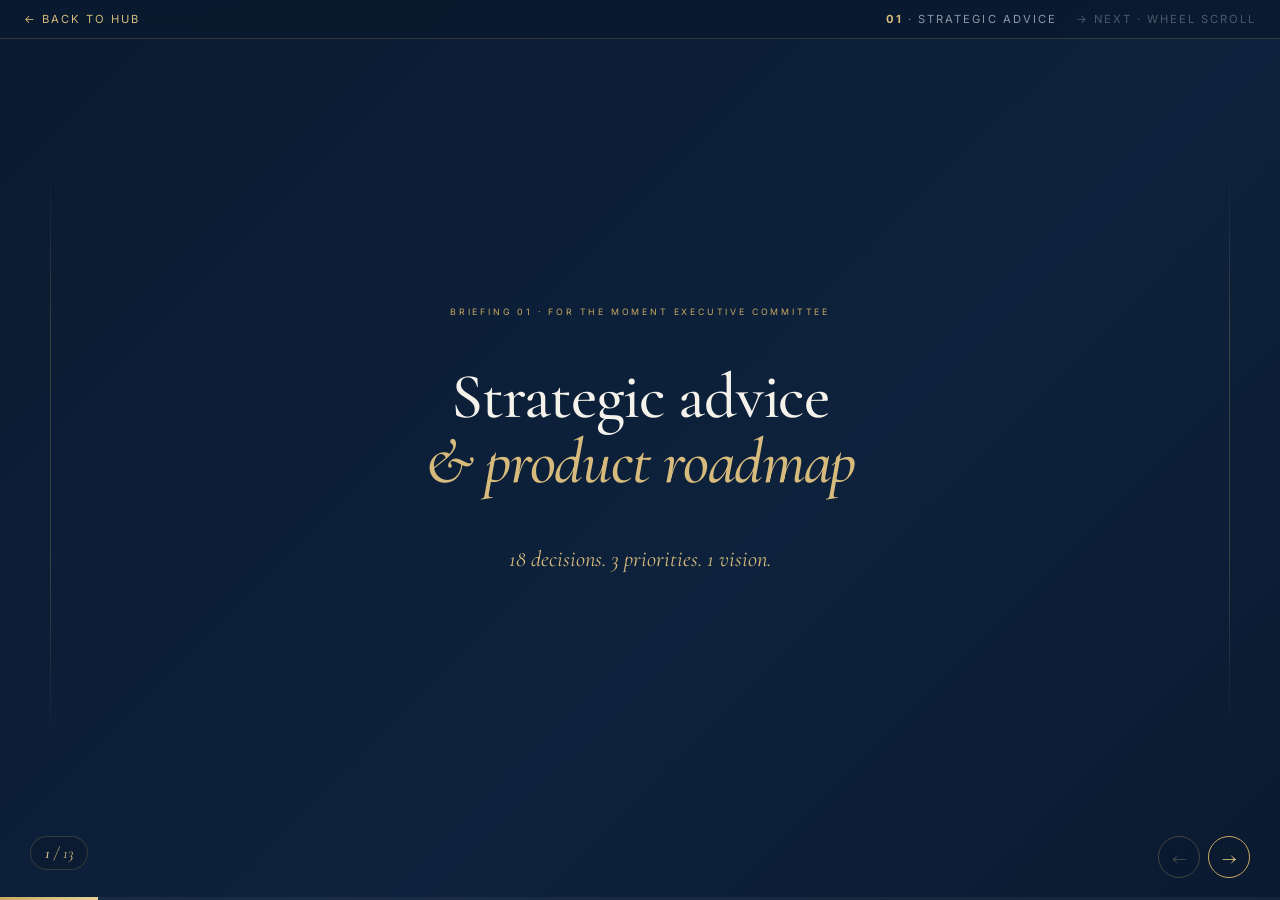
==== conseils.html @ 71d90dfe "Initial commit — MOMENT 2028 briefing (4 volumes, hub + 4 decks)" ====
<!doctype html>
<html lang="en">
<head>
<meta charset="utf-8">
<meta name="viewport" content="width=device-width, initial-scale=1, maximum-scale=1.0">
<title>01 · Strategic Advice · MOMENT</title>
<link rel="preconnect" href="https://fonts.googleapis.com">
<link rel="preconnect" href="https://fonts.gstatic.com" crossorigin>
<link href="https://fonts.googleapis.com/css2?family=Cormorant+Garamond:ital,wght@0,400;0,500;0,600;1,400;1,500&family=Inter:wght@300;400;500;600;700&family=JetBrains+Mono:wght@400;500&display=swap" rel="stylesheet">
<link rel="stylesheet" href="assets/styles.css">
</head>
<body class="deck-body">

<nav class="top-nav">
  <a href="index.html" class="home-link">Back to hub</a>
  <span><strong style="color:var(--gold-400)">01</strong> · Strategic advice <span style="opacity:0.5; margin-left: 14px;">→ next · wheel scroll</span></span>
</nav>

<svg width="0" height="0" style="position:absolute" aria-hidden="true">
  <defs>
    <symbol id="i-phone" viewBox="0 0 24 24" stroke="currentColor" fill="none" stroke-width="1.6" stroke-linecap="round" stroke-linejoin="round"><rect x="5" y="2" width="14" height="20" rx="2"/></symbol>
    <symbol id="i-globe" viewBox="0 0 24 24" stroke="currentColor" fill="none" stroke-width="1.6" stroke-linecap="round" stroke-linejoin="round"><circle cx="12" cy="12" r="10"/><line x1="2" y1="12" x2="22" y2="12"/><path d="M12 2a15.3 15.3 0 0 1 4 10 15.3 15.3 0 0 1-4 10 15.3 15.3 0 0 1-4-10 15.3 15.3 0 0 1 4-10z"/></symbol>
    <symbol id="i-cc" viewBox="0 0 24 24" stroke="currentColor" fill="none" stroke-width="1.6" stroke-linecap="round" stroke-linejoin="round"><rect x="2" y="6" width="20" height="14" rx="2"/><line x1="2" y1="10" x2="22" y2="10"/></symbol>
    <symbol id="i-crown" viewBox="0 0 24 24" stroke="currentColor" fill="none" stroke-width="1.6" stroke-linecap="round" stroke-linejoin="round"><path d="M2 4l3 12h14l3-12-6 7-4-7-4 7-6-7z"/></symbol>
    <symbol id="i-shield" viewBox="0 0 24 24" stroke="currentColor" fill="none" stroke-width="1.6" stroke-linecap="round" stroke-linejoin="round"><path d="M12 22s8-4 8-10V5l-8-3-8 3v7c0 6 8 10 8 10z"/></symbol>
    <symbol id="i-diamond" viewBox="0 0 24 24" stroke="currentColor" fill="none" stroke-width="1.6" stroke-linecap="round" stroke-linejoin="round"><path d="M6 3h12l4 6-10 13L2 9z"/></symbol>
    <symbol id="i-chart" viewBox="0 0 24 24" stroke="currentColor" fill="none" stroke-width="1.6" stroke-linecap="round" stroke-linejoin="round"><line x1="3" y1="3" x2="3" y2="21"/><line x1="3" y1="21" x2="21" y2="21"/><rect x="7" y="13" width="3" height="6"/><rect x="12" y="8" width="3" height="11"/></symbol>
    <symbol id="i-users" viewBox="0 0 24 24" stroke="currentColor" fill="none" stroke-width="1.6" stroke-linecap="round" stroke-linejoin="round"><path d="M17 21v-2a4 4 0 0 0-4-4H5a4 4 0 0 0-4 4v2"/><circle cx="9" cy="7" r="4"/></symbol>
    <symbol id="i-cube" viewBox="0 0 24 24" stroke="currentColor" fill="none" stroke-width="1.6" stroke-linecap="round" stroke-linejoin="round"><path d="M21 16V8a2 2 0 0 0-1-1.73l-7-4a2 2 0 0 0-2 0l-7 4A2 2 0 0 0 3 8v8a2 2 0 0 0 1 1.73l7 4a2 2 0 0 0 2 0l7-4A2 2 0 0 0 21 16z"/></symbol>
    <symbol id="i-layers" viewBox="0 0 24 24" stroke="currentColor" fill="none" stroke-width="1.6" stroke-linecap="round" stroke-linejoin="round"><polygon points="12 2 2 7 12 12 22 7 12 2"/><polyline points="2 17 12 22 22 17"/></symbol>
    <symbol id="i-sync" viewBox="0 0 24 24" stroke="currentColor" fill="none" stroke-width="1.6" stroke-linecap="round" stroke-linejoin="round"><polyline points="23 4 23 10 17 10"/><polyline points="1 20 1 14 7 14"/><path d="M3.51 9a9 9 0 0 1 14.85-3.36L23 10M1 14l4.64 4.36A9 9 0 0 0 20.49 15"/></symbol>
    <symbol id="i-target" viewBox="0 0 24 24" stroke="currentColor" fill="none" stroke-width="1.6" stroke-linecap="round" stroke-linejoin="round"><circle cx="12" cy="12" r="10"/><circle cx="12" cy="12" r="6"/><circle cx="12" cy="12" r="2"/></symbol>
    <symbol id="i-rocket" viewBox="0 0 24 24" stroke="currentColor" fill="none" stroke-width="1.6" stroke-linecap="round" stroke-linejoin="round"><path d="M12 15l-3-3a22 22 0 0 1 2-3.95A12.88 12.88 0 0 1 22 2c0 2.72-.78 7.5-6 11a22.35 22.35 0 0 1-4 2z"/></symbol>
    <symbol id="i-leaf" viewBox="0 0 24 24" stroke="currentColor" fill="none" stroke-width="1.6" stroke-linecap="round" stroke-linejoin="round"><path d="M6 3c5 0 9 4 9 9 0 5 0 7-2 9-3 0-7-1-7-5"/></symbol>
    <symbol id="i-sparkles" viewBox="0 0 24 24" stroke="currentColor" fill="none" stroke-width="1.6" stroke-linecap="round" stroke-linejoin="round"><path d="M12 3l1.9 5.8L20 12l-6.1 1.9L12 21l-1.9-7.1L4 12l6.1-1.9L12 3z"/></symbol>
    <symbol id="i-clock" viewBox="0 0 24 24" stroke="currentColor" fill="none" stroke-width="1.6" stroke-linecap="round" stroke-linejoin="round"><circle cx="12" cy="12" r="10"/><polyline points="12 6 12 12 16 14"/></symbol>
    <symbol id="i-quote" viewBox="0 0 24 24" stroke="currentColor" fill="none" stroke-width="1.6" stroke-linecap="round" stroke-linejoin="round"><path d="M3 21c3 0 7-1 7-8V5c0-1.25-.756-2.017-2-2H4c-1.25 0-2 .75-2 1.972V11c0 1.25.75 2 2 2 1 0 1 0 1 1v1c0 1-1 2-2 2"/></symbol>
  </defs>
</svg>

<div class="deck-shell">

    <!-- 1. TITLE -->
    <section class="canvas">
      <div class="bg-photo" style="background-image: url('https://images.unsplash.com/photo-1436491865332-7a61a109cc05?w=2400&q=80')"></div>
      <div class="center-stage airy">
        <span class="slide-kicker">Briefing 01 · for the MOMENT executive committee</span>
        <h1 class="slide-title">Strategic advice<br><em>&amp; product roadmap</em></h1>
        <p class="slide-sub">18 decisions. 3 priorities. 1 vision.</p>
      </div>
    </section>

    <!-- 2. OVERVIEW — sommaire intuitif -->
    <section class="canvas">
      <div class="bg-photo deep" style="background-image: url('https://images.unsplash.com/photo-1542296332-2e4473faf563?w=2400&q=80')"></div>
      <div class="overview-pro">
        <div class="op-header">
          <h2>Briefing 01 · <em>table des matières</em></h2>
          <span class="op-hint">click any card to jump</span>
        </div>

        <div class="op-grid">

          <div class="op-section">Introduction</div>
          <a class="op-card featured" href="#/0">
            <div class="op-pict"><svg class="icon"><use href="#i-rocket"/></svg></div>
            <span class="op-num">01</span>
            <h3 class="op-title">Strategic roadmap<em>The briefing cover</em></h3>
            <span class="op-tag">Title</span>
          </a>

          <div class="op-section">Three absolute priorities · act now</div>
          <a class="op-card" href="#/2">
            <div class="op-pict"><svg class="icon"><use href="#i-target"/></svg></div>
            <span class="op-num">02</span>
            <h3 class="op-title">The three plays<em>Donut trio · overview</em></h3>
            <span class="op-tag">Synthesis</span>
          </a>
          <a class="op-card" href="#/3">
            <div class="op-pict"><svg class="icon"><use href="#i-phone"/></svg></div>
            <span class="op-num">03</span>
            <h3 class="op-title">Mobile companion<em>PWA · 42% trips</em></h3>
            <span class="op-tag">Priority 01</span>
          </a>
          <a class="op-card featured" href="#/4">
            <div class="op-pict"><svg class="icon"><use href="#i-globe"/></svg></div>
            <span class="op-num">04</span>
            <h3 class="op-title">Multilingual + recognition<em>65% value · record</em></h3>
            <span class="op-tag">Priority 02</span>
          </a>
          <a class="op-card" href="#/5">
            <div class="op-pict"><svg class="icon"><use href="#i-cc"/></svg></div>
            <span class="op-num">05</span>
            <h3 class="op-title">Asia + LATAM PSPs<em>27% Asian value</em></h3>
            <span class="op-tag">Priority 03</span>
          </a>

          <div class="op-section">Portfolio &amp; product expansion</div>
          <a class="op-card" href="#/6">
            <div class="op-pict"><svg class="icon"><use href="#i-cube"/></svg></div>
            <span class="op-num">06</span>
            <h3 class="op-title">Existing portfolio<em>3 products · 3 maturities</em></h3>
            <span class="op-tag">Audit</span>
          </a>
          <a class="op-card" href="#/7">
            <div class="op-pict"><svg class="icon"><use href="#i-layers"/></svg></div>
            <span class="op-num">07</span>
            <h3 class="op-title">New products<em>6 priority · 3 exploratory</em></h3>
            <span class="op-tag">Trump cards</span>
          </a>

          <div class="op-section">Roadmap &amp; pivots</div>
          <a class="op-card" href="#/8">
            <div class="op-pict"><svg class="icon"><use href="#i-clock"/></svg></div>
            <span class="op-num">08</span>
            <h3 class="op-title">Roadmap 2026 → 2028<em>4 horizons of execution</em></h3>
            <span class="op-tag">Timeline</span>
          </a>
          <a class="op-card" href="#/9">
            <div class="op-pict"><svg class="icon"><use href="#i-crown"/></svg></div>
            <span class="op-num">09</span>
            <h3 class="op-title">Business pivots<em>Recognition aaS · freemium</em></h3>
            <span class="op-tag">B2B SaaS</span>
          </a>

          <div class="op-section">Vision &amp; differentiation</div>
          <a class="op-card featured" href="#/10">
            <div class="op-pict"><svg class="icon"><use href="#i-sparkles"/></svg></div>
            <span class="op-num">10</span>
            <h3 class="op-title">Vision 2028<em>Operator of perceived experience</em></h3>
            <span class="op-tag">Vision</span>
          </a>
          <a class="op-card" href="#/11">
            <div class="op-pict"><svg class="icon"><use href="#i-target"/></svg></div>
            <span class="op-num">11</span>
            <h3 class="op-title">AF strategic account<em>5 dominant DS</em></h3>
            <span class="op-tag">Account</span>
          </a>
          <a class="op-card featured" href="#/12">
            <div class="op-pict"><svg class="icon"><use href="#i-rocket"/></svg></div>
            <span class="op-num">12</span>
            <h3 class="op-title">MOMENT pitch<em>7 / 14 criteria covered</em></h3>
            <span class="op-tag">Closing</span>
          </a>

        </div>
      </div>
    </section>

    <!-- 3. THREE PRIORITIES — DONUT TRIO -->
    <section class="canvas">
      <div class="bg-photo deep" style="background-image: url('https://images.unsplash.com/photo-1542296332-2e4473faf563?w=2400&q=80')"></div>
      <div class="center-stage airy" style="padding: 80px 80px;">
        <span class="slide-kicker">Three absolute priorities · act now</span>
        <h2 class="slide-title sm" style="margin-bottom: 30px;">Three plays. <em>One year window.</em></h2>

        <div class="donut-row airy" style="width: 100%; max-width: 1180px; margin-top: 50px;">
          <div style="display:flex; flex-direction:column; align-items:center; gap:20px;">
            <div class="donut" style="--pct: 42;">
              <div class="d-inner"><div class="d-num">42<small>%</small></div><span class="d-lbl">trips covered</span></div>
            </div>
            <div style="text-align:center;">
              <div style="font-family: var(--font-display); font-size: 1.5em; font-weight:500; color: var(--paper);">Mobile companion</div>
              <div style="font-family: var(--font-body); font-size: 0.5em; letter-spacing:0.18em; text-transform:uppercase; color: var(--gold-400); margin-top:8px;">PWA · cross-product · 6 DS</div>
            </div>
          </div>

          <div style="display:flex; flex-direction:column; align-items:center; gap:20px;">
            <div class="donut lg warm" style="--pct: 65;">
              <div class="d-inner"><div class="d-num">65<small>%</small></div><span class="d-lbl">value · record</span></div>
            </div>
            <div style="text-align:center;">
              <div style="font-family: var(--font-display); font-size: 1.7em; font-weight:500; color: var(--gold-300);">Multilingual + recognition</div>
              <div style="font-family: var(--font-body); font-size: 0.5em; letter-spacing:0.18em; text-transform:uppercase; color: var(--gold-400); margin-top:8px;">Portfolio record · MOOD</div>
            </div>
          </div>

          <div style="display:flex; flex-direction:column; align-items:center; gap:20px;">
            <div class="donut alert" style="--pct: 27;">
              <div class="d-inner"><div class="d-num">27<small>%</small></div><span class="d-lbl">Asian value</span></div>
            </div>
            <div style="text-align:center;">
              <div style="font-family: var(--font-display); font-size: 1.5em; font-weight:500; color: var(--paper);">Asia + LATAM PSPs</div>
              <div style="font-family: var(--font-body); font-size: 0.5em; letter-spacing:0.18em; text-transform:uppercase; color: var(--gold-400); margin-top:8px;">Alipay · WeChat · Paytm</div>
            </div>
          </div>
        </div>
      </div>
    </section>

    <!-- 4. PRIORITY 01 — Mobile companion -->
    <section class="canvas">
      <div class="bg-photo deep" style="background-image: url('https://images.unsplash.com/photo-1512428559087-560fa5ceab42?w=2400&q=80')"></div>
      <div class="center-stage airy">
        <span class="slide-kicker">Priority 01</span>
        <h1 class="slide-title">Mobile companion <em>PWA</em></h1>
        <p class="slide-sub">Resolves the 93%-smartphone / 8%-checkin paradox.</p>
        <div class="stat-triplet light" style="max-width: 950px; margin-top: 40px;">
          <div><div class="v">6<small> DS</small></div><span class="l">Convergence</span></div>
          <div class="hero"><div class="v">42<small>%</small></div><span class="l">Trips covered</span></div>
          <div><div class="v">58<small>%</small></div><span class="l">Portfolio value</span></div>
        </div>
        <p class="mega-cap" style="margin-top:30px">Pre-flight QR check-in · onboard WiFi · lounge wayfinding · MOOD Light · marketplace.</p>
      </div>
    </section>

    <!-- 5. PRIORITY 02 — Multilingual -->
    <section class="canvas">
      <div class="bg-photo deep" style="background-image: url('https://images.unsplash.com/photo-1565008447742-97f6f38c985c?w=2400&q=80')"></div>
      <div class="center-stage airy">
        <span class="slide-kicker">Priority 02</span>
        <h1 class="slide-title">Multilingual <em>+ recognition</em></h1>
        <p class="slide-sub">Mandarin · Portuguese · Hindi · Japanese · Korean · Nordic.</p>
        <div class="stat-triplet light" style="max-width: 950px; margin-top: 40px;">
          <div><div class="v">6<small> DS</small></div><span class="l">Convergence</span></div>
          <div><div class="v">45<small>%</small></div><span class="l">Trips covered</span></div>
          <div class="hero"><div class="v">65<small>%</small></div><span class="l">Value · record</span></div>
        </div>
        <p class="mega-cap" style="margin-top:30px">Highest multi-segment ROI in the portfolio.</p>
      </div>
    </section>

    <!-- 6. PRIORITY 03 — Asia + LATAM PSPs -->
    <section class="canvas">
      <div class="bg-photo deep" style="background-image: url('https://images.unsplash.com/photo-1601581875309-fafbf2d3ed3a?w=2400&q=80')"></div>
      <div class="center-stage airy">
        <span class="slide-kicker">Priority 03 · urgent</span>
        <h1 class="slide-title">Asia + LATAM <em>payment providers</em></h1>
        <p class="slide-sub">50%+ Asian premium PAX blocked at checkout.</p>
        <div class="stat-triplet light" style="max-width: 950px; margin-top: 40px;">
          <div><div class="v">3<small> DS</small></div><span class="l">Convergence</span></div>
          <div><div class="v">5</div><span class="l">PSPs to add</span></div>
          <div class="hero"><div class="v">27<small>%</small></div><span class="l">Asian value at stake</span></div>
        </div>
        <p class="mega-cap" style="margin-top:30px">Alipay · WeChat Pay · Paytm · Razorpay · Mercado Pago — 6 months window.</p>
      </div>
    </section>

    <!-- 7. EXISTING PORTFOLIO -->
    <section class="canvas">
      <div class="bg-photo deep" style="background-image: url('https://images.unsplash.com/photo-1556388158-158ea5ccacbd?w=2400&q=80')"></div>
      <div class="detail-stage compact">
        <div class="section-title-pro">
          <div class="st-l">
            <span class="st-kicker">Existing portfolio · maturity audit</span>
            <h2>Three products. <em>Three maturities.</em></h2>
          </div>
          <div class="st-r">CONNECT is the priority muscle-up: ★★ today, target ★★★★ by 2027.</div>
        </div>

        <div class="product-strip">
          <div class="ps-card">
            <div class="ps-pict"><svg class="icon"><use href="#i-rocket"/></svg></div>
            <div>
              <div class="ps-name">MOOD</div>
              <div class="ps-tagline">Onboard entertainment</div>
            </div>
            <div class="maturity-gauge"><span class="mg-dot on"></span><span class="mg-dot on"></span><span class="mg-dot on"></span><span class="mg-dot on"></span><span class="mg-dot on"></span></div>
            <div class="ps-foot">
              <span class="ps-status">Mature · enrich</span>
              <span class="kpi-giant compact"><span class="kg-num">65<span class="unit">% value</span></span></span>
            </div>
          </div>

          <div class="ps-card">
            <div class="ps-pict"><svg class="icon"><use href="#i-cube"/></svg></div>
            <div>
              <div class="ps-name">AIRFREE</div>
              <div class="ps-tagline">Marketplace · eMenu</div>
            </div>
            <div class="maturity-gauge"><span class="mg-dot on"></span><span class="mg-dot on"></span><span class="mg-dot on"></span><span class="mg-dot on"></span><span class="mg-dot"></span></div>
            <div class="ps-foot">
              <span class="ps-status">Growth · strengthen</span>
              <span class="kpi-giant compact"><span class="kg-num">37<span class="unit">% value</span></span></span>
            </div>
          </div>

          <div class="ps-card muscle">
            <div class="ps-pict"><svg class="icon"><use href="#i-sync"/></svg></div>
            <div>
              <div class="ps-name">CONNECT</div>
              <div class="ps-tagline">Wi-Fi captive portal</div>
            </div>
            <div class="maturity-gauge alert"><span class="mg-dot on"></span><span class="mg-dot on"></span><span class="mg-dot"></span><span class="mg-dot"></span><span class="mg-dot"></span></div>
            <div class="ps-foot">
              <span class="ps-status">Priority muscle-up</span>
              <span class="alert-badge">4 tiers needed</span>
            </div>
          </div>
        </div>
      </div>
    </section>

    <!-- 8. NEW PRODUCTS — TRUMP CARDS -->
    <section class="canvas">
      <div class="bg-photo deep" style="background-image: url('https://images.unsplash.com/photo-1517245386807-bb43f82c33c4?w=2400&q=80')"></div>
      <div class="detail-stage compact">
        <div class="section-title-pro">
          <div class="st-l">
            <span class="st-kicker">B2B SaaS expansion · 9 plays</span>
            <h2>Nine new products. <em>Six act now.</em></h2>
          </div>
          <div class="st-r">Priority dots indicate strategic intensity. Exploratory cards await post-COVID validation.</div>
        </div>

        <div class="trump-grid cols-3" style="margin-bottom: 18px;">
          <div class="trump-card priority-1">
            <div class="tc-dots"><span class="dot"></span><span class="dot"></span><span class="dot"></span></div>
            <div class="tc-head">
              <span class="tc-rank">Priority · 01</span>
              <div class="tc-pict"><svg class="icon"><use href="#i-phone"/></svg></div>
            </div>
            <div class="tc-name">Mobile companion<em>Cross-product PWA · 6 DS</em></div>
            <div class="tc-kpi"><span class="v">58<small>%</small></span><span class="l">portfolio value</span></div>
          </div>
          <div class="trump-card priority-1">
            <div class="tc-dots"><span class="dot"></span><span class="dot"></span><span class="dot"></span></div>
            <div class="tc-head">
              <span class="tc-rank">Priority · 02</span>
              <div class="tc-pict"><svg class="icon"><use href="#i-crown"/></svg></div>
            </div>
            <div class="tc-name">Recognition aaS<em>Premium B2B SaaS · 5 DS</em></div>
            <div class="tc-kpi"><span class="v">49<small>%</small></span><span class="l">value · record</span></div>
          </div>
          <div class="trump-card priority">
            <div class="tc-dots"><span class="dot"></span><span class="dot"></span><span class="dot off"></span></div>
            <div class="tc-head">
              <span class="tc-rank">Priority · 03</span>
              <div class="tc-pict"><svg class="icon"><use href="#i-shield"/></svg></div>
            </div>
            <div class="tc-name">Anxiety-free suite<em>Niche SaaS · Marc &amp; Hélène</em></div>
            <div class="tc-kpi"><span class="v">24<small>%</small></span><span class="l">trips covered</span></div>
          </div>
          <div class="trump-card priority">
            <div class="tc-dots"><span class="dot"></span><span class="dot"></span><span class="dot off"></span></div>
            <div class="tc-head">
              <span class="tc-rank">Priority · 04</span>
              <div class="tc-pict"><svg class="icon"><use href="#i-diamond"/></svg></div>
            </div>
            <div class="tc-name">Asian luxury suite<em>Asia B2B SaaS · DS#3 + #9</em></div>
            <div class="tc-kpi"><span class="v">27<small>%</small></span><span class="l">Asian value</span></div>
          </div>
          <div class="trump-card priority">
            <div class="tc-dots"><span class="dot"></span><span class="dot"></span><span class="dot off"></span></div>
            <div class="tc-head">
              <span class="tc-rank">Priority · 05</span>
              <div class="tc-pict"><svg class="icon"><use href="#i-chart"/></svg></div>
            </div>
            <div class="tc-name">Low-cost freemium<em>New market · Ryanair · EasyJet</em></div>
            <div class="tc-kpi"><span class="v">17<small>%</small></span><span class="l">trips · untouched</span></div>
          </div>
          <div class="trump-card priority">
            <div class="tc-dots"><span class="dot"></span><span class="dot off"></span><span class="dot off"></span></div>
            <div class="tc-head">
              <span class="tc-rank">Priority · 06</span>
              <div class="tc-pict"><svg class="icon"><use href="#i-users"/></svg></div>
            </div>
            <div class="tc-name">Group travel<em>Transverse · DS#1 #5 #6 #10</em></div>
            <div class="tc-kpi"><span class="v">71<small>%</small></span><span class="l">couples · 53% kids</span></div>
          </div>
        </div>

        <div class="trump-grid cols-3">
          <div class="trump-card exploratory">
            <div class="tc-dots"><span class="dot off"></span><span class="dot off"></span><span class="dot off"></span></div>
            <div class="tc-head">
              <span class="tc-rank exploratory">Exploratory · 07</span>
              <div class="tc-pict"><svg class="icon"><use href="#i-leaf"/></svg></div>
            </div>
            <div class="tc-name">Sustainability<em>Carbon · green marketplace</em></div>
            <div class="tc-kpi"><span class="v">n/a</span><span class="l">post-COVID validation</span></div>
          </div>
          <div class="trump-card exploratory">
            <div class="tc-dots"><span class="dot off"></span><span class="dot off"></span><span class="dot off"></span></div>
            <div class="tc-head">
              <span class="tc-rank exploratory">Exploratory · 08</span>
              <div class="tc-pict"><svg class="icon"><use href="#i-sparkles"/></svg></div>
            </div>
            <div class="tc-name">Inflight wellness<em>Meditation · sleep · jetlag</em></div>
            <div class="tc-kpi"><span class="v">5</span><span class="l">DS convergent</span></div>
          </div>
          <div class="trump-card exploratory">
            <div class="tc-dots"><span class="dot off"></span><span class="dot off"></span><span class="dot off"></span></div>
            <div class="tc-head">
              <span class="tc-rank exploratory">Exploratory · 09</span>
              <div class="tc-pict"><svg class="icon"><use href="#i-clock"/></svg></div>
            </div>
            <div class="tc-name">Post-trip companion<em>Delivery · POI · re-engage</em></div>
            <div class="tc-kpi"><span class="v">n/a</span><span class="l">capitalises existing</span></div>
          </div>
        </div>
      </div>
    </section>

    <!-- 9. ROADMAP — TRUE HORIZONTAL TIMELINE -->
    <section class="canvas">
      <div class="bg-photo deep" style="background-image: url('https://images.unsplash.com/photo-1532274402911-5a369e4c4bb5?w=2400&q=80')"></div>
      <div class="detail-stage compact">
        <div class="section-title-pro">
          <div class="st-l">
            <span class="st-kicker">Execution · 2026 → 2028</span>
            <h2>The roadmap. <em>Four horizons.</em></h2>
          </div>
          <div class="st-r">Quick wins fund the pivots. SaaS pivots scale the model. Exploratory cards remain optional.</div>
        </div>

        <div class="timeline-strip">
          <div class="tl-row">
            <div class="tl-phase s1">
              <span class="tl-when">H1 · 6 — 12 months</span>
              <div class="tl-horizon">Quick<br>wins</div>
              <div class="tl-dot"></div>
              <div class="tl-items">
                <span class="tl-chip">Catalog multilingual</span>
                <span class="tl-chip">Asia + LATAM PSPs</span>
                <span class="tl-chip">WiFi portal 3-tier</span>
                <span class="tl-chip">Recognition layer</span>
                <span class="tl-chip">eMenu cardinal feats</span>
              </div>
              <span class="tl-count">5 plays</span>
            </div>

            <div class="tl-phase s2">
              <span class="tl-when">H2 · 12 — 24 months</span>
              <div class="tl-horizon">Transverse<br>modules</div>
              <div class="tl-dot"></div>
              <div class="tl-items">
                <span class="tl-chip">Mobile companion PWA</span>
                <span class="tl-chip">Mode switcher</span>
                <span class="tl-chip">Wellness · sleep-aware</span>
                <span class="tl-chip">Lounge digital</span>
                <span class="tl-chip">Freemium adserver</span>
              </div>
              <span class="tl-count">9 plays</span>
            </div>

            <div class="tl-phase s3">
              <span class="tl-when">H3 · 24 — 36 months</span>
              <div class="tl-horizon">B2B SaaS<br>pivots</div>
              <div class="tl-dot"></div>
              <div class="tl-items">
                <span class="tl-chip">Recognition aaS</span>
                <span class="tl-chip">Anxiety-free suite</span>
                <span class="tl-chip">Asian luxury suite</span>
                <span class="tl-chip">Low-cost suite</span>
                <span class="tl-chip">Personalised moments</span>
              </div>
              <span class="tl-count">6 plays</span>
            </div>

            <div class="tl-phase s4">
              <span class="tl-when">H4 · to validate</span>
              <div class="tl-horizon">Exploratory</div>
              <div class="tl-dot"></div>
              <div class="tl-items">
                <span class="tl-chip">Sustainability</span>
                <span class="tl-chip">Inflight wellness</span>
                <span class="tl-chip">Post-trip</span>
              </div>
              <span class="tl-count">3 plays</span>
            </div>
          </div>
        </div>
      </div>
    </section>

    <!-- 10. BUSINESS PIVOTS -->
    <section class="canvas">
      <div class="bg-photo deep" style="background-image: url('https://images.unsplash.com/photo-1556761175-5973dc0f32e7?w=2400&q=80')"></div>
      <div class="center-stage airy">
        <span class="slide-kicker">Two business-model pivots</span>
        <h2 class="slide-title sm" style="margin-bottom: 40px;">From feature to <em>B2B SaaS</em>.</h2>
        <div class="decision-grid cols-2" style="max-width: 1050px;">
          <div class="decision-card featured">
            <div class="ico-circle-lg"><svg class="icon"><use href="#i-crown"/></svg></div>
            <span class="rank">Pivot · premium</span>
            <h3>Recognition aaS</h3>
            <div class="num-big">49<small>%</small></div>
            <span class="kw">value · record</span>
          </div>
          <div class="decision-card">
            <div class="ico-circle-lg"><svg class="icon"><use href="#i-chart"/></svg></div>
            <span class="rank">Pivot · new market</span>
            <h3>Adserver freemium</h3>
            <div class="num-big">17<small>%</small></div>
            <span class="kw">never-touched low-cost</span>
          </div>
        </div>
      </div>
    </section>

    <!-- 11. VISION 2028 -->
    <section class="canvas">
      <div class="bg-photo deep" style="background-image: url('https://images.unsplash.com/photo-1583416750470-965b2707b355?w=2400&q=80')"></div>
      <div class="detail-stage compact">
        <div class="detail-header">
          <h2>Vision MOMENT 2028 · operator of <em>perceived experience</em></h2>
          <span class="label">6 pillars</span>
        </div>
        <div class="detail-body" style="display: flex; align-items: center; justify-content: center;">
          <div class="vision-radial">
            <div class="core"><span class="y">2028</span><span class="l">Vision</span></div>
            <div class="satellite s1"><div class="ico"><svg class="icon"><use href="#i-cube"/></svg></div><span class="kw">Modular</span></div>
            <div class="satellite s2"><div class="ico"><svg class="icon"><use href="#i-globe"/></svg></div><span class="kw">Global</span></div>
            <div class="satellite s3"><div class="ico"><svg class="icon"><use href="#i-layers"/></svg></div><span class="kw">Multi-tier</span></div>
            <div class="satellite s4"><div class="ico"><svg class="icon"><use href="#i-sync"/></svg></div><span class="kw">Cross-product</span></div>
            <div class="satellite s5"><div class="ico"><svg class="icon"><use href="#i-rocket"/></svg></div><span class="kw">B2B scalable</span></div>
            <div class="satellite s6"><div class="ico"><svg class="icon"><use href="#i-target"/></svg></div><span class="kw">Targeted</span></div>
          </div>
        </div>
      </div>
    </section>

    <!-- 12. AF ACCOUNT — dominance map -->
    <section class="canvas">
      <div class="bg-photo side" style="background-image: url('https://images.unsplash.com/photo-1583416750470-965b2707b355?w=2400&q=80')"></div>
      <div class="detail-stage compact">
        <div class="section-title-pro">
          <div class="st-l">
            <span class="st-kicker">Strategic account · Air France</span>
            <h2>Five Demand&nbsp;Spaces. <em>One dedicated pitch.</em></h2>
          </div>
          <div class="st-r">AF dominates 5 DS. The dedicated bundle = Anxiety-Free + Productivity + Recognition + Default Reliable.</div>
        </div>

        <div class="trump-grid cols-3-plus-3" style="gap: 14px;">
          <div class="trump-card priority-1">
            <div class="tc-head">
              <span class="tc-rank">DS · #11</span>
              <div class="tc-pict"><svg class="icon"><use href="#i-shield"/></svg></div>
            </div>
            <div class="tc-name">Make sure it works<em>Cautious business</em></div>
            <div class="tc-kpi"><span class="v">47<small>%</small></span><span class="l">AF share · record</span></div>
          </div>
          <div class="trump-card priority">
            <div class="tc-head">
              <span class="tc-rank">DS · #2</span>
              <div class="tc-pict"><svg class="icon"><use href="#i-clock"/></svg></div>
            </div>
            <div class="tc-name">A good start<em>Functional baseline</em></div>
            <div class="tc-kpi"><span class="v">22<small>%</small></span><span class="l">AF share</span></div>
          </div>
          <div class="trump-card priority">
            <div class="tc-head">
              <span class="tc-rank">DS · #13</span>
              <div class="tc-pict"><svg class="icon"><use href="#i-chart"/></svg></div>
            </div>
            <div class="tc-name">Efficiency<em>Price hunters</em></div>
            <div class="tc-kpi"><span class="v">18<small>%</small></span><span class="l">AF share</span></div>
          </div>
          <div class="trump-card priority">
            <div class="tc-head">
              <span class="tc-rank">DS · #5</span>
              <div class="tc-pict"><svg class="icon"><use href="#i-sparkles"/></svg></div>
            </div>
            <div class="tc-name">Treat myself<em>Senior leisure EU</em></div>
            <div class="tc-kpi"><span class="v">17<small>%</small></span><span class="l">AF share</span></div>
          </div>
          <div class="trump-card priority">
            <div class="tc-head">
              <span class="tc-rank">DS · #10</span>
              <div class="tc-pict"><svg class="icon"><use href="#i-shield"/></svg></div>
            </div>
            <div class="tc-name">Reassure me<em>Anxious mature EU</em></div>
            <div class="tc-kpi"><span class="v">14<small>%</small></span><span class="l">AF share</span></div>
          </div>
          <div class="trump-card priority-1" style="background: linear-gradient(160deg, rgba(201,169,97,0.16), rgba(255,255,255,0.02));">
            <div class="tc-head">
              <span class="tc-rank">Bundle pitch</span>
              <div class="tc-pict"><svg class="icon"><use href="#i-target"/></svg></div>
            </div>
            <div class="tc-name">Dedicated AF pitch<em>4 suites woven together</em></div>
            <div class="tc-kpi"><span class="v">5<small> DS</small></span><span class="l">addressed by 1 deal</span></div>
          </div>
        </div>
      </div>
    </section>

    <!-- 13. MOMENT PITCH — CHOICE PYRAMID -->
    <section class="canvas">
      <div class="bg-photo deep" style="background-image: url('https://images.unsplash.com/photo-1469854523086-cc02fe5d8800?w=2400&q=80')"></div>
      <div class="detail-stage compact">
        <div class="section-title-pro">
          <div class="st-l">
            <span class="st-kicker">The MOMENT pitch</span>
            <h2>Airlines are at parity. <em>MOMENT is the differentiator.</em></h2>
          </div>
          <div class="st-r">Differentiation happens through perceived experience — TIER 2 + TIER 3 criteria. MOMENT covers 7 of those 14.</div>
        </div>

        <div class="choice-pyramid" style="margin-top: 30px;">
          <div class="cp-row t1">
            <div class="cp-label">TIER 1 · operational baseline</div>
            <div class="cp-meta"><span class="v">11</span><span class="l">criteria · parity</span></div>
          </div>
          <div class="cp-row t2 covered">
            <div class="cp-label">TIER 2 · secondary differentiators</div>
            <div class="cp-meta"><span class="v">6</span><span class="l">criteria · 3 covered</span></div>
          </div>
          <div class="cp-row t3 covered">
            <div class="cp-label">TIER 3 · experience differentiators</div>
            <div class="cp-meta"><span class="v">8</span><span class="l">criteria · 4 covered</span></div>
          </div>
        </div>

        <div style="display:flex; align-items:center; justify-content:center; gap: 60px; margin-top: 50px;">
          <div style="text-align:center;">
            <div class="coverage-grid" style="margin: 0 auto 16px;">
              <div class="cov-dot on"></div><div class="cov-dot on"></div><div class="cov-dot on"></div><div class="cov-dot on"></div>
              <div class="cov-dot on"></div><div class="cov-dot on"></div><div class="cov-dot on"></div>
              <div class="cov-dot"></div><div class="cov-dot"></div><div class="cov-dot"></div><div class="cov-dot"></div>
              <div class="cov-dot"></div><div class="cov-dot"></div><div class="cov-dot"></div>
            </div>
            <div style="font-family: var(--font-display); font-size: 1.5em; color: var(--gold-300); font-style: italic;">7 / 14 covered</div>
          </div>
          <div style="max-width: 480px;">
            <p class="verbatim-display" style="font-size: 2em; padding-left: 30px;">Nowadays prices are quite similar among airlines. The key differences are service and on-flight experience.<span class="vd-attr">— DS #9 verbatim</span></p>
          </div>
        </div>
      </div>
    </section>

</div>

<script src="assets/deck.js"></script>
</body>
</html>
---- assets/styles.css ----
/* ============================================================
   MOMENT — AIR TRAVELLERS NEEDS
   Consulting-grade visual system (navy + gold)
   ============================================================ */

:root {
  /* Palette */
  --navy-900: #0A1A30;
  --navy-800: #0F2440;
  --navy-700: #142F54;
  --navy-600: #1B3D6E;
  --navy-500: #264E89;
  --navy-400: #4B6FA8;

  --gold-600: #B89248;
  --gold-500: #C9A961;
  --gold-400: #D6BB7C;
  --gold-300: #E5D199;

  --paper: #F5F2EB;
  --paper-soft: #ECE7DB;
  --ink-900: #0E1726;
  --ink-700: #2A3447;
  --ink-500: #5A6577;
  --ink-300: #8D97A8;
  --line: rgba(201, 169, 97, 0.22);
  --line-strong: rgba(201, 169, 97, 0.55);

  --green: #4CAF7C;
  --amber: #E5A04C;
  --red: #D45B6A;
  --blue: #5BA8D4;

  --font-display: 'Cormorant Garamond', 'Playfair Display', Georgia, serif;
  --font-body: 'Inter', -apple-system, BlinkMacSystemFont, 'Helvetica Neue', Arial, sans-serif;
  --font-mono: 'JetBrains Mono', ui-monospace, SFMono-Regular, Menlo, monospace;
}

/* ---------- Reveal overrides ---------- */
.reveal {
  font-family: var(--font-body);
  font-size: 28px;
  font-weight: 400;
  color: var(--paper);
  background: var(--navy-900);
}

.reveal .slides {
  text-align: left;
}

.reveal .slides section,
.reveal .slides section > section {
  padding: 36px 60px;
  height: 100%;
}

/* Wrapper stacks (containing only child sections) — no padding so no visible navy frame */
.reveal .slides > section:not(.canvas) {
  padding: 0 !important;
}
.reveal .slides > section.canvas,
.reveal .slides > section > section.canvas {
  padding: 0 !important;
}

.reveal h1, .reveal h2, .reveal h3, .reveal h4, .reveal h5 {
  font-family: var(--font-display);
  font-weight: 500;
  letter-spacing: -0.01em;
  color: var(--paper);
  text-transform: none;
  margin: 0 0 0.5em;
  line-height: 1.15;
}

.reveal h1 { font-size: 3.2em; }
.reveal h2 { font-size: 2.2em; }
.reveal h3 { font-size: 1.5em; color: var(--gold-400); }
.reveal h4 { font-size: 1.15em; color: var(--gold-300); font-family: var(--font-body); font-weight: 600; letter-spacing: 0.05em; text-transform: uppercase; }

.reveal p { line-height: 1.55; color: var(--paper); }
.reveal strong { color: var(--gold-300); font-weight: 600; }
.reveal em { color: var(--gold-400); font-style: italic; }
.reveal small { color: var(--ink-300); font-size: 0.75em; }

.reveal a { color: var(--gold-400); text-decoration: none; }
.reveal a:hover { color: var(--gold-300); }

.reveal blockquote {
  background: rgba(201, 169, 97, 0.06);
  border-left: 3px solid var(--gold-500);
  padding: 14px 20px;
  font-style: italic;
  font-family: var(--font-display);
  font-size: 1.1em;
  color: var(--paper);
  margin: 0.5em 0;
  border-radius: 0;
  box-shadow: none;
  width: auto;
}

.reveal ul, .reveal ol { margin-left: 1.2em; }
.reveal li { margin: 0.25em 0; line-height: 1.5; }

.reveal .controls { color: var(--gold-500); }
.reveal .progress { color: var(--gold-500); height: 4px; }

/* ---------- Backgrounds / general layout ---------- */
body {
  background: var(--navy-900);
  font-family: var(--font-body);
  color: var(--paper);
  margin: 0;
}

.section-bg-paper { background: var(--paper) !important; color: var(--ink-900) !important; }
.section-bg-paper h1, .section-bg-paper h2, .section-bg-paper h3 { color: var(--navy-900) !important; }
.section-bg-paper h3 { color: var(--gold-600) !important; }
.section-bg-paper p, .section-bg-paper li { color: var(--ink-700) !important; }
.section-bg-paper strong { color: var(--navy-800) !important; }
.section-bg-paper blockquote { color: var(--ink-700) !important; background: rgba(11, 31, 58, 0.04); }

/* ---------- Slide title block ---------- */
.title-slide { text-align: center; }
.title-slide .eyebrow {
  font-family: var(--font-body);
  font-size: 0.55em;
  letter-spacing: 0.32em;
  text-transform: uppercase;
  color: var(--gold-500);
  display: block;
  margin-bottom: 1em;
}
.title-slide h1 {
  font-size: 3.6em;
  line-height: 1.05;
  margin-bottom: 0.4em;
}
.title-slide .sub {
  font-family: var(--font-display);
  font-style: italic;
  font-size: 1.2em;
  color: var(--gold-400);
  margin-bottom: 2em;
}
.title-slide .meta {
  display: inline-flex;
  gap: 28px;
  align-items: center;
  border-top: 1px solid var(--line);
  border-bottom: 1px solid var(--line);
  padding: 14px 0;
  font-size: 0.55em;
  letter-spacing: 0.18em;
  text-transform: uppercase;
  color: var(--ink-300);
}
.title-slide .meta span { color: var(--gold-400); }

/* ---------- Common content slide ---------- */
.slide-eyebrow {
  display: block;
  font-size: 0.45em;
  letter-spacing: 0.3em;
  text-transform: uppercase;
  color: var(--gold-500);
  margin-bottom: 0.6em;
}

.slide-rule {
  width: 60px;
  height: 2px;
  background: var(--gold-500);
  margin: 0 0 30px;
}

/* ---------- Grids ---------- */
.grid {
  display: grid;
  gap: 24px;
}
.grid-2 { grid-template-columns: repeat(2, 1fr); }
.grid-3 { grid-template-columns: repeat(3, 1fr); }
.grid-4 { grid-template-columns: repeat(4, 1fr); }
.grid-5 { grid-template-columns: repeat(5, 1fr); }

/* ---------- Card system ---------- */
.card {
  background: linear-gradient(145deg, var(--navy-700), var(--navy-800));
  border: 1px solid var(--line);
  border-radius: 4px;
  padding: 24px;
  position: relative;
  overflow: hidden;
  transition: transform .3s ease, border-color .3s ease;
}
.card::before {
  content: '';
  position: absolute;
  top: 0; left: 0; right: 0;
  height: 2px;
  background: linear-gradient(90deg, var(--gold-500), transparent);
}
.card.lift:hover {
  transform: translateY(-4px);
  border-color: var(--line-strong);
}
.card.paper {
  background: var(--paper);
  color: var(--ink-700);
  border: 1px solid rgba(11, 31, 58, 0.08);
}
.card.paper h3, .card.paper h4 { color: var(--navy-800); }
.card-label {
  font-size: 0.45em;
  letter-spacing: 0.25em;
  text-transform: uppercase;
  color: var(--gold-500);
  margin-bottom: 12px;
  display: block;
}

/* ---------- Stat / metric blocks ---------- */
.stat {
  display: inline-flex;
  flex-direction: column;
  padding: 14px 20px;
  border-left: 2px solid var(--gold-500);
  margin-right: 18px;
}
.stat .num {
  font-family: var(--font-display);
  font-size: 2.2em;
  color: var(--gold-300);
  line-height: 1;
}
.stat .lbl {
  font-size: 0.5em;
  text-transform: uppercase;
  letter-spacing: 0.2em;
  color: var(--ink-300);
  margin-top: 4px;
}

/* ---------- Badges ---------- */
.badge {
  display: inline-block;
  padding: 4px 10px;
  border: 1px solid var(--line);
  border-radius: 999px;
  font-size: 0.55em;
  letter-spacing: 0.15em;
  text-transform: uppercase;
  color: var(--gold-400);
  margin: 2px 4px 2px 0;
}
.badge.priority { background: var(--gold-500); color: var(--navy-900); border-color: var(--gold-500); font-weight: 700; }
.badge.warn { color: var(--amber); border-color: var(--amber); }
.badge.danger { color: var(--red); border-color: var(--red); }
.badge.green { color: var(--green); border-color: var(--green); }
.badge.solid-navy { background: var(--navy-700); color: var(--paper); border-color: var(--line-strong); }

/* ---------- Persona card ---------- */
.persona {
  display: grid;
  grid-template-columns: 280px 1fr;
  gap: 28px;
  align-items: start;
}
.persona-avatar-wrap {
  position: relative;
  border: 1px solid var(--line);
  border-radius: 4px;
  overflow: hidden;
  background: var(--navy-700);
  aspect-ratio: 1 / 1.15;
}
.persona-avatar-wrap::after {
  content: '';
  position: absolute;
  inset: 0;
  background: linear-gradient(180deg, transparent 55%, rgba(10, 26, 48, 0.85));
  pointer-events: none;
}
.persona-avatar-wrap img {
  width: 100%;
  height: 100%;
  object-fit: cover;
  display: block;
  filter: grayscale(15%) contrast(1.05);
}
.persona-avatar-wrap .svg-fallback {
  width: 100%;
  height: 100%;
  display: none;
}
.persona-avatar-wrap .badge-tier {
  position: absolute;
  top: 12px;
  left: 12px;
  background: var(--gold-500);
  color: var(--navy-900);
  font-size: 0.42em;
  letter-spacing: 0.2em;
  text-transform: uppercase;
  padding: 4px 10px;
  font-weight: 700;
  z-index: 3;
}
.persona-avatar-wrap .name-block {
  position: absolute;
  bottom: 14px;
  left: 16px;
  right: 16px;
  z-index: 3;
}
.persona-avatar-wrap .name-block .name {
  font-family: var(--font-display);
  font-size: 1em;
  color: var(--paper);
  line-height: 1.1;
  margin: 0;
}
.persona-avatar-wrap .name-block .tag {
  font-size: 0.42em;
  letter-spacing: 0.2em;
  text-transform: uppercase;
  color: var(--gold-300);
  margin-top: 4px;
  display: block;
}

.persona-body { display: flex; flex-direction: column; gap: 12px; }
.persona-body .verbatim {
  font-family: var(--font-display);
  font-style: italic;
  font-size: 0.95em;
  color: var(--gold-300);
  border-left: 2px solid var(--gold-500);
  padding-left: 14px;
  line-height: 1.4;
}
.persona-body .ds-cover {
  font-size: 0.5em;
  letter-spacing: 0.18em;
  text-transform: uppercase;
  color: var(--ink-300);
}
.persona-body .ds-cover strong { color: var(--gold-400); }

.persona-block {
  display: grid;
  grid-template-columns: 1fr 1fr;
  gap: 18px;
  margin-top: 4px;
}
.persona-block .col h4 {
  font-size: 0.6em;
  letter-spacing: 0.2em;
  text-transform: uppercase;
  color: var(--gold-400);
  margin: 0 0 6px;
  border-bottom: 1px solid var(--line);
  padding-bottom: 4px;
}
.persona-block .col ul { list-style: none; padding: 0; margin: 0; }
.persona-block .col li {
  font-size: 0.5em;
  line-height: 1.45;
  padding: 4px 0 4px 18px;
  position: relative;
  color: var(--paper);
}
.persona-block .col.gains li::before {
  content: '+';
  position: absolute;
  left: 0;
  color: var(--green);
  font-weight: 700;
}
.persona-block .col.pains li::before {
  content: '–';
  position: absolute;
  left: 0;
  color: var(--red);
  font-weight: 700;
}
.persona-block .col.behaviors li::before {
  content: '›';
  position: absolute;
  left: 0;
  color: var(--gold-400);
}
.persona-block .col.stories li::before {
  content: '★';
  position: absolute;
  left: 0;
  color: var(--gold-500);
  font-size: 0.8em;
}

/* ---------- Tables ---------- */
.reveal table {
  margin: 12px 0;
  border-collapse: collapse;
  font-size: 0.62em;
  width: 100%;
}
.reveal table th {
  border: none;
  border-bottom: 1px solid var(--line-strong);
  padding: 10px 12px;
  text-align: left;
  font-family: var(--font-body);
  font-weight: 600;
  letter-spacing: 0.1em;
  text-transform: uppercase;
  color: var(--gold-400);
  font-size: 0.85em;
}
.reveal table td {
  border: none;
  border-bottom: 1px solid var(--line);
  padding: 10px 12px;
  vertical-align: top;
  color: var(--paper);
}
.reveal table tr:last-child td { border-bottom: none; }
.reveal table tbody tr:hover { background: rgba(201, 169, 97, 0.04); }

/* ---------- Timeline ---------- */
.timeline {
  position: relative;
  padding: 30px 0 0;
}
.timeline::before {
  content: '';
  position: absolute;
  top: 90px;
  left: 0; right: 0;
  height: 2px;
  background: var(--line-strong);
}
.timeline-row { display: grid; grid-template-columns: repeat(4, 1fr); gap: 30px; }
.timeline-step {
  text-align: center;
  position: relative;
  padding-top: 60px;
}
.timeline-step::before {
  content: '';
  position: absolute;
  top: 80px;
  left: 50%;
  transform: translateX(-50%);
  width: 22px;
  height: 22px;
  border-radius: 50%;
  background: var(--navy-900);
  border: 2px solid var(--gold-500);
}
.timeline-step.short::before { background: var(--red); border-color: var(--red); }
.timeline-step.med::before { background: var(--amber); border-color: var(--amber); }
.timeline-step.long::before { background: var(--green); border-color: var(--green); }
.timeline-step.explo::before { background: var(--blue); border-color: var(--blue); }
.timeline-step .step-label {
  font-size: 0.5em;
  letter-spacing: 0.22em;
  text-transform: uppercase;
  color: var(--gold-400);
  position: absolute;
  top: 30px;
  left: 0; right: 0;
  margin-top: 0;
}
.timeline-step ul {
  list-style: none;
  padding: 0;
  margin: 20px 0 0;
  font-size: 0.62em;
}
.timeline-step ul li {
  padding: 4px 0;
  border-bottom: 1px solid var(--line);
  color: var(--paper);
}
.timeline-step ul li:last-child { border-bottom: none; }

/* ---------- Tier blocks (for WiFi 4 tiers) ---------- */
.tiers {
  display: grid;
  grid-template-columns: repeat(4, 1fr);
  gap: 16px;
}
.tier {
  background: linear-gradient(180deg, var(--navy-700), var(--navy-800));
  border: 1px solid var(--line);
  padding: 18px;
  position: relative;
  border-radius: 4px;
}
.tier::before {
  content: '';
  position: absolute;
  top: 0; left: 0; right: 0;
  height: 4px;
}
.tier.t1::before { background: var(--gold-500); }
.tier.t2::before { background: var(--red); }
.tier.t3::before { background: var(--amber); }
.tier.t4::before { background: var(--green); }
.tier h4 {
  margin-top: 8px;
  font-size: 0.75em;
  letter-spacing: 0.15em;
  text-transform: uppercase;
  color: var(--gold-400);
}
.tier .persona-tag {
  font-family: var(--font-display);
  font-style: italic;
  color: var(--paper);
  font-size: 0.65em;
  margin-bottom: 8px;
}
.tier ul {
  font-size: 0.55em;
  margin: 4px 0 0;
  padding-left: 16px;
}
.tier ul li { color: var(--paper); margin: 3px 0; }

/* ---------- Hexagon / vision ---------- */
.vision-grid {
  display: grid;
  grid-template-columns: repeat(3, 1fr);
  gap: 24px;
  margin-top: 20px;
}
.vision-cell {
  background: rgba(201, 169, 97, 0.06);
  border: 1px solid var(--line);
  padding: 18px;
  border-radius: 4px;
  text-align: center;
}
.vision-cell .ico { font-size: 1.6em; margin-bottom: 8px; display: block; }
.vision-cell h4 {
  font-size: 0.65em;
  letter-spacing: 0.18em;
  text-transform: uppercase;
  color: var(--gold-400);
  margin: 0 0 6px;
}
.vision-cell p { font-size: 0.65em; color: var(--paper); margin: 0; }

/* ---------- Index / hub page ---------- */
.hub {
  min-height: 100vh;
  display: flex;
  flex-direction: column;
  background: radial-gradient(ellipse at top, var(--navy-700), var(--navy-900) 70%);
  color: var(--paper);
}
.hub-header {
  padding: 80px 80px 30px;
  border-bottom: 1px solid var(--line);
}
.hub-header .eyebrow {
  font-size: 0.85rem;
  letter-spacing: 0.3em;
  text-transform: uppercase;
  color: var(--gold-500);
  display: block;
  margin-bottom: 14px;
}
.hub-header h1 {
  font-family: var(--font-display);
  font-weight: 500;
  font-size: 4rem;
  line-height: 1.05;
  margin: 0 0 14px;
  max-width: 900px;
}
.hub-header .sub {
  font-family: var(--font-display);
  font-style: italic;
  font-size: 1.5rem;
  color: var(--gold-400);
  max-width: 750px;
  margin: 0;
}
.hub-header .meta {
  margin-top: 30px;
  display: flex;
  gap: 30px;
  font-size: 0.75rem;
  letter-spacing: 0.18em;
  text-transform: uppercase;
  color: var(--ink-300);
}
.hub-header .meta span { color: var(--gold-400); }

.hub-cards {
  flex: 1;
  display: grid;
  grid-template-columns: repeat(4, 1fr);
  gap: 0;
  padding: 0 80px;
  margin: 50px 0;
}
.hub-card {
  position: relative;
  display: block;
  text-decoration: none;
  color: inherit;
  padding: 32px 28px;
  background: linear-gradient(180deg, var(--navy-700), var(--navy-800));
  border-right: 1px solid var(--line);
  transition: all .35s ease;
  overflow: hidden;
  min-height: 380px;
}
.hub-card:first-child { border-left: 1px solid var(--line); }
.hub-card::after {
  content: '';
  position: absolute;
  top: 0; left: 0;
  width: 100%;
  height: 3px;
  background: var(--gold-500);
  transform: scaleX(0);
  transform-origin: left;
  transition: transform .4s ease;
}
.hub-card:hover { background: linear-gradient(180deg, var(--navy-600), var(--navy-700)); }
.hub-card:hover::after { transform: scaleX(1); }
.hub-card .num {
  font-family: var(--font-display);
  font-size: 0.95rem;
  color: var(--gold-500);
  letter-spacing: 0.2em;
}
.hub-card h2 {
  font-family: var(--font-display);
  font-weight: 500;
  font-size: 1.8rem;
  color: var(--paper);
  margin: 16px 0 10px;
  line-height: 1.1;
}
.hub-card h2 small {
  display: block;
  font-family: var(--font-body);
  font-size: 0.65rem;
  letter-spacing: 0.25em;
  text-transform: uppercase;
  color: var(--gold-400);
  margin-bottom: 8px;
}
.hub-card .summary {
  font-size: 0.85rem;
  line-height: 1.5;
  color: var(--ink-300);
  margin: 16px 0;
}
.hub-card ul {
  list-style: none;
  padding: 0;
  margin: 18px 0 0;
  border-top: 1px solid var(--line);
  padding-top: 14px;
}
.hub-card ul li {
  font-size: 0.7rem;
  padding: 5px 0;
  color: var(--paper);
  letter-spacing: 0.05em;
}
.hub-card ul li::before {
  content: '— ';
  color: var(--gold-500);
}
.hub-card .cta {
  position: absolute;
  bottom: 24px;
  left: 28px;
  right: 28px;
  font-size: 0.7rem;
  letter-spacing: 0.25em;
  text-transform: uppercase;
  color: var(--gold-400);
  padding-top: 12px;
  border-top: 1px solid var(--line);
  display: flex;
  justify-content: space-between;
}
.hub-card .cta::after {
  content: '→';
  font-size: 1.1rem;
  transform: translateX(0);
  transition: transform .3s ease;
}
.hub-card:hover .cta::after { transform: translateX(6px); color: var(--gold-300); }

.hub-footer {
  padding: 30px 80px 50px;
  border-top: 1px solid var(--line);
  font-size: 0.75rem;
  color: var(--ink-300);
  letter-spacing: 0.05em;
  line-height: 1.7;
}
.hub-footer strong { color: var(--gold-400); font-weight: 500; }

/* ---------- Utilities ---------- */
.row { display: flex; gap: 24px; }
.row.gap-sm { gap: 14px; }
.row.center { align-items: center; }
.col { flex: 1; }
.text-center { text-align: center; }
.text-gold { color: var(--gold-400); }
.text-muted { color: var(--ink-300); }
.text-paper { color: var(--paper); }
.mb-0 { margin-bottom: 0 !important; }
.mb-1 { margin-bottom: 8px; }
.mb-2 { margin-bottom: 16px; }
.mb-3 { margin-bottom: 24px; }
.mt-1 { margin-top: 8px; }
.mt-2 { margin-top: 16px; }
.mt-3 { margin-top: 24px; }

.small { font-size: 0.6em; line-height: 1.5; }
.tiny { font-size: 0.5em; line-height: 1.5; }

.divider {
  border: none;
  border-top: 1px solid var(--line);
  margin: 18px 0;
}

/* ---------- Star ratings (maturity) ---------- */
.stars { color: var(--gold-500); letter-spacing: 4px; font-size: 1.1em; }
.stars .off { color: rgba(201, 169, 97, 0.25); }

/* ---------- Pyramid (priorities) ---------- */
.pyramid {
  display: flex;
  flex-direction: column;
  align-items: center;
  gap: 8px;
  margin: 20px 0;
}
.pyramid-tier {
  background: linear-gradient(180deg, var(--navy-700), var(--navy-800));
  border: 1px solid var(--line);
  border-top: 3px solid var(--gold-500);
  padding: 18px 24px;
  text-align: center;
  position: relative;
}
.pyramid-tier.t1 { width: 60%; }
.pyramid-tier.t2 { width: 75%; }
.pyramid-tier.t3 { width: 90%; }
.pyramid-tier h4 {
  font-size: 0.7em;
  letter-spacing: 0.18em;
  text-transform: uppercase;
  margin: 0 0 6px;
  color: var(--gold-400);
}
.pyramid-tier .desc { font-size: 0.6em; color: var(--paper); margin: 0; }
.pyramid-tier .stat-line {
  font-family: var(--font-display);
  font-size: 1em;
  color: var(--gold-300);
  margin: 8px 0 0;
}

/* ---------- Top nav bar on slide pages ---------- */
.top-nav {
  position: fixed;
  top: 0; left: 0; right: 0;
  z-index: 60;
  background: rgba(10, 26, 48, 0.85);
  backdrop-filter: blur(8px);
  border-bottom: 1px solid var(--line);
  padding: 12px 24px;
  display: flex;
  justify-content: space-between;
  align-items: center;
  font-size: 0.7rem;
  letter-spacing: 0.18em;
  text-transform: uppercase;
  color: var(--ink-300);
}
.top-nav a {
  color: var(--gold-400);
  text-decoration: none;
  margin-right: 18px;
}
.top-nav a:hover { color: var(--gold-300); }
.top-nav .home-link::before { content: '← '; }

/* ---------- Section ribbon footer ---------- */
.ribbon-foot {
  position: absolute;
  bottom: 18px;
  left: 60px;
  right: 60px;
  font-size: 0.5em;
  letter-spacing: 0.25em;
  text-transform: uppercase;
  color: var(--ink-300);
  display: flex;
  justify-content: space-between;
  border-top: 1px solid var(--line);
  padding-top: 8px;
}
.ribbon-foot strong { color: var(--gold-400); font-weight: 500; }

/* ---------- Map dot graphic ---------- */
.geo-bar {
  display: flex;
  flex-direction: column;
  gap: 6px;
  margin: 6px 0;
}
.geo-row {
  display: grid;
  grid-template-columns: 80px 1fr 50px;
  align-items: center;
  gap: 10px;
  font-size: 0.55em;
}
.geo-row .lbl { color: var(--ink-300); }
.geo-row .bar { background: rgba(201, 169, 97, 0.12); height: 6px; border-radius: 3px; overflow: hidden; }
.geo-row .bar > span { background: var(--gold-500); height: 100%; display: block; }
.geo-row .val { color: var(--gold-300); text-align: right; }

/* ---------- Responsive guard ---------- */
@media (max-width: 1100px) {
  .hub-cards { grid-template-columns: 1fr 1fr; }
  .hub-card { min-height: auto; }
}
@media (max-width: 700px) {
  .hub-cards { grid-template-columns: 1fr; padding: 0 30px; }
  .hub-header { padding: 50px 30px 30px; }
  .hub-header h1 { font-size: 2.4rem; }
}

/* ============================================================
   VIZ COMPONENTS — v2 (mood deck redesign)
   ============================================================ */

/* Icon system */
.icon {
  width: 22px; height: 22px;
  stroke: currentColor; fill: none;
  stroke-width: 1.6; stroke-linecap: round; stroke-linejoin: round;
  flex-shrink: 0;
}
.icon-lg { width: 36px; height: 36px; }
.icon-xl { width: 48px; height: 48px; stroke-width: 1.3; }
.icon-sm { width: 16px; height: 16px; }

/* KPI Donut */
.kpi {
  display: inline-flex;
  flex-direction: column;
  align-items: center;
  gap: 6px;
}
.kpi-donut {
  position: relative;
  width: 92px; height: 92px;
}
.kpi-donut svg { width: 100%; height: 100%; }
.kpi-donut .ring-bg { stroke: rgba(201, 169, 97, 0.12); fill: none; stroke-width: 2.5; }
.kpi-donut .ring-fg { stroke: var(--gold-400); fill: none; stroke-width: 2.5; stroke-linecap: round; transition: stroke-dasharray .8s ease; }
.kpi-donut.record .ring-fg { stroke: var(--gold-300); filter: drop-shadow(0 0 4px rgba(229,209,153,0.4)); }
.kpi-donut.danger .ring-fg { stroke: var(--red); }
.kpi-donut.green .ring-fg { stroke: var(--green); }
.kpi-donut .center {
  position: absolute; inset: 0;
  display: flex; flex-direction: column; align-items: center; justify-content: center;
  text-align: center;
}
.kpi-donut .v {
  font-family: var(--font-display);
  font-size: 1.55em;
  font-weight: 500;
  color: var(--paper);
  line-height: 1;
}
.kpi-donut .v small { font-size: 0.55em; color: var(--gold-400); margin-left: 1px; }
.kpi-donut.record .v { color: var(--gold-300); }
.kpi .cap {
  font-size: 0.42em;
  letter-spacing: 0.18em;
  text-transform: uppercase;
  color: var(--ink-300);
  text-align: center;
  max-width: 110px;
  line-height: 1.35;
}
.kpi.record .cap { color: var(--gold-400); }

/* Hero verbatim — typo display géante */
.verbatim-hero {
  font-family: var(--font-display);
  font-style: italic;
  font-weight: 400;
  font-size: 1.7em;
  line-height: 1.18;
  color: var(--paper);
  position: relative;
  padding: 14px 0 14px 40px;
  border-left: 0;
}
.verbatim-hero::before {
  content: '\201C';
  position: absolute;
  left: 0; top: -12px;
  font-size: 3.6em;
  color: var(--gold-500);
  line-height: 1;
  font-family: var(--font-display);
  font-style: normal;
}
.verbatim-hero .author {
  display: block;
  font-style: normal;
  font-family: var(--font-body);
  font-size: 0.32em;
  letter-spacing: 0.25em;
  text-transform: uppercase;
  color: var(--ink-300);
  margin-top: 14px;
}

/* Big number callout */
.bignum {
  display: inline-flex;
  flex-direction: column;
  line-height: 1;
}
.bignum .n {
  font-family: var(--font-display);
  font-size: 3.6em;
  font-weight: 500;
  color: var(--gold-300);
  letter-spacing: -0.02em;
  line-height: 0.9;
}
.bignum .n small {
  font-size: 0.4em;
  color: var(--gold-500);
  font-style: italic;
}
.bignum .lbl {
  font-size: 0.42em;
  letter-spacing: 0.22em;
  text-transform: uppercase;
  color: var(--ink-300);
  margin-top: 8px;
}

/* Picto tile — icone + 1 mot */
.pictos {
  display: grid;
  gap: 8px;
}
.pictos.cols-4 { grid-template-columns: repeat(4, 1fr); }
.pictos.cols-5 { grid-template-columns: repeat(5, 1fr); }
.pictos.cols-6 { grid-template-columns: repeat(6, 1fr); }

.picto {
  display: flex;
  flex-direction: column;
  align-items: center;
  gap: 8px;
  padding: 14px 6px;
  border: 1px solid var(--line);
  border-radius: 4px;
  background: rgba(201, 169, 97, 0.04);
  text-align: center;
  transition: all .25s ease;
}
.picto:hover { border-color: var(--line-strong); transform: translateY(-2px); }
.picto .icon { width: 28px; height: 28px; color: var(--gold-400); }
.picto .kw {
  font-size: 0.45em;
  letter-spacing: 0.12em;
  text-transform: uppercase;
  color: var(--paper);
  font-weight: 500;
  line-height: 1.3;
}
.picto.gain { border-color: rgba(76, 175, 124, 0.2); background: rgba(76, 175, 124, 0.05); }
.picto.gain .icon { color: var(--green); }
.picto.pain { border-color: rgba(212, 91, 106, 0.2); background: rgba(212, 91, 106, 0.05); }
.picto.pain .icon { color: var(--red); }
.picto.story { border-color: rgba(201, 169, 97, 0.35); background: rgba(201, 169, 97, 0.08); }
.picto.story .icon { color: var(--gold-300); }

/* Block headers compactes */
.block-head {
  display: flex;
  align-items: center;
  gap: 10px;
  margin-bottom: 8px;
}
.block-head .dot {
  width: 8px; height: 8px; border-radius: 50%;
  background: var(--gold-500); flex-shrink: 0;
}
.block-head.gain .dot { background: var(--green); }
.block-head.pain .dot { background: var(--red); }
.block-head h4 {
  font-size: 0.55em;
  font-family: var(--font-body);
  font-weight: 600;
  letter-spacing: 0.2em;
  text-transform: uppercase;
  color: var(--gold-400);
  margin: 0;
}
.block-head.gain h4 { color: var(--green); }
.block-head.pain h4 { color: var(--red); }

/* Geo mini bars */
.geo-mini {
  display: grid;
  grid-template-columns: 1fr;
  gap: 6px;
}
.geo-mini .row {
  display: grid;
  grid-template-columns: 36px 1fr 38px;
  align-items: center;
  gap: 10px;
  font-size: 0.5em;
  letter-spacing: 0.08em;
}
.geo-mini .row .iso {
  color: var(--gold-400);
  font-family: var(--font-mono);
  font-size: 1em;
  letter-spacing: 0.08em;
}
.geo-mini .row .bar {
  height: 4px;
  background: rgba(201, 169, 97, 0.1);
  position: relative;
  overflow: hidden;
}
.geo-mini .row .bar span {
  position: absolute;
  inset: 0;
  background: var(--gold-500);
  transform-origin: left;
}
.geo-mini .row .v {
  font-family: var(--font-mono);
  color: var(--gold-300);
  text-align: right;
}

/* Persona viz layout (v2) */
.persona-v2 {
  display: grid;
  grid-template-columns: 300px 1fr;
  gap: 32px;
  align-items: stretch;
}
.persona-v2 .side {
  display: flex;
  flex-direction: column;
  gap: 16px;
}
.persona-v2 .avatar-circle {
  width: 100%; aspect-ratio: 1; position: relative;
  border-radius: 50%; overflow: hidden;
  border: 2px solid var(--line-strong);
  background: linear-gradient(180deg, var(--navy-700), var(--navy-800));
}
.persona-v2 .avatar-circle img {
  width: 100%; height: 100%; object-fit: cover;
  filter: grayscale(20%) contrast(1.05);
}
.persona-v2 .avatar-circle svg.svg-fallback {
  width: 100%; height: 100%; display: none;
}
.persona-v2 .id .ds {
  font-size: 0.45em;
  letter-spacing: 0.25em;
  text-transform: uppercase;
  color: var(--gold-500);
  display: block;
  margin-bottom: 4px;
}
.persona-v2 .id .name {
  font-family: var(--font-display);
  font-size: 1.8em;
  color: var(--paper);
  line-height: 1.05;
  margin: 0;
  font-weight: 500;
}
.persona-v2 .id .role {
  display: block;
  font-style: italic;
  color: var(--gold-400);
  font-size: 0.55em;
  margin-top: 6px;
  line-height: 1.3;
  font-family: var(--font-display);
}
.persona-v2 .main {
  display: flex;
  flex-direction: column;
  gap: 18px;
}

/* KPI strip (4 donuts horizontal) */
.kpi-strip {
  display: grid;
  grid-template-columns: repeat(4, 1fr);
  gap: 16px;
  padding: 18px 0;
  border-top: 1px solid var(--line);
  border-bottom: 1px solid var(--line);
  align-items: center;
  justify-items: center;
}

/* Story chips */
.story-chips {
  display: grid;
  grid-template-columns: repeat(5, 1fr);
  gap: 8px;
}
.story-chip {
  display: flex;
  flex-direction: column;
  align-items: center;
  gap: 6px;
  padding: 10px 6px;
  border: 1px solid var(--line);
  background: rgba(201, 169, 97, 0.06);
  border-top: 2px solid var(--gold-500);
  border-radius: 2px;
}
.story-chip .icon { color: var(--gold-400); width: 22px; height: 22px; }
.story-chip .kw {
  font-size: 0.42em;
  letter-spacing: 0.1em;
  text-transform: uppercase;
  color: var(--paper);
  text-align: center;
  line-height: 1.3;
  font-weight: 500;
}

/* Heatmap matrix */
.matrix {
  display: grid;
  gap: 1px;
  background: var(--line);
  border: 1px solid var(--line);
  border-radius: 4px;
  overflow: hidden;
}
.matrix .cell {
  background: var(--navy-800);
  padding: 14px 12px;
  font-size: 0.55em;
  color: var(--paper);
  text-align: center;
  display: flex;
  align-items: center;
  justify-content: center;
  letter-spacing: 0.05em;
}
.matrix .cell.row-h {
  background: var(--navy-900);
  color: var(--gold-400);
  font-weight: 600;
  letter-spacing: 0.15em;
  text-transform: uppercase;
  font-size: 0.5em;
  justify-content: flex-start;
  text-align: left;
  padding-left: 16px;
}
.matrix .cell.col-h {
  background: var(--navy-900);
  color: var(--gold-300);
  font-family: var(--font-display);
  font-size: 0.75em;
  font-style: italic;
}
.matrix .cell.corner { background: var(--navy-900); }
.matrix .cell .big {
  font-family: var(--font-display);
  font-size: 1.4em;
  font-weight: 500;
  line-height: 1;
}
.matrix .cell.record {
  background: linear-gradient(135deg, rgba(201, 169, 97, 0.22), var(--navy-700));
  position: relative;
}
.matrix .cell.record::before {
  content: '★';
  position: absolute;
  top: 4px; right: 6px;
  font-size: 0.7em;
  color: var(--gold-300);
}
.matrix .cell.record .big { color: var(--gold-300); }
.matrix .cell.weak { color: var(--ink-300); }
.dots-scale {
  display: inline-flex;
  gap: 4px;
}
.dots-scale .d {
  width: 8px; height: 8px;
  border-radius: 50%;
  background: rgba(201, 169, 97, 0.15);
}
.dots-scale .d.on { background: var(--gold-500); }
.dots-scale .d.on.high { background: var(--gold-300); box-shadow: 0 0 4px rgba(229, 209, 153, 0.6); }

/* Opp tile */
.opp-grid {
  display: grid;
  grid-template-columns: repeat(4, 1fr);
  gap: 12px;
}
.opp-grid.big-first .opp-tile:first-child {
  grid-column: span 2;
  grid-row: span 2;
}
.opp-tile {
  border: 1px solid var(--line);
  background: rgba(20, 47, 84, 0.4);
  padding: 18px;
  display: flex;
  gap: 14px;
  align-items: flex-start;
  border-radius: 4px;
  position: relative;
  transition: all .25s ease;
}
.opp-tile:hover { border-color: var(--line-strong); }
.opp-tile.priority {
  border-color: var(--gold-500);
  background: linear-gradient(160deg, rgba(201, 169, 97, 0.1), rgba(20, 47, 84, 0.6));
}
.opp-tile .rank {
  font-family: var(--font-display);
  font-size: 1.4em;
  color: var(--gold-400);
  line-height: 1;
  flex-shrink: 0;
  min-width: 32px;
}
.opp-tile .ico-circle {
  width: 40px; height: 40px;
  border: 1px solid var(--gold-500);
  border-radius: 50%;
  display: flex; align-items: center; justify-content: center;
  flex-shrink: 0;
  color: var(--gold-400);
}
.opp-tile.priority .ico-circle { background: var(--gold-500); color: var(--navy-900); border: 0; }
.opp-tile .body { flex: 1; }
.opp-tile .body h4 {
  font-size: 0.62em;
  font-family: var(--font-body);
  font-weight: 600;
  letter-spacing: 0.1em;
  text-transform: uppercase;
  color: var(--paper);
  margin: 0 0 6px;
  line-height: 1.25;
}
.opp-tile.priority .body h4 { color: var(--gold-300); }
.opp-tile .body .kw {
  font-size: 0.48em;
  color: var(--ink-300);
  letter-spacing: 0.06em;
  line-height: 1.5;
}
.opp-tile .body .meta {
  font-size: 0.42em;
  color: var(--gold-500);
  letter-spacing: 0.18em;
  text-transform: uppercase;
  margin-top: 8px;
  font-weight: 600;
}

/* Overview cards v2 */
.persona-mini-grid {
  display: grid;
  grid-template-columns: repeat(5, 1fr);
  gap: 14px;
}
.persona-mini {
  border: 1px solid var(--line);
  background: linear-gradient(180deg, var(--navy-700), var(--navy-800));
  padding: 18px;
  display: flex;
  flex-direction: column;
  align-items: center;
  text-align: center;
  gap: 10px;
  border-radius: 4px;
  position: relative;
}
.persona-mini::before {
  content: '';
  position: absolute;
  top: 0; left: 0; right: 0;
  height: 2px;
  background: var(--gold-500);
}
.persona-mini.b2b { background: linear-gradient(180deg, rgba(201,169,97,0.15), var(--navy-800)); }
.persona-mini .av {
  width: 64px; height: 64px;
  border-radius: 50%;
  border: 2px solid var(--gold-500);
  overflow: hidden;
  position: relative;
  background: var(--navy-700);
}
.persona-mini .av img { width: 100%; height: 100%; object-fit: cover; filter: grayscale(20%); }
.persona-mini .av svg.svg-fallback { width: 100%; height: 100%; display: none; }
.persona-mini .nm {
  font-family: var(--font-display);
  font-size: 0.85em;
  color: var(--paper);
  line-height: 1.1;
}
.persona-mini .nm em {
  font-style: italic;
  display: block;
  color: var(--gold-400);
  font-size: 0.7em;
  margin-top: 2px;
}
.persona-mini .val {
  font-family: var(--font-display);
  font-size: 1.6em;
  color: var(--gold-300);
  line-height: 1;
}
.persona-mini .val small {
  font-size: 0.4em;
  color: var(--gold-500);
  letter-spacing: 0.2em;
  text-transform: uppercase;
  display: block;
  margin-top: 4px;
}
.persona-mini .tags {
  display: flex; gap: 4px; flex-wrap: wrap; justify-content: center;
}
.persona-mini .tag {
  font-size: 0.4em;
  padding: 3px 7px;
  background: rgba(201, 169, 97, 0.08);
  border: 1px solid var(--line);
  letter-spacing: 0.1em;
  color: var(--paper);
  text-transform: uppercase;
}

/* Gain/Pain split layout */
.gp-split {
  display: grid;
  grid-template-columns: 1fr 1fr;
  gap: 20px;
}
.gp-col { display: flex; flex-direction: column; gap: 8px; }

/* ============================================================
   SLIDE DESIGN v3 — radical simplification
   ============================================================ */

/* Reveal slide as positioned canvas */
.reveal .slides section.canvas {
  padding: 0;
  height: 100%;
  position: relative;
  overflow: hidden;
}

/* Full-bleed photo background with overlay */
.bg-photo {
  position: absolute;
  inset: 0;
  background-size: cover;
  background-position: center;
  z-index: 0;
}
.bg-photo::after {
  content: '';
  position: absolute;
  inset: 0;
  background: linear-gradient(135deg, rgba(10, 26, 48, 0.92) 0%, rgba(15, 36, 64, 0.78) 60%, rgba(10, 26, 48, 0.65) 100%);
  z-index: 1;
}
.bg-photo.deep::after {
  background: radial-gradient(ellipse at center, rgba(10, 26, 48, 0.55) 0%, rgba(10, 26, 48, 0.95) 80%);
}
.bg-photo.side::after {
  background: linear-gradient(90deg, rgba(10, 26, 48, 0.95) 30%, rgba(10, 26, 48, 0.35) 100%);
}

/* Centered slide content */
.center-stage {
  position: absolute;
  inset: 0;
  z-index: 2;
  display: flex;
  flex-direction: column;
  align-items: center;
  justify-content: center;
  text-align: center;
  padding: 60px;
}

.split-stage {
  position: absolute;
  inset: 0;
  z-index: 2;
  display: grid;
  grid-template-columns: 1fr 1fr;
  gap: 0;
}
.split-stage .left,
.split-stage .right {
  padding: 60px 50px;
  display: flex;
  flex-direction: column;
  justify-content: center;
}
.split-stage .right { border-left: 1px solid var(--line); }

/* Mega number — the slide hero */
.mega {
  font-family: var(--font-display);
  font-size: 11em;
  font-weight: 500;
  line-height: 0.85;
  letter-spacing: -0.04em;
  color: var(--gold-300);
  display: block;
}
.mega small {
  font-size: 0.32em;
  color: var(--gold-500);
  font-style: italic;
  margin-left: 8px;
  font-weight: 400;
}
.mega-lbl {
  font-size: 0.7em;
  letter-spacing: 0.32em;
  text-transform: uppercase;
  color: var(--ink-300);
  margin-top: 24px;
  display: block;
}
.mega-cap {
  font-family: var(--font-display);
  font-style: italic;
  color: var(--gold-400);
  font-size: 1.2em;
  margin-top: 18px;
  max-width: 600px;
}

/* Slide title — display style */
.slide-title {
  font-family: var(--font-display);
  font-weight: 500;
  font-size: 4em;
  line-height: 1.02;
  letter-spacing: -0.02em;
  color: var(--paper);
  margin: 0;
  max-width: 900px;
}
.slide-title em {
  font-style: italic;
  color: var(--gold-400);
}
.slide-kicker {
  font-size: 0.55em;
  letter-spacing: 0.32em;
  text-transform: uppercase;
  color: var(--gold-500);
  display: block;
  margin-bottom: 24px;
}
.slide-sub {
  font-family: var(--font-display);
  font-style: italic;
  color: var(--gold-400);
  font-size: 1.4em;
  margin-top: 28px;
  max-width: 700px;
}

/* Decision card — for conseils */
.decision-grid {
  display: grid;
  gap: 28px;
}
.decision-grid.cols-3 { grid-template-columns: repeat(3, 1fr); }
.decision-grid.cols-2 { grid-template-columns: repeat(2, 1fr); }

.decision-card {
  background: linear-gradient(160deg, var(--navy-700), var(--navy-800));
  border: 1px solid var(--line);
  border-top: 3px solid var(--gold-500);
  padding: 36px 28px;
  text-align: center;
  display: flex;
  flex-direction: column;
  align-items: center;
  gap: 14px;
  border-radius: 4px;
  position: relative;
}
.decision-card.featured {
  background: linear-gradient(160deg, rgba(201, 169, 97, 0.2), var(--navy-700));
  border-top: 3px solid var(--gold-300);
}
.decision-card .rank {
  font-family: var(--font-display);
  color: var(--gold-500);
  font-size: 0.7em;
  letter-spacing: 0.3em;
  text-transform: uppercase;
}
.decision-card .ico-circle-lg {
  width: 84px; height: 84px;
  border: 1px solid var(--gold-500);
  border-radius: 50%;
  display: flex; align-items: center; justify-content: center;
  color: var(--gold-400);
}
.decision-card.featured .ico-circle-lg {
  background: var(--gold-500);
  border: 0;
  color: var(--navy-900);
}
.decision-card .ico-circle-lg .icon { width: 36px; height: 36px; }
.decision-card .num-big {
  font-family: var(--font-display);
  font-size: 4.2em;
  font-weight: 500;
  color: var(--gold-300);
  line-height: 0.9;
}
.decision-card .num-big small {
  font-size: 0.3em;
  color: var(--gold-500);
  font-style: italic;
}
.decision-card h3 {
  font-size: 1.2em;
  margin: 0;
  color: var(--paper);
  line-height: 1.15;
}
.decision-card .kw {
  font-size: 0.62em;
  color: var(--ink-300);
  letter-spacing: 0.1em;
  line-height: 1.45;
}

/* Vision hexagon (radial) */
.vision-radial {
  position: relative;
  width: 580px;
  height: 580px;
  margin: 30px auto 0;
}
.vision-radial .core {
  position: absolute;
  top: 50%; left: 50%;
  transform: translate(-50%, -50%);
  width: 160px; height: 160px;
  border-radius: 50%;
  background: linear-gradient(135deg, var(--gold-500), var(--gold-600));
  display: flex;
  flex-direction: column;
  align-items: center;
  justify-content: center;
  text-align: center;
  color: var(--navy-900);
  z-index: 3;
  box-shadow: 0 0 40px rgba(201, 169, 97, 0.25);
}
.vision-radial .core .y {
  font-family: var(--font-display);
  font-size: 2.4em;
  line-height: 0.9;
  font-weight: 600;
}
.vision-radial .core .l {
  font-size: 0.5em;
  letter-spacing: 0.18em;
  text-transform: uppercase;
  font-weight: 600;
  margin-top: 4px;
}
.vision-radial .satellite {
  position: absolute;
  width: 150px;
  text-align: center;
  z-index: 2;
}
.vision-radial .satellite .ico {
  width: 56px; height: 56px;
  border: 1px solid var(--gold-500);
  border-radius: 50%;
  display: flex; align-items: center; justify-content: center;
  color: var(--gold-400);
  margin: 0 auto 8px;
  background: var(--navy-900);
}
.vision-radial .satellite .ico .icon { width: 26px; height: 26px; }
.vision-radial .satellite .kw {
  font-size: 0.7em;
  letter-spacing: 0.15em;
  text-transform: uppercase;
  color: var(--gold-400);
  display: block;
}
.vision-radial .line {
  position: absolute;
  width: 100px;
  height: 1px;
  background: linear-gradient(90deg, var(--line-strong), transparent);
  top: 50%; left: 50%;
  transform-origin: left center;
  z-index: 1;
}

.vision-radial .s1 { top: 0;        left: 50%; transform: translateX(-50%); }
.vision-radial .s2 { top: 22%;      right: 0; }
.vision-radial .s3 { bottom: 22%;   right: 0; }
.vision-radial .s4 { bottom: 0;     left: 50%; transform: translateX(-50%); }
.vision-radial .s5 { bottom: 22%;   left: 0; }
.vision-radial .s6 { top: 22%;      left: 0; }

/* Horizontal Roadmap timeline */
.road {
  display: grid;
  grid-template-columns: repeat(4, 1fr);
  gap: 0;
  position: relative;
  margin-top: 30px;
}
.road::before {
  content: '';
  position: absolute;
  top: 60px;
  left: 12%; right: 12%;
  height: 1px;
  background: var(--line-strong);
}
.road .stage {
  text-align: center;
  padding: 0 16px;
  position: relative;
}
.road .stage::before {
  content: '';
  position: absolute;
  top: 48px;
  left: 50%;
  transform: translateX(-50%);
  width: 24px; height: 24px;
  border-radius: 50%;
  z-index: 2;
}
.road .stage.s1::before { background: var(--red); box-shadow: 0 0 18px rgba(212, 91, 106, 0.5); }
.road .stage.s2::before { background: var(--amber); box-shadow: 0 0 18px rgba(229, 160, 76, 0.5); }
.road .stage.s3::before { background: var(--green); box-shadow: 0 0 18px rgba(76, 175, 124, 0.5); }
.road .stage.s4::before { background: var(--blue); box-shadow: 0 0 18px rgba(91, 168, 212, 0.5); }
.road .stage .when {
  font-family: var(--font-display);
  font-style: italic;
  color: var(--gold-400);
  font-size: 0.7em;
  display: block;
}
.road .stage .horizon {
  font-family: var(--font-display);
  font-size: 1.8em;
  line-height: 1;
  color: var(--paper);
  margin: 4px 0 80px;
}
.road .stage .items {
  display: flex;
  flex-direction: column;
  gap: 6px;
  margin-top: 18px;
}
.road .stage .items span {
  font-size: 0.55em;
  letter-spacing: 0.08em;
  color: var(--paper);
  padding: 6px 8px;
  border-bottom: 1px solid var(--line);
}

/* Hero photo split — photo left, content right */
.hero-split {
  position: absolute;
  inset: 0;
  display: grid;
  grid-template-columns: 1fr 1fr;
  z-index: 2;
}
.hero-split .photo-pane {
  position: relative;
  background-size: cover;
  background-position: center;
}
.hero-split .photo-pane::after {
  content: '';
  position: absolute;
  inset: 0;
  background: linear-gradient(90deg, rgba(10, 26, 48, 0.05), rgba(10, 26, 48, 0.65));
}
.hero-split .content-pane {
  padding: 80px 70px;
  display: flex;
  flex-direction: column;
  justify-content: center;
}

/* Pictograph row centered */
.tile-row {
  display: grid;
  gap: 14px;
}
.tile-row.cols-3 { grid-template-columns: repeat(3, 1fr); }
.tile-row.cols-4 { grid-template-columns: repeat(4, 1fr); }
.tile-row.cols-5 { grid-template-columns: repeat(5, 1fr); }
.tile-row.cols-6 { grid-template-columns: repeat(6, 1fr); }

.feature-tile {
  display: flex;
  flex-direction: column;
  align-items: center;
  text-align: center;
  padding: 22px 14px;
  background: rgba(20, 47, 84, 0.5);
  border: 1px solid var(--line);
  border-radius: 4px;
  gap: 10px;
  transition: all .3s ease;
}
.feature-tile:hover { border-color: var(--line-strong); transform: translateY(-3px); }
.feature-tile .icon-lg { color: var(--gold-400); }
.feature-tile h4 {
  font-size: 0.7em;
  margin: 0;
  font-family: var(--font-body);
  font-weight: 600;
  letter-spacing: 0.12em;
  text-transform: uppercase;
  color: var(--paper);
  line-height: 1.3;
}
.feature-tile p {
  font-size: 0.5em;
  color: var(--ink-300);
  margin: 0;
  line-height: 1.45;
}
.feature-tile.priority {
  background: linear-gradient(160deg, rgba(201, 169, 97, 0.12), rgba(20, 47, 84, 0.5));
  border-color: var(--gold-500);
}
.feature-tile.priority .icon-lg { color: var(--gold-300); }
.feature-tile.priority h4 { color: var(--gold-300); }

/* Quote slide */
.quote-slide blockquote {
  font-family: var(--font-display);
  font-style: italic;
  font-size: 2.4em;
  line-height: 1.18;
  color: var(--paper);
  max-width: 1100px;
  margin: 0;
  padding: 0;
  border: none;
  background: none;
  position: relative;
  text-align: center;
}
.quote-slide blockquote::before {
  content: '\201C';
  display: block;
  font-size: 2em;
  color: var(--gold-500);
  line-height: 0.5;
  margin-bottom: 20px;
  font-family: var(--font-display);
}
.quote-slide blockquote strong { color: var(--gold-300); font-weight: 500; }

/* Stat triplet (3 big numbers) */
.stat-triplet {
  display: grid;
  grid-template-columns: repeat(3, 1fr);
  gap: 0;
  align-items: center;
  text-align: center;
  margin-top: 40px;
  border-top: 1px solid var(--line);
  border-bottom: 1px solid var(--line);
  padding: 36px 0;
}
.stat-triplet > div { padding: 0 30px; border-right: 1px solid var(--line); }
.stat-triplet > div:last-child { border-right: none; }
.stat-triplet .v {
  font-family: var(--font-display);
  font-size: 4em;
  font-weight: 500;
  color: var(--gold-300);
  line-height: 0.9;
}
.stat-triplet .v small {
  font-size: 0.4em;
  color: var(--gold-500);
  font-style: italic;
}
.stat-triplet .l {
  font-size: 0.55em;
  letter-spacing: 0.22em;
  text-transform: uppercase;
  color: var(--ink-300);
  margin-top: 14px;
  display: block;
}
.stat-triplet > div.hero .v { font-size: 5.5em; color: var(--gold-300); }
.stat-triplet > div.hero .l { color: var(--gold-400); }

/* Homepage v2 — fits in 100vh, no scroll */
.home-v2 {
  height: 100vh;
  display: grid;
  grid-template-rows: minmax(0, 1fr) minmax(0, 1.1fr) auto;
  background: var(--navy-900);
  overflow: hidden;
}
.home-v2 .hero {
  position: relative;
  display: flex;
  align-items: center;
  justify-content: center;
  padding: 0;
  overflow: hidden;
  min-height: 0;
}
.home-v2 .hero-bg {
  position: absolute;
  inset: 0;
  background-size: cover;
  background-position: center;
}
.home-v2 .hero-bg::after {
  content: '';
  position: absolute;
  inset: 0;
  background: linear-gradient(180deg, rgba(10, 26, 48, 0.55) 0%, rgba(10, 26, 48, 0.85) 70%, var(--navy-900) 100%);
}
.home-v2 .hero-content {
  position: relative;
  z-index: 2;
  text-align: center;
  padding: 30px 40px;
  max-width: 1100px;
}
.home-v2 .hero-content .eyebrow {
  font-size: 0.75rem;
  letter-spacing: 0.35em;
  text-transform: uppercase;
  color: var(--gold-500);
  display: block;
  margin-bottom: 16px;
}
.home-v2 .hero-content h1 {
  font-family: var(--font-display);
  font-weight: 500;
  font-size: 5.2rem;
  line-height: 0.95;
  letter-spacing: -0.025em;
  margin: 0 0 18px;
  color: var(--paper);
}
.home-v2 .hero-content h1 em {
  font-style: italic;
  color: var(--gold-400);
}
.home-v2 .hero-content .tagline {
  font-family: var(--font-display);
  font-style: italic;
  color: var(--gold-300);
  font-size: 1.1rem;
  margin: 0;
}
.home-v2 .deck-row {
  display: grid;
  grid-template-columns: repeat(4, 1fr);
  border-top: 1px solid var(--line);
  min-height: 0;
}
.home-v2 .deck {
  position: relative;
  display: flex;
  flex-direction: column;
  align-items: center;
  justify-content: flex-start;
  text-align: center;
  padding: 60px 28px 70px;
  text-decoration: none;
  color: inherit;
  background: var(--navy-800);
  border-right: 1px solid var(--line);
  transition: all .35s ease;
  min-height: 0;
  gap: 12px;
}
.home-v2 .deck:last-child { border-right: none; }
.home-v2 .deck:hover { background: var(--navy-700); }
.home-v2 .deck-num {
  position: absolute;
  top: 22px; left: 28px;
  font-family: var(--font-display);
  color: var(--gold-500);
  font-size: 1rem;
  letter-spacing: 0.3em;
}
.home-v2 .deck-icon {
  width: 64px;
  height: 64px;
  color: var(--gold-400);
  margin-bottom: 8px;
  stroke-width: 1.2;
  transition: all .35s ease;
}
.home-v2 .deck:hover .deck-icon {
  color: var(--gold-300);
  transform: scale(1.08);
}
.home-v2 .deck-title {
  font-family: var(--font-display);
  font-weight: 500;
  font-size: 2rem;
  color: var(--paper);
  line-height: 1.0;
  margin: 0 0 4px;
  letter-spacing: -0.01em;
}
.home-v2 .deck-sub {
  font-size: 0.78rem;
  letter-spacing: 0.18em;
  text-transform: uppercase;
  color: var(--gold-500);
  margin: 0;
  font-weight: 500;
}
.home-v2 .deck-arrow {
  position: absolute;
  bottom: 18px;
  font-family: var(--font-display);
  color: var(--gold-500);
  font-size: 1.3rem;
  transition: transform .3s ease;
}
.home-v2 .deck:hover .deck-arrow { transform: translateX(8px); color: var(--gold-300); }
.home-v2 .deck-meta {
  position: absolute;
  top: 18px; right: 22px;
  font-size: 0.55rem;
  letter-spacing: 0.2em;
  color: var(--ink-300);
  text-transform: uppercase;
}
.home-v2 .deck-meta strong { color: var(--gold-400); }
.home-v2 footer {
  text-align: center;
  padding: 12px 40px;
  font-size: 0.6rem;
  color: var(--ink-300);
  letter-spacing: 0.15em;
  border-top: 1px solid var(--line);
  background: var(--navy-900);
}
.home-v2 footer strong { color: var(--gold-400); }
@media (max-width: 900px) {
  .home-v2 .hero-content h1 { font-size: 3.8rem; }
  .home-v2 .deck-row { grid-template-columns: repeat(2, 1fr); }
}
@media (max-width: 600px) {
  .home-v2 .deck-row { grid-template-columns: 1fr; }
}

/* ============================================================
   VERTICAL DETAIL SLIDES + lighter spacing
   ============================================================ */

/* "↓ details" indicator on slides that have vertical sub-slides */
.has-down {
  position: absolute;
  bottom: 28px;
  left: 50%;
  transform: translateX(-50%);
  z-index: 8;
  font-size: 0.62rem;
  letter-spacing: 0.4em;
  text-transform: uppercase;
  color: var(--gold-400);
  pointer-events: none;
  text-align: center;
}
.has-down::before {
  content: '';
  display: block;
  width: 1px;
  height: 28px;
  background: linear-gradient(180deg, transparent, var(--gold-500));
  margin: 0 auto 12px;
}
.has-down::after {
  content: '⌄';
  display: block;
  font-size: 1.4rem;
  letter-spacing: 0;
  line-height: 0.4;
  color: var(--gold-400);
  margin-top: 6px;
  animation: bob 2.5s ease-in-out infinite;
}
@keyframes bob {
  0%, 100% { transform: translateY(0); opacity: 0.55; }
  50% { transform: translateY(6px); opacity: 1; }
}

/* "↑ back to hero" on vertical detail slides */
.has-up {
  position: absolute;
  top: 70px;
  left: 50%;
  transform: translateX(-50%);
  z-index: 8;
  font-size: 0.6rem;
  letter-spacing: 0.35em;
  text-transform: uppercase;
  color: var(--ink-300);
  pointer-events: none;
  text-align: center;
}
.has-up::before {
  content: '⌃';
  display: block;
  font-size: 1.2rem;
  letter-spacing: 0;
  color: var(--gold-500);
  margin-bottom: 6px;
  line-height: 0.6;
}

/* Hero slide — extra-light variant */
.center-stage.airy {
  padding: 100px 80px;
  gap: 28px;
}

/* Hero portrait slide — make the photo much bigger, less crammed */
.hero-portrait-full {
  position: absolute;
  inset: 0;
  z-index: 2;
  display: grid;
  grid-template-columns: 55% 45%;
}
.hero-portrait-full .photo {
  position: relative;
  background-size: cover;
  background-position: center;
}
.hero-portrait-full .photo::after {
  content: '';
  position: absolute;
  inset: 0;
  background: linear-gradient(90deg, transparent 50%, rgba(10, 26, 48, 0.85));
}
.hero-portrait-full .content {
  padding: 0 90px 0 70px;
  display: flex;
  flex-direction: column;
  justify-content: center;
  gap: 32px;
}
.hero-portrait-full .content .slide-kicker { margin-bottom: 0; }
.hero-portrait-full .content .display-name {
  font-family: var(--font-display);
  font-size: 4.6em;
  line-height: 0.95;
  font-weight: 500;
  letter-spacing: -0.025em;
  color: var(--paper);
  margin: 0;
}
.hero-portrait-full .content .display-name em {
  display: block;
  font-style: italic;
  font-size: 0.34em;
  color: var(--gold-400);
  margin-top: 16px;
  font-weight: 400;
  letter-spacing: 0;
  line-height: 1.3;
}
.hero-portrait-full .content .verbatim-hero {
  font-size: 1.45em;
  margin-top: 12px;
}

/* Detail vertical slide — header + content rows */
.detail-stage {
  position: absolute;
  inset: 0;
  z-index: 2;
  display: flex;
  flex-direction: column;
  padding: 130px 90px 90px;
  gap: 0;
}
.detail-stage .detail-header {
  display: flex;
  align-items: baseline;
  justify-content: space-between;
  border-bottom: 1px solid var(--line);
  padding-bottom: 18px;
  margin-bottom: 40px;
}
.detail-stage .detail-header h2 {
  font-family: var(--font-display);
  font-size: 2.2em;
  font-weight: 500;
  color: var(--paper);
  margin: 0;
}
.detail-stage .detail-header .label {
  font-size: 0.6em;
  letter-spacing: 0.3em;
  color: var(--gold-400);
  text-transform: uppercase;
}
.detail-stage .detail-body {
  flex: 1;
  display: flex;
  flex-direction: column;
  gap: 36px;
  justify-content: center;
  max-width: 1200px;
  margin: 0 auto;
  width: 100%;
}

.detail-stage h3.section-h {
  font-size: 0.6em;
  font-family: var(--font-body);
  font-weight: 600;
  letter-spacing: 0.25em;
  text-transform: uppercase;
  color: var(--gold-400);
  margin: 0 0 16px;
}

/* Lighter stat triplet for detail slides */
.stat-triplet.light {
  padding: 24px 0;
  margin: 0;
}
.stat-triplet.light .v { font-size: 3.4em; }
.stat-triplet.light > div.hero .v { font-size: 4.4em; }

/* Lighter tile-row for detail */
.tile-row.airy { gap: 18px; }
.tile-row.airy .feature-tile { padding: 26px 16px; gap: 14px; }
.tile-row.airy .feature-tile .icon-lg { width: 36px; height: 36px; }

/* Overview cards — give them a bit more breathing room */
.persona-mini-grid.airy { gap: 20px; }
.persona-mini.airy { padding: 24px 18px; gap: 14px; }
.persona-mini.airy .av { width: 76px; height: 76px; }

/* Hero title size variants for lighter slides */
.slide-title.xs { font-size: 2.4em; }
.slide-title.sm { font-size: 3em; }

/* Reduce slide-sub default */
.slide-sub.sm { font-size: 1.1em; }

/* ============================================================
   HOME OVERVIEW — scrollable explorer (vertical rows · horizontal rails)
   ============================================================ */

body.home-overview {
  background: var(--navy-900);
  min-height: 100vh;
  margin: 0;
  font-family: var(--font-body);
  color: var(--paper);
  display: flex;
  flex-direction: column;
}

.home-overview .home-header {
  padding: 40px 60px 30px;
  border-bottom: 1px solid var(--line);
  position: relative;
  overflow: hidden;
}
.home-overview .home-header::before {
  content: '';
  position: absolute;
  inset: 0;
  background-image: url('https://images.unsplash.com/photo-1542294476-bd62b1a6e3a7?w=2400&q=80');
  background-size: cover;
  background-position: center;
  opacity: 0.18;
  z-index: 0;
}
.home-overview .home-header::after {
  content: '';
  position: absolute;
  inset: 0;
  background: linear-gradient(180deg, rgba(10,26,48,0.4), var(--navy-900));
  z-index: 1;
}
.home-overview .home-header > * {
  position: relative;
  z-index: 2;
}
.home-overview .home-header h1 {
  font-family: var(--font-display);
  font-weight: 500;
  font-size: 3rem;
  line-height: 1.05;
  letter-spacing: -0.02em;
  margin: 0 0 8px;
  color: var(--paper);
}
.home-overview .home-header h1 em {
  font-style: italic;
  color: var(--gold-400);
}
.home-overview .home-header .tagline {
  font-family: var(--font-display);
  font-style: italic;
  color: var(--gold-400);
  font-size: 1.1rem;
  margin: 0;
}
.home-overview .home-header .keys {
  display: flex;
  gap: 18px;
  font-size: 0.65rem;
  letter-spacing: 0.18em;
  text-transform: uppercase;
  color: var(--ink-300);
  margin-top: 14px;
}
.home-overview .home-header .keys strong { color: var(--gold-400); }

.explorer {
  flex: 1;
  display: flex;
  flex-direction: column;
  overflow-y: auto;
}

.deck-strip {
  display: grid;
  grid-template-columns: 280px 1fr;
  border-bottom: 1px solid var(--line);
  min-height: 220px;
  transition: background .3s ease;
}
.deck-strip:last-child { border-bottom: none; }
.deck-strip:hover { background: rgba(20, 47, 84, 0.3); }

.deck-meta {
  padding: 30px 30px;
  background: var(--navy-800);
  border-right: 1px solid var(--line);
  display: flex;
  flex-direction: column;
  justify-content: center;
  gap: 12px;
  position: sticky;
  left: 0;
  z-index: 4;
}
.deck-meta .deck-num {
  font-family: var(--font-display);
  color: var(--gold-500);
  font-size: 0.8rem;
  letter-spacing: 0.3em;
}
.deck-meta .deck-icon {
  width: 42px;
  height: 42px;
  color: var(--gold-400);
  stroke-width: 1.3;
}
.deck-meta h2 {
  font-family: var(--font-display);
  font-weight: 500;
  font-size: 1.6rem;
  color: var(--paper);
  margin: 0;
  line-height: 1.05;
}
.deck-meta h2 em {
  font-style: italic;
  color: var(--gold-400);
}
.deck-meta .deck-count {
  font-size: 0.65rem;
  letter-spacing: 0.18em;
  text-transform: uppercase;
  color: var(--ink-300);
  margin: 0;
}
.deck-meta .open-deck {
  margin-top: 8px;
  font-size: 0.7rem;
  letter-spacing: 0.22em;
  text-transform: uppercase;
  color: var(--gold-400);
  text-decoration: none;
  border-top: 1px solid var(--line);
  padding-top: 12px;
  transition: color .25s ease;
}
.deck-meta .open-deck:hover { color: var(--gold-300); }
.deck-meta .open-deck::after { content: ' →'; transition: margin .25s ease; }
.deck-meta .open-deck:hover::after { margin-left: 4px; }

.rail {
  display: flex;
  gap: 14px;
  overflow-x: auto;
  scroll-snap-type: x proximity;
  padding: 24px 28px;
  scrollbar-color: var(--gold-500) transparent;
  scrollbar-width: thin;
}
.rail::-webkit-scrollbar { height: 6px; }
.rail::-webkit-scrollbar-thumb { background: var(--gold-500); border-radius: 3px; }
.rail::-webkit-scrollbar-track { background: rgba(201, 169, 97, 0.1); }

.tile {
  flex-shrink: 0;
  width: 240px;
  height: 170px;
  scroll-snap-align: start;
  background: linear-gradient(160deg, var(--navy-700), var(--navy-800));
  border: 1px solid var(--line);
  padding: 16px 18px;
  text-decoration: none;
  color: inherit;
  display: flex;
  flex-direction: column;
  justify-content: space-between;
  position: relative;
  overflow: hidden;
  transition: all .25s ease;
  border-radius: 4px;
}
.tile::before {
  content: '';
  position: absolute;
  top: 0; left: 0; right: 0;
  height: 2px;
  background: linear-gradient(90deg, var(--gold-500), transparent);
  transform: scaleX(0.4);
  transform-origin: left;
  transition: transform .35s ease;
}
.tile:hover {
  border-color: var(--gold-500);
  transform: translateY(-3px);
  background: linear-gradient(160deg, var(--navy-600), var(--navy-700));
}
.tile:hover::before { transform: scaleX(1); }

.tile .t-num {
  font-family: var(--font-display);
  color: var(--gold-500);
  font-size: 0.75rem;
  letter-spacing: 0.25em;
  align-self: flex-start;
}
.tile .t-icon {
  width: 22px; height: 22px;
  color: var(--gold-400);
  position: absolute;
  top: 16px; right: 18px;
}
.tile .t-title {
  font-family: var(--font-display);
  font-weight: 500;
  font-size: 1.05rem;
  line-height: 1.15;
  margin: 0;
  color: var(--paper);
}
.tile .t-title em {
  font-style: italic;
  color: var(--gold-400);
  font-size: 0.85em;
  display: block;
  margin-top: 4px;
}
.tile .t-meta {
  font-size: 0.55rem;
  letter-spacing: 0.22em;
  text-transform: uppercase;
  color: var(--ink-300);
}

.tile.featured {
  background: linear-gradient(160deg, rgba(201, 169, 97, 0.18), var(--navy-700));
  border-color: var(--gold-500);
}
.tile.featured .t-title { color: var(--gold-300); }
.tile.featured::before { transform: scaleX(1); }

.tile.persona {
  background: linear-gradient(180deg, var(--navy-700) 0%, var(--navy-800) 70%);
}
.tile.persona .t-avatar {
  width: 36px; height: 36px;
  border-radius: 50%;
  border: 1px solid var(--gold-500);
  overflow: hidden;
  align-self: flex-start;
  background: var(--navy-700);
}
.tile.persona .t-avatar img { width: 100%; height: 100%; object-fit: cover; filter: grayscale(20%); }

.tile.summary {
  border-color: var(--gold-500);
  border-style: dashed;
}

/* Rail edge fade */
.rail-wrap {
  position: relative;
}
.rail-wrap::after {
  content: '';
  position: absolute;
  top: 0; right: 0; bottom: 0;
  width: 50px;
  background: linear-gradient(90deg, transparent, var(--navy-900));
  pointer-events: none;
  z-index: 3;
}

@media (max-width: 900px) {
  .deck-strip { grid-template-columns: 1fr; }
  .deck-meta { position: relative; border-right: 0; border-bottom: 1px solid var(--line); }
  .home-overview .home-header h1 { font-size: 2.2rem; }
}

/* ============================================================
   RICH DETAIL SLIDES — full content from source
   ============================================================ */

/* Detail stage that can hold lots of content */
.detail-stage.rich {
  padding: 110px 70px 60px;
}
.detail-stage.rich .detail-header { margin-bottom: 26px; padding-bottom: 14px; }
.detail-stage.rich .detail-body {
  display: block;
  max-width: 1320px;
  margin: 0 auto;
  width: 100%;
  flex: 1;
}

/* 2-column split for profile / gains-pains */
.split-2 {
  display: grid;
  grid-template-columns: 1fr 1fr;
  gap: 36px;
}
.split-2.lr-7-5 { grid-template-columns: 7fr 5fr; }
.split-2.lr-5-7 { grid-template-columns: 5fr 7fr; }

/* Profile facts block */
.facts {
  display: flex;
  flex-direction: column;
  gap: 0;
}
.facts h4 {
  font-size: 0.55em;
  font-family: var(--font-body);
  font-weight: 600;
  letter-spacing: 0.22em;
  text-transform: uppercase;
  color: var(--gold-400);
  margin: 0 0 14px;
  padding-bottom: 8px;
  border-bottom: 1px solid var(--line);
}
.facts .row {
  display: grid;
  grid-template-columns: 130px 1fr;
  gap: 16px;
  padding: 8px 0;
  border-bottom: 1px dotted rgba(201, 169, 97, 0.12);
  align-items: baseline;
}
.facts .row:last-child { border-bottom: none; }
.facts .row .k {
  font-size: 0.5em;
  letter-spacing: 0.18em;
  text-transform: uppercase;
  color: var(--ink-300);
}
.facts .row .v {
  font-size: 0.6em;
  color: var(--paper);
  line-height: 1.45;
}
.facts .row .v strong { color: var(--gold-300); font-weight: 500; }
.facts .row .v em { color: var(--gold-400); font-style: italic; font-family: var(--font-display); }

/* Top needs ordered list */
.top-needs {
  display: grid;
  grid-template-columns: 1fr 1fr;
  gap: 4px 18px;
  counter-reset: needsc;
}
.top-needs li {
  display: flex;
  align-items: baseline;
  gap: 10px;
  padding: 6px 0;
  border-bottom: 1px dotted rgba(201, 169, 97, 0.1);
  font-size: 0.55em;
  color: var(--paper);
  list-style: none;
}
.top-needs li::before {
  counter-increment: needsc;
  content: counter(needsc, decimal-leading-zero);
  font-family: var(--font-mono);
  color: var(--gold-500);
  font-size: 0.85em;
}

/* Behavior dot bars */
.behavior-bars {
  display: flex;
  flex-direction: column;
  gap: 10px;
}
.bb-row {
  display: grid;
  grid-template-columns: 120px 1fr 50px;
  gap: 12px;
  align-items: center;
  font-size: 0.55em;
}
.bb-row .lbl {
  color: var(--gold-400);
  letter-spacing: 0.08em;
  font-weight: 500;
}
.bb-row .bar {
  height: 6px;
  background: rgba(201, 169, 97, 0.1);
  position: relative;
  border-radius: 3px;
  overflow: hidden;
}
.bb-row .bar span {
  position: absolute;
  inset: 0;
  background: linear-gradient(90deg, var(--gold-500), var(--gold-300));
  transform-origin: left;
  border-radius: 3px;
}
.bb-row .bar.danger span { background: linear-gradient(90deg, var(--red), #B83D52); }
.bb-row .bar.green span { background: linear-gradient(90deg, var(--green), #6EC499); }
.bb-row .v {
  font-family: var(--font-display);
  color: var(--gold-300);
  text-align: right;
  font-size: 1.15em;
}

/* Gains/Pains rich list */
.gp-rich {
  display: flex;
  flex-direction: column;
  gap: 0;
}
.gp-rich h4 {
  display: flex;
  align-items: center;
  gap: 10px;
  font-size: 0.55em;
  font-family: var(--font-body);
  font-weight: 600;
  letter-spacing: 0.22em;
  text-transform: uppercase;
  margin: 0 0 14px;
  padding-bottom: 8px;
  border-bottom: 1px solid var(--line);
}
.gp-rich.gain h4 { color: var(--green); }
.gp-rich.pain h4 { color: var(--red); }
.gp-rich .item {
  display: flex;
  gap: 12px;
  padding: 9px 0;
  border-bottom: 1px dotted rgba(201, 169, 97, 0.1);
  align-items: flex-start;
}
.gp-rich .item:last-child { border-bottom: none; }
.gp-rich .item .marker {
  width: 22px; height: 22px;
  border-radius: 50%;
  display: flex; align-items: center; justify-content: center;
  flex-shrink: 0;
  font-family: var(--font-display);
  font-weight: 600;
  font-size: 0.55em;
  margin-top: 2px;
}
.gp-rich.gain .item .marker { background: rgba(76, 175, 124, 0.18); color: var(--green); }
.gp-rich.pain .item .marker { background: rgba(212, 91, 106, 0.18); color: var(--red); }
.gp-rich .item .body { flex: 1; }
.gp-rich .item .body .ttl {
  font-size: 0.52em;
  letter-spacing: 0.05em;
  color: var(--paper);
  font-weight: 600;
  line-height: 1.35;
}
.gp-rich .item .body .desc {
  font-size: 0.46em;
  color: var(--ink-300);
  line-height: 1.5;
  margin-top: 3px;
}

/* Rich story cards — full "As X I want Y so that Z" */
.stories-rich {
  display: grid;
  grid-template-columns: 1fr;
  gap: 12px;
}
.story-card {
  display: grid;
  grid-template-columns: 52px 1fr;
  gap: 16px;
  padding: 16px 22px;
  background: linear-gradient(160deg, rgba(201, 169, 97, 0.1), rgba(20, 47, 84, 0.4));
  border: 1px solid var(--line);
  border-left: 3px solid var(--gold-500);
  border-radius: 2px;
  align-items: center;
}
.story-card.priority {
  background: linear-gradient(160deg, rgba(201, 169, 97, 0.18), rgba(20, 47, 84, 0.5));
  border-left-color: var(--gold-300);
}
.story-card .ico-c {
  width: 44px; height: 44px;
  background: var(--gold-500);
  border-radius: 50%;
  display: flex; align-items: center; justify-content: center;
  color: var(--navy-900);
}
.story-card .ico-c .icon { width: 22px; height: 22px; stroke-width: 1.8; }
.story-card .txt {
  font-family: var(--font-display);
  font-style: italic;
  font-size: 0.6em;
  line-height: 1.45;
  color: var(--paper);
}
.story-card .txt strong {
  font-style: normal;
  font-weight: 600;
  font-family: var(--font-body);
  color: var(--gold-300);
  letter-spacing: 0.02em;
}
.story-card .txt em {
  color: var(--gold-400);
  font-size: 0.85em;
}

/* Geography mini bars — larger version for detail */
.geo-rich {
  display: grid;
  gap: 8px;
}
.geo-rich .row {
  display: grid;
  grid-template-columns: 56px 1fr 70px;
  align-items: center;
  gap: 12px;
  font-size: 0.55em;
}
.geo-rich .row .iso {
  color: var(--gold-400);
  font-family: var(--font-mono);
  font-size: 1em;
}
.geo-rich .row .bar {
  height: 6px;
  background: rgba(201, 169, 97, 0.1);
  border-radius: 3px;
  overflow: hidden;
  position: relative;
}
.geo-rich .row .bar span {
  display: block;
  height: 100%;
  background: var(--gold-500);
  transform-origin: left;
  border-radius: 3px;
}
.geo-rich .row .v {
  font-family: var(--font-mono);
  color: var(--gold-300);
  text-align: right;
}
.geo-rich .row .v small { color: var(--gold-500); font-size: 0.8em; }

/* Quick chips for tags / cabin etc */
.chip-row {
  display: flex;
  gap: 6px;
  flex-wrap: wrap;
  margin-top: 4px;
}
.chip {
  font-size: 0.45em;
  letter-spacing: 0.1em;
  text-transform: uppercase;
  padding: 4px 9px;
  background: rgba(201, 169, 97, 0.08);
  border: 1px solid var(--line);
  color: var(--paper);
  border-radius: 2px;
}
.chip.gold { background: rgba(201, 169, 97, 0.2); color: var(--gold-300); border-color: var(--gold-500); }
.chip.red { background: rgba(212, 91, 106, 0.15); color: var(--red); border-color: rgba(212, 91, 106, 0.4); }
.chip.green { background: rgba(76, 175, 124, 0.15); color: var(--green); border-color: rgba(76, 175, 124, 0.4); }

/* Sub-slide indicator dots in top-right */
.sub-dots {
  position: absolute;
  top: 65px;
  right: 65px;
  display: flex;
  gap: 6px;
  z-index: 8;
  font-size: 0.55em;
  letter-spacing: 0.2em;
  color: var(--ink-300);
  text-transform: uppercase;
}
.sub-dots .dot {
  width: 8px; height: 8px;
  border-radius: 50%;
  background: rgba(201, 169, 97, 0.25);
  display: inline-block;
}
.sub-dots .dot.active { background: var(--gold-500); }
.sub-dots .sub-label { margin-right: 8px; color: var(--gold-400); }

/* Compact in-card verbatim for detail */
.context-verbatim {
  font-family: var(--font-display);
  font-style: italic;
  font-size: 0.7em;
  line-height: 1.4;
  color: var(--gold-300);
  padding-left: 14px;
  border-left: 2px solid var(--gold-500);
  margin: 8px 0;
}

/* ============================================================
   DEEP-DIVE compact layout — fits in 1440×900 viewport · NO scroll
   ============================================================ */

.detail-stage.compact {
  padding: 56px 36px 28px;
  display: flex;
  flex-direction: column;
  gap: 0;
}
.detail-stage.compact .detail-header {
  padding-bottom: 10px;
  margin-bottom: 14px;
  border-bottom: 1px solid var(--line);
}
.detail-stage.compact .detail-header h2 {
  font-size: 1.5em;
  margin: 0;
}
.detail-stage.compact .detail-header .label {
  font-size: 0.5em;
}
.detail-stage.compact .detail-body {
  flex: 1;
  display: flex;
  flex-direction: column;
  gap: 14px;
  min-height: 0;
  margin: 0;
  max-width: none;
}

/* 3-col deep-dive: Profile | Gains | Pains */
.deep-dive {
  display: grid;
  grid-template-rows: 1fr auto;
  gap: 14px;
  flex: 1;
  min-height: 0;
}
.dd-main {
  display: grid;
  grid-template-columns: 1.15fr 1fr 1fr;
  gap: 18px;
  min-height: 0;
}
.dd-col {
  display: flex;
  flex-direction: column;
  gap: 10px;
  min-width: 0;
  min-height: 0;
}
.dd-col h4.col-h {
  font-size: 0.5em;
  font-family: var(--font-body);
  font-weight: 600;
  letter-spacing: 0.22em;
  text-transform: uppercase;
  margin: 0 0 6px;
  padding-bottom: 6px;
  border-bottom: 1px solid var(--line);
  display: flex;
  align-items: center;
  gap: 8px;
}
.dd-col h4.col-h .dot {
  width: 6px; height: 6px;
  border-radius: 50%;
  background: var(--gold-500);
}
.dd-col h4.col-h.gain { color: var(--green); }
.dd-col h4.col-h.gain .dot { background: var(--green); }
.dd-col h4.col-h.pain { color: var(--red); }
.dd-col h4.col-h.pain .dot { background: var(--red); }
.dd-col h4.col-h.profile { color: var(--gold-400); }

/* Compact facts inside dd-col */
.dd-col .facts .row {
  padding: 4px 0;
  grid-template-columns: 80px 1fr;
  gap: 10px;
}
.dd-col .facts .row .k { font-size: 0.4em; letter-spacing: 0.13em; }
.dd-col .facts .row .v { font-size: 0.5em; line-height: 1.35; }

/* Compact behavior-bars */
.dd-col .behavior-bars { gap: 4px; }
.dd-col .behavior-bars .bb-row {
  font-size: 0.42em;
  grid-template-columns: 80px 1fr 36px;
  gap: 8px;
}
.dd-col .behavior-bars .bb-row .bar { height: 4px; }
.dd-col .behavior-bars .bb-row .v { font-size: 1.05em; }

/* Compact geo */
.dd-col .geo-rich { gap: 4px; }
.dd-col .geo-rich .row {
  font-size: 0.42em;
  grid-template-columns: 36px 1fr 56px;
  gap: 8px;
}
.dd-col .geo-rich .row .bar { height: 4px; }

/* Compact top needs */
.dd-col .top-needs {
  grid-template-columns: 1fr 1fr;
  gap: 1px 12px;
}
.dd-col .top-needs li {
  font-size: 0.42em;
  padding: 2px 0;
  gap: 6px;
}
.dd-col .top-needs li::before { font-size: 0.8em; }

/* Compact chip row */
.dd-col .chip-row { gap: 4px; }
.dd-col .chip-row .chip {
  font-size: 0.38em;
  padding: 3px 6px;
  letter-spacing: 0.08em;
}

/* Compact gain/pain items */
.dd-col .gp-rich {
  flex: 1;
  min-height: 0;
  overflow: hidden;
}
.dd-col .gp-rich .item {
  padding: 5px 0;
  gap: 8px;
  align-items: flex-start;
}
.dd-col .gp-rich .item .marker {
  width: 16px; height: 16px;
  font-size: 0.45em;
  margin-top: 0;
}
.dd-col .gp-rich .item .body .ttl { font-size: 0.45em; line-height: 1.3; }
.dd-col .gp-rich .item .body .desc {
  font-size: 0.38em;
  line-height: 1.4;
  margin-top: 2px;
}

/* Sub-section headers within dd-col */
.dd-col .sub-h {
  font-size: 0.42em;
  letter-spacing: 0.18em;
  text-transform: uppercase;
  color: var(--gold-400);
  margin: 8px 0 6px;
  font-weight: 600;
  display: flex;
  align-items: center;
  gap: 8px;
}
.dd-col .sub-h::before {
  content: '';
  width: 14px;
  height: 1px;
  background: var(--gold-500);
}
.dd-col .sub-h:first-child { margin-top: 0; }

/* Compact verbatim block inside profile col */
.dd-col .compact-verbatim {
  font-family: var(--font-display);
  font-style: italic;
  font-size: 0.55em;
  line-height: 1.35;
  color: var(--gold-300);
  padding-left: 10px;
  border-left: 2px solid var(--gold-500);
  margin: 4px 0;
}

/* Stories horizontal row (5 cards) */
.dd-stories {
  display: grid;
  grid-template-columns: repeat(5, 1fr);
  gap: 8px;
}
.dd-stories .story-mini {
  background: linear-gradient(160deg, rgba(201, 169, 97, 0.1), rgba(20, 47, 84, 0.4));
  border: 1px solid var(--line);
  border-top: 2px solid var(--gold-500);
  border-radius: 2px;
  padding: 10px 12px;
  display: flex;
  flex-direction: column;
  gap: 6px;
  min-width: 0;
}
.dd-stories .story-mini.priority {
  background: linear-gradient(160deg, rgba(201, 169, 97, 0.18), rgba(20, 47, 84, 0.5));
  border-top-color: var(--gold-300);
}
.dd-stories .story-mini .ico-row {
  display: flex;
  align-items: center;
  gap: 8px;
}
.dd-stories .story-mini .ico-c {
  width: 24px; height: 24px;
  background: var(--gold-500);
  border-radius: 50%;
  display: flex; align-items: center; justify-content: center;
  color: var(--navy-900);
  flex-shrink: 0;
}
.dd-stories .story-mini .ico-c .icon { width: 14px; height: 14px; stroke-width: 1.8; }
.dd-stories .story-mini .n {
  font-family: var(--font-display);
  font-size: 0.7em;
  color: var(--gold-400);
  letter-spacing: 0.18em;
}
.dd-stories .story-mini .txt {
  font-size: 0.42em;
  line-height: 1.45;
  color: var(--paper);
  font-family: var(--font-body);
}
.dd-stories .story-mini .txt strong {
  color: var(--gold-300);
  font-weight: 600;
  display: block;
  margin-bottom: 2px;
  font-size: 1em;
}
.dd-stories .story-mini .txt em {
  color: var(--gold-400);
  font-style: italic;
  font-size: 0.95em;
}

/* ============================================================
   In-slide overview explorer (replaces "slide 2 overview")
   ============================================================ */
.overview-stage {
  position: absolute;
  inset: 0;
  z-index: 2;
  display: flex;
  flex-direction: column;
  padding: 70px 70px 50px;
}
.overview-stage .ov-header {
  display: flex;
  align-items: baseline;
  justify-content: space-between;
  border-bottom: 1px solid var(--line);
  padding-bottom: 18px;
  margin-bottom: 26px;
}
.overview-stage .ov-header h2 {
  font-family: var(--font-display);
  font-size: 2.4em;
  font-weight: 500;
  color: var(--paper);
  margin: 0;
}
.overview-stage .ov-header h2 em {
  font-style: italic;
  color: var(--gold-400);
}
.overview-stage .ov-header .lbl {
  font-size: 0.6em;
  letter-spacing: 0.3em;
  text-transform: uppercase;
  color: var(--gold-400);
}

.overview-grid {
  display: grid;
  grid-template-columns: repeat(4, 1fr);
  gap: 12px;
  overflow-y: auto;
  flex: 1;
  padding-right: 6px;
  scrollbar-width: thin;
  scrollbar-color: var(--gold-500) transparent;
  align-content: start;
}
.overview-grid::-webkit-scrollbar { width: 5px; }
.overview-grid::-webkit-scrollbar-thumb { background: var(--gold-500); border-radius: 3px; }

.ov-tile {
  display: flex;
  flex-direction: column;
  justify-content: space-between;
  padding: 14px 16px;
  background: linear-gradient(160deg, var(--navy-700), var(--navy-800));
  border: 1px solid var(--line);
  border-radius: 4px;
  text-decoration: none;
  color: inherit;
  position: relative;
  overflow: hidden;
  min-height: 100px;
  transition: all .2s ease;
}
.ov-tile::before {
  content: '';
  position: absolute;
  top: 0; left: 0; right: 0;
  height: 2px;
  background: var(--gold-500);
  transform: scaleX(0.3);
  transform-origin: left;
  transition: transform .25s ease;
}
.ov-tile:hover {
  border-color: var(--gold-500);
  transform: translateY(-2px);
}
.ov-tile:hover::before { transform: scaleX(1); }
.ov-tile .ov-n {
  font-family: var(--font-display);
  color: var(--gold-500);
  font-size: 0.6em;
  letter-spacing: 0.22em;
}
.ov-tile .ov-t {
  font-family: var(--font-display);
  font-size: 0.85em;
  color: var(--paper);
  line-height: 1.15;
  margin: 6px 0 0;
}
.ov-tile .ov-t em {
  font-style: italic;
  font-size: 0.85em;
  color: var(--gold-400);
  display: block;
  margin-top: 2px;
}
.ov-tile .ov-m {
  font-size: 0.42em;
  letter-spacing: 0.18em;
  text-transform: uppercase;
  color: var(--ink-300);
  margin-top: 6px;
}
.ov-tile.persona {
  display: grid;
  grid-template-columns: 36px 1fr;
  gap: 12px;
  align-items: center;
}
.ov-tile.persona .ov-av {
  width: 36px; height: 36px;
  border-radius: 50%;
  border: 1px solid var(--gold-500);
  overflow: hidden;
  background: var(--navy-600);
}
.ov-tile.persona .ov-av img { width: 100%; height: 100%; object-fit: cover; filter: grayscale(20%); }
.ov-tile.persona .ov-body { display: flex; flex-direction: column; }
.ov-tile.featured {
  background: linear-gradient(160deg, rgba(201, 169, 97, 0.18), var(--navy-700));
  border-color: var(--gold-500);
}
.ov-tile.featured::before { transform: scaleX(1); }
.ov-tile.featured .ov-t { color: var(--gold-300); }

.ov-section-h {
  grid-column: 1 / -1;
  font-size: 0.55em;
  letter-spacing: 0.25em;
  text-transform: uppercase;
  color: var(--gold-400);
  padding: 8px 0 4px;
  border-top: 1px dotted var(--line);
  margin-top: 4px;
}
.ov-section-h:first-child { border-top: none; margin-top: 0; padding-top: 0; }



/* ============================================================
   DATAVIZ GRAMMAR v2 — High-impact consulting (McKinsey/BCG)
   "Data is queen. Text is silent."
   ============================================================ */

:root {
  --red-air: #E5001A;
  --red-soft: rgba(229, 0, 26, 0.14);
  --gold-glow: rgba(201, 169, 97, 0.40);
  --paper-warm: #F5F2EB;
  --navy-deep: #0A1A30;
}

/* ---------- 01 · KPI GIANT (mega number + pictogram + 1 line) ---------- */
.kpi-giant {
  display: inline-flex;
  flex-direction: column;
  align-items: flex-start;
  gap: 0;
  line-height: 1;
}
.kpi-giant .kg-pict {
  width: 56px; height: 56px;
  display: inline-flex; align-items: center; justify-content: center;
  border: 1.5px solid var(--gold-500);
  border-radius: 50%;
  color: var(--gold-400);
  margin-bottom: 18px;
}
.kpi-giant .kg-pict svg { width: 28px; height: 28px; stroke-width: 1.5; }
.kpi-giant .kg-num {
  font-family: var(--font-display);
  font-size: 9em;
  font-weight: 500;
  color: var(--paper);
  letter-spacing: -0.04em;
  line-height: 0.85;
}
.kpi-giant .kg-num .unit {
  font-size: 0.35em;
  font-family: var(--font-body);
  font-weight: 500;
  color: var(--gold-400);
  letter-spacing: 0.06em;
  text-transform: uppercase;
  vertical-align: middle;
  margin-left: 8px;
}
.kpi-giant .kg-lbl {
  margin-top: 14px;
  font-family: var(--font-body);
  font-size: 0.55em;
  letter-spacing: 0.22em;
  text-transform: uppercase;
  color: var(--gold-400);
  font-weight: 500;
}
.kpi-giant.compact .kg-num { font-size: 5.5em; }
.kpi-giant.compact .kg-pict { width: 40px; height: 40px; margin-bottom: 12px; }
.kpi-giant.compact .kg-pict svg { width: 20px; height: 20px; }

/* ---------- 02 · DONUT (pure CSS · conic-gradient) ---------- */
.donut {
  position: relative;
  width: 180px; height: 180px;
  border-radius: 50%;
  display: inline-flex; align-items: center; justify-content: center;
  --pct: 50;
  --c: var(--gold-500);
  background:
    conic-gradient(var(--c) calc(var(--pct) * 1%), rgba(255,255,255,0.08) 0);
}
.donut::before {
  content: "";
  position: absolute; inset: 14px;
  background: var(--navy-900);
  border-radius: 50%;
}
.donut .d-inner {
  position: relative;
  text-align: center;
  font-family: var(--font-display);
  color: var(--paper);
  line-height: 1;
}
.donut .d-inner .d-num {
  font-size: 2.4em; font-weight: 500; letter-spacing: -0.02em;
}
.donut .d-inner .d-num small { font-size: 0.45em; color: var(--gold-400); margin-left: 2px; }
.donut .d-inner .d-lbl {
  display: block;
  font-family: var(--font-body);
  font-size: 0.55em;
  letter-spacing: 0.18em;
  text-transform: uppercase;
  color: var(--gold-400);
  margin-top: 8px;
}
.donut.lg { width: 220px; height: 220px; }
.donut.lg::before { inset: 16px; }
.donut.sm { width: 130px; height: 130px; }
.donut.sm::before { inset: 10px; }
.donut.sm .d-inner .d-num { font-size: 1.8em; }
.donut.sm .d-inner .d-lbl { font-size: 0.5em; }
.donut.alert { --c: var(--red-air); }
.donut.warm { --c: var(--gold-400); }
.donut.neutral { --c: var(--paper); }
.donut.muted { --c: rgba(255,255,255,0.35); }

/* Triple donut row */
.donut-row {
  display: flex; align-items: center; justify-content: center;
  gap: 60px;
  margin: 30px 0;
}
.donut-row.airy { gap: 80px; }

/* ---------- 03 · MATURITY GAUGE (5 stars · clean) ---------- */
.maturity-gauge {
  display: inline-flex; align-items: center; gap: 6px;
}
.maturity-gauge .mg-dot {
  width: 18px; height: 18px;
  border-radius: 50%;
  border: 1.5px solid var(--gold-500);
  background: transparent;
}
.maturity-gauge .mg-dot.on { background: var(--gold-500); }
.maturity-gauge.alert .mg-dot.on { background: var(--red-air); border-color: var(--red-air); }

/* ---------- 04 · TIMELINE STRIP (true horizontal roadmap) ---------- */
.timeline-strip {
  position: relative;
  width: 100%;
  padding: 60px 30px 50px;
}
.timeline-strip::before {
  content: "";
  position: absolute;
  top: 110px; left: 6%; right: 6%;
  height: 2px;
  background: linear-gradient(to right,
    var(--gold-500) 0%,
    var(--gold-400) 33%,
    var(--paper) 66%,
    rgba(255,255,255,0.35) 100%
  );
}
.tl-row {
  display: grid;
  grid-template-columns: repeat(4, 1fr);
  gap: 24px;
  position: relative;
}
.tl-phase {
  position: relative;
  text-align: center;
  padding-top: 0;
}
.tl-phase .tl-when {
  display: block;
  font-family: var(--font-body);
  font-size: 0.42em;
  letter-spacing: 0.28em;
  text-transform: uppercase;
  color: var(--gold-400);
  font-weight: 500;
  margin-bottom: 16px;
}
.tl-phase .tl-horizon {
  font-family: var(--font-display);
  font-size: 1.5em;
  font-weight: 500;
  font-style: italic;
  color: var(--paper);
  line-height: 1.1;
  margin-bottom: 22px;
}
.tl-phase .tl-dot {
  width: 22px; height: 22px;
  border-radius: 50%;
  background: var(--navy-900);
  border: 2.5px solid var(--gold-500);
  margin: 0 auto 24px;
  position: relative;
  z-index: 2;
}
.tl-phase .tl-dot::after {
  content: "";
  position: absolute;
  inset: 4px;
  border-radius: 50%;
  background: var(--gold-500);
}
.tl-phase.s2 .tl-dot { border-color: var(--gold-400); }
.tl-phase.s2 .tl-dot::after { background: var(--gold-400); }
.tl-phase.s3 .tl-dot { border-color: var(--paper); }
.tl-phase.s3 .tl-dot::after { background: var(--paper); }
.tl-phase.s4 .tl-dot {
  border-color: rgba(255,255,255,0.5);
  border-style: dashed;
  border-width: 2px;
}
.tl-phase.s4 .tl-dot::after { background: transparent; }
.tl-phase .tl-items {
  display: flex; flex-direction: column; gap: 6px;
  align-items: center;
}
.tl-phase .tl-items .tl-chip {
  display: inline-block;
  padding: 7px 14px;
  background: rgba(255,255,255,0.03);
  border: 1px solid var(--line);
  border-radius: 999px;
  font-family: var(--font-body);
  font-size: 0.46em;
  letter-spacing: 0.05em;
  color: var(--paper);
  font-weight: 500;
  white-space: nowrap;
}
.tl-phase.s1 .tl-chip { border-color: var(--gold-500); color: var(--gold-300); }
.tl-phase.s4 .tl-chip { border-style: dashed; opacity: 0.7; }
.tl-phase .tl-count {
  display: block;
  font-family: var(--font-display);
  font-size: 0.85em;
  color: var(--gold-400);
  font-style: italic;
  margin-top: 12px;
  opacity: 0.85;
}

/* ---------- 05 · TRUMP CARD (premium product card) ---------- */
.trump-grid {
  display: grid;
  gap: 16px;
}
.trump-grid.cols-3 { grid-template-columns: repeat(3, 1fr); }
.trump-grid.cols-4 { grid-template-columns: repeat(4, 1fr); }
.trump-grid.cols-6 { grid-template-columns: repeat(6, 1fr); }
.trump-grid.cols-3-plus-3 { grid-template-columns: 2fr 2fr 2fr; }

.trump-card {
  position: relative;
  background: linear-gradient(170deg, rgba(255,255,255,0.04), rgba(255,255,255,0.01));
  border: 1px solid var(--line);
  border-radius: 4px;
  padding: 24px 22px 22px;
  display: flex;
  flex-direction: column;
  gap: 0;
  overflow: hidden;
  transition: border-color 0.3s ease;
}
.trump-card::before {
  content: "";
  position: absolute;
  top: 0; left: 0; right: 0;
  height: 2px;
  background: var(--gold-500);
  opacity: 0.6;
}
.trump-card.priority::before { background: var(--gold-400); opacity: 1; height: 3px; }
.trump-card.priority-1::before { background: linear-gradient(to right, var(--gold-300), var(--gold-500)); height: 3px; }
.trump-card.exploratory::before { background: rgba(255,255,255,0.25); }
.trump-card.exploratory { opacity: 0.78; }

.tc-head {
  display: flex; align-items: flex-start; justify-content: space-between;
  margin-bottom: 14px;
  gap: 12px;
}
.tc-rank {
  display: inline-block;
  font-family: var(--font-body);
  font-size: 0.4em;
  letter-spacing: 0.22em;
  text-transform: uppercase;
  color: var(--gold-400);
  font-weight: 600;
}
.tc-rank.exploratory { color: rgba(255,255,255,0.5); }
.tc-pict {
  width: 38px; height: 38px;
  border: 1px solid var(--gold-500);
  border-radius: 50%;
  display: flex; align-items: center; justify-content: center;
  color: var(--gold-400);
  flex-shrink: 0;
}
.tc-pict svg { width: 20px; height: 20px; stroke-width: 1.5; }
.trump-card.priority-1 .tc-pict { border-color: var(--gold-300); background: rgba(201,169,97,0.10); }

.tc-name {
  font-family: var(--font-display);
  font-size: 1.4em;
  font-weight: 500;
  color: var(--paper);
  line-height: 1.05;
  margin-bottom: 14px;
}
.tc-name em {
  display: block;
  font-style: italic;
  color: var(--gold-300);
  font-size: 0.65em;
  margin-top: 4px;
  letter-spacing: 0.01em;
}

.tc-kpi {
  display: flex; align-items: baseline; gap: 6px;
  border-top: 1px solid var(--line);
  padding-top: 14px;
  margin-top: auto;
}
.tc-kpi .v {
  font-family: var(--font-display);
  font-size: 2em;
  color: var(--gold-300);
  font-weight: 500;
  line-height: 1;
}
.tc-kpi .v small {
  font-size: 0.45em;
  color: var(--gold-400);
  margin-left: 2px;
}
.tc-kpi .l {
  font-family: var(--font-body);
  font-size: 0.42em;
  letter-spacing: 0.2em;
  text-transform: uppercase;
  color: var(--ink-300);
  font-weight: 500;
}

.tc-dots {
  position: absolute;
  top: 18px; right: 18px;
  display: flex; gap: 4px;
}
.tc-dots .dot {
  width: 6px; height: 6px;
  border-radius: 50%;
  background: var(--gold-500);
  opacity: 1;
}
.tc-dots .dot.off { background: transparent; border: 1px solid var(--gold-500); opacity: 0.4; }

/* ---------- 06 · ICON MATRIX (replaces text gain/pain lists) ---------- */
.icon-matrix {
  display: grid;
  grid-template-columns: repeat(2, 1fr);
  gap: 14px;
}
.icon-matrix.cols-2 { grid-template-columns: repeat(2, 1fr); }
.icon-matrix.cols-3 { grid-template-columns: repeat(3, 1fr); }
.icon-matrix.cols-4 { grid-template-columns: repeat(4, 1fr); }

/* From the 5th cell onward, hide — force a TOP-4 max per matrix */
.icon-matrix .im-cell:nth-child(n+5) { display: none; }

.im-cell {
  display: flex;
  flex-direction: row;
  align-items: center;
  gap: 14px;
  padding: 16px 18px;
  background: rgba(255,255,255,0.03);
  border: 1px solid var(--line);
  border-radius: 3px;
  position: relative;
  overflow: hidden;
}
.im-cell .im-ico {
  width: 44px; height: 44px;
  display: flex; align-items: center; justify-content: center;
  border-radius: 50%;
  border: 1.5px solid currentColor;
  color: var(--gold-400);
  flex-shrink: 0;
}
.im-cell .im-ico svg { width: 22px; height: 22px; stroke-width: 1.5; }
.im-cell .im-lbl {
  font-family: var(--font-body);
  font-size: 0.66em;
  font-weight: 600;
  color: var(--paper);
  line-height: 1.25;
  letter-spacing: 0.01em;
}

/* Hide the stories row everywhere — redundant with gain/pain */
.dd-stories { display: none !important; }

/* GAIN variant */
.icon-matrix.gain .im-cell { border-left: 2px solid var(--gold-500); }
.icon-matrix.gain .im-cell .im-ico { color: var(--gold-300); }

/* PAIN variant — subtle red AF only on the indicator */
.icon-matrix.pain .im-cell {
  border-left: 2px solid var(--red-air);
  background: linear-gradient(90deg, var(--red-soft) 0%, rgba(255,255,255,0.025) 30%);
}
.icon-matrix.pain .im-cell .im-ico {
  color: var(--red-air);
  border-color: var(--red-air);
}
.icon-matrix.pain .im-cell .im-lbl::before {
  content: "";
  display: inline-block;
  width: 6px; height: 6px;
  background: var(--red-air);
  border-radius: 50%;
  margin-right: 8px;
  vertical-align: middle;
  transform: translateY(-1px);
}

/* STORY variant — gold accent */
.icon-matrix.story .im-cell { border-left: 2px solid var(--gold-400); background: rgba(201,169,97,0.04); }
.icon-matrix.story .im-cell .im-ico { color: var(--gold-300); border-color: var(--gold-300); }
.icon-matrix.story .im-cell .im-n {
  position: absolute; top: 8px; right: 10px;
  font-family: var(--font-display);
  font-style: italic;
  color: var(--gold-400);
  font-size: 0.7em;
}

/* ---------- 07 · PERSONA HERO v2 (SVG fallback portrait) ---------- */
.hero-portrait-full .portrait-svg {
  grid-column: 1; grid-row: 1;
  z-index: 1;
}
.hero-portrait-full .photo.with-fallback {
  grid-column: 1; grid-row: 1;
  z-index: 2;
  background-color: transparent !important;
}
.portrait-svg {
  width: 100%; height: 100%;
  background: linear-gradient(135deg, var(--navy-700) 0%, var(--navy-900) 100%);
  position: relative;
  overflow: hidden;
  display: flex; align-items: center; justify-content: center;
}
.portrait-svg::after {
  content: "";
  position: absolute;
  inset: 0;
  background:
    radial-gradient(ellipse at 50% 30%, rgba(201, 169, 97, 0.18) 0%, transparent 60%),
    radial-gradient(ellipse at 80% 80%, rgba(75, 111, 168, 0.15) 0%, transparent 50%);
}
.portrait-svg .ps-mono {
  font-family: var(--font-display);
  font-size: 8em;
  font-weight: 500;
  color: var(--gold-400);
  font-style: italic;
  letter-spacing: -0.04em;
  position: relative;
  z-index: 2;
  text-shadow: 0 4px 24px rgba(0,0,0,0.4);
}
.portrait-svg .ps-deco {
  position: absolute;
  border-radius: 50%;
  z-index: 1;
}
.portrait-svg .ps-deco.d1 {
  top: 8%; right: -10%;
  width: 280px; height: 280px;
  border: 1px solid var(--gold-500);
  opacity: 0.25;
}
.portrait-svg .ps-deco.d2 {
  bottom: -20%; left: -15%;
  width: 360px; height: 360px;
  border: 1px solid var(--gold-400);
  opacity: 0.18;
}
.portrait-svg .ps-deco.d3 {
  top: 60%; right: 20%;
  width: 8px; height: 8px;
  background: var(--gold-400);
  opacity: 0.6;
}
.portrait-svg .ps-cap {
  position: absolute;
  bottom: 36px; left: 36px;
  font-family: var(--font-body);
  font-size: 0.5em;
  letter-spacing: 0.28em;
  text-transform: uppercase;
  color: var(--gold-400);
  z-index: 3;
}

/* Photo + svg combo (photo on top, fallback below) */
.hero-portrait-full .photo.with-fallback {
  position: relative;
  background-color: transparent !important;
}

/* ---------- 08 · PERSONA ID CARD (dataviz identity) ---------- */
.id-card {
  background: linear-gradient(160deg, rgba(255,255,255,0.04), rgba(255,255,255,0.01));
  border: 1px solid var(--line);
  border-radius: 4px;
  padding: 22px 24px;
  display: grid;
  grid-template-columns: repeat(4, 1fr);
  gap: 24px;
  align-items: end;
}
.id-card .id-kpi {
  display: flex;
  flex-direction: column;
  gap: 4px;
}
.id-card .id-kpi .v {
  font-family: var(--font-display);
  font-size: 2.4em;
  color: var(--paper);
  font-weight: 500;
  line-height: 0.9;
  letter-spacing: -0.02em;
}
.id-card .id-kpi .v small {
  font-size: 0.32em;
  color: var(--gold-400);
  margin-left: 4px;
  font-family: var(--font-body);
  letter-spacing: 0.05em;
}
.id-card .id-kpi .l {
  font-family: var(--font-body);
  font-size: 0.4em;
  letter-spacing: 0.2em;
  text-transform: uppercase;
  color: var(--ink-300);
  font-weight: 500;
}
.id-card .id-kpi.hero .v { color: var(--gold-300); font-size: 3em; }
.id-card .id-kpi.alert .v { color: var(--red-air); }

/* ---------- 09 · CHOICE PYRAMID (3 tiers · TIER 1/2/3) ---------- */
.choice-pyramid {
  display: flex;
  flex-direction: column;
  align-items: center;
  gap: 4px;
  width: 100%;
  max-width: 720px;
  margin: 0 auto;
}
.cp-row {
  display: flex; align-items: center; justify-content: space-between;
  background: rgba(255,255,255,0.02);
  border: 1px solid var(--line);
  border-top: 2px solid var(--gold-500);
  padding: 18px 26px;
  position: relative;
}
.cp-row.t1 { width: 100%; }
.cp-row.t2 { width: 75%; border-top-color: var(--gold-400); }
.cp-row.t3 { width: 55%; border-top-color: var(--paper); }
.cp-row .cp-label {
  font-family: var(--font-display);
  font-size: 1.2em;
  font-weight: 500;
  color: var(--paper);
  font-style: italic;
}
.cp-row .cp-meta {
  display: flex; align-items: baseline; gap: 18px;
}
.cp-row .cp-meta .v {
  font-family: var(--font-display);
  font-size: 1.8em;
  color: var(--gold-300);
  font-weight: 500;
}
.cp-row .cp-meta .l {
  font-family: var(--font-body);
  font-size: 0.42em;
  letter-spacing: 0.22em;
  text-transform: uppercase;
  color: var(--gold-400);
}
.cp-row.covered::after {
  content: "MOMENT covers";
  position: absolute;
  right: -190px;
  top: 50%;
  transform: translateY(-50%);
  font-family: var(--font-body);
  font-size: 0.42em;
  color: var(--gold-300);
  letter-spacing: 0.2em;
  text-transform: uppercase;
  display: flex; align-items: center; gap: 8px;
}
.cp-row.covered::before {
  content: "";
  position: absolute;
  right: -50px; top: 50%;
  transform: translateY(-50%);
  width: 40px; height: 1px;
  background: var(--gold-400);
}
.cp-note {
  margin-top: 30px;
  text-align: center;
  font-family: var(--font-display);
  font-style: italic;
  font-size: 1em;
  color: var(--gold-300);
  max-width: 720px;
}

/* ---------- 10 · COVERAGE DOTS (e.g. 7/14) ---------- */
.coverage-grid {
  display: grid;
  grid-template-columns: repeat(7, 1fr);
  gap: 8px;
  max-width: 320px;
}
.cov-dot {
  aspect-ratio: 1;
  border-radius: 50%;
  border: 1.5px solid var(--gold-500);
  background: transparent;
}
.cov-dot.on { background: var(--gold-400); border-color: var(--gold-400); }

/* ---------- 11 · BAR COMPARATOR (vertical · multiple metrics) ---------- */
.bar-comp {
  display: grid;
  gap: 10px;
}
.bar-comp .bc-row {
  display: grid;
  grid-template-columns: 130px 1fr 60px;
  align-items: center;
  gap: 14px;
}
.bar-comp .bc-row .lbl {
  font-family: var(--font-body);
  font-size: 0.46em;
  letter-spacing: 0.08em;
  text-transform: uppercase;
  color: var(--ink-300);
  font-weight: 500;
}
.bar-comp .bc-row .bar {
  position: relative;
  height: 6px;
  background: rgba(255,255,255,0.06);
  border-radius: 3px;
  overflow: hidden;
}
.bar-comp .bc-row .bar span {
  display: block;
  height: 100%;
  background: linear-gradient(to right, var(--gold-500), var(--gold-300));
  transform-origin: left;
}
.bar-comp .bc-row.alert .bar span { background: var(--red-air); }
.bar-comp .bc-row.muted .bar span { background: rgba(255,255,255,0.3); }
.bar-comp .bc-row .v {
  font-family: var(--font-display);
  font-size: 0.9em;
  color: var(--paper);
  font-weight: 500;
  text-align: right;
}
.bar-comp .bc-row.record .v { color: var(--gold-300); }
.bar-comp .bc-row.record .v::after {
  content: " ★";
  color: var(--gold-300);
  font-size: 0.7em;
}

/* ---------- 12 · DURATION MEGA (e.g. 119 MIN) ---------- */
.duration-mega {
  display: inline-flex;
  align-items: baseline;
  gap: 24px;
  padding: 24px 36px;
  background: linear-gradient(135deg, rgba(229, 0, 26, 0.06), transparent);
  border-left: 3px solid var(--red-air);
  position: relative;
}
.duration-mega .dm-ico {
  position: absolute;
  top: -20px; left: 20px;
  width: 42px; height: 42px;
  border-radius: 50%;
  background: var(--navy-900);
  border: 1.5px solid var(--red-air);
  display: flex; align-items: center; justify-content: center;
  color: var(--red-air);
}
.duration-mega .dm-ico svg { width: 22px; height: 22px; stroke-width: 1.6; }
.duration-mega .dm-num {
  font-family: var(--font-display);
  font-size: 6em;
  font-weight: 500;
  color: var(--paper);
  letter-spacing: -0.04em;
  line-height: 0.85;
}
.duration-mega .dm-unit {
  font-family: var(--font-body);
  font-size: 0.55em;
  letter-spacing: 0.25em;
  text-transform: uppercase;
  color: var(--red-air);
  font-weight: 600;
}
.duration-mega .dm-cap {
  position: absolute;
  bottom: -22px; left: 36px;
  font-family: var(--font-display);
  font-style: italic;
  color: var(--gold-400);
  font-size: 0.75em;
  white-space: nowrap;
}

/* ---------- 13 · VERBATIM DISPLAY (giant pull-quote) ---------- */
.verbatim-display {
  font-family: var(--font-display);
  font-style: italic;
  font-weight: 400;
  font-size: 3.2em;
  line-height: 1.05;
  color: var(--paper);
  letter-spacing: -0.015em;
  position: relative;
  padding: 0 0 0 40px;
  max-width: 1100px;
}
.verbatim-display::before {
  content: "\201C";
  position: absolute;
  left: -10px; top: -30px;
  font-family: var(--font-display);
  font-size: 3em;
  color: var(--gold-500);
  line-height: 1;
  opacity: 0.7;
}
.verbatim-display .vd-attr {
  display: block;
  margin-top: 22px;
  font-family: var(--font-body);
  font-style: normal;
  font-size: 0.22em;
  letter-spacing: 0.28em;
  text-transform: uppercase;
  color: var(--gold-400);
  font-weight: 500;
}

/* ---------- 14 · GEO HEATMAP (linear · top countries) ---------- */
.geo-heat {
  display: grid;
  grid-template-columns: repeat(5, 1fr);
  gap: 8px;
}
.geo-heat .gh-cell {
  display: flex; flex-direction: column; gap: 6px;
  padding: 14px 12px;
  background: rgba(255,255,255,0.03);
  border-top: 2px solid var(--gold-500);
  position: relative;
}
.geo-heat .gh-cell .gh-iso {
  font-family: var(--font-mono);
  font-size: 0.46em;
  letter-spacing: 0.1em;
  color: var(--gold-400);
  font-weight: 500;
}
.geo-heat .gh-cell .gh-pct {
  font-family: var(--font-display);
  font-size: 1.5em;
  font-weight: 500;
  color: var(--paper);
  line-height: 1;
}
.geo-heat .gh-cell .gh-pct small { color: var(--gold-400); font-size: 0.55em; margin-left: 1px; }
.geo-heat .gh-cell.record { border-top-color: var(--gold-300); background: rgba(201,169,97,0.08); }
.geo-heat .gh-cell.record .gh-pct { color: var(--gold-300); }

/* ---------- 15 · OPPORTUNITY MATRIX 2x2 ---------- */
.matrix-2x2 {
  position: relative;
  display: grid;
  grid-template-columns: 70px 1fr 1fr;
  grid-template-rows: 1fr 1fr 50px;
  width: 100%;
  max-width: 1000px;
  height: 480px;
  margin: 30px auto;
}
.matrix-2x2 .m-axis-y {
  grid-row: 1 / 3;
  grid-column: 1;
  display: flex; align-items: center; justify-content: center;
  writing-mode: vertical-rl;
  transform: rotate(180deg);
  font-family: var(--font-body);
  font-size: 0.5em;
  letter-spacing: 0.3em;
  text-transform: uppercase;
  color: var(--gold-400);
}
.matrix-2x2 .m-axis-x {
  grid-row: 3;
  grid-column: 2 / 4;
  display: flex; align-items: center; justify-content: center;
  font-family: var(--font-body);
  font-size: 0.5em;
  letter-spacing: 0.3em;
  text-transform: uppercase;
  color: var(--gold-400);
}
.m-quad {
  border: 1px solid var(--line);
  padding: 22px 24px;
  display: flex; flex-direction: column; gap: 12px;
  position: relative;
  background: rgba(255,255,255,0.02);
}
.m-quad .m-corner {
  position: absolute; top: 14px; right: 18px;
  font-family: var(--font-display);
  font-style: italic;
  font-size: 0.9em;
  color: var(--gold-300);
}
.m-quad h5 {
  font-family: var(--font-body);
  font-size: 0.45em;
  letter-spacing: 0.22em;
  text-transform: uppercase;
  color: var(--gold-400);
  font-weight: 600;
  margin: 0;
}
.m-quad ul { list-style: none; padding: 0; margin: 0; display: flex; flex-direction: column; gap: 8px; }
.m-quad ul li {
  display: flex; align-items: center; gap: 10px;
  font-family: var(--font-body);
  font-size: 0.5em;
  color: var(--paper);
  font-weight: 500;
}
.m-quad ul li::before {
  content: ""; width: 5px; height: 5px;
  background: var(--gold-400); border-radius: 50%;
}
.m-quad.q-big-bet { background: linear-gradient(160deg, rgba(201,169,97,0.10), transparent); border-color: var(--gold-500); }
.m-quad.q-big-bet .m-corner { color: var(--gold-300); }

/* ---------- 16 · PRODUCT STRIP (existing portfolio with maturity) ---------- */
.product-strip {
  display: grid; grid-template-columns: repeat(3, 1fr);
  gap: 18px;
  max-width: 1200px; margin: 30px auto;
}
.ps-card {
  background: rgba(255,255,255,0.025);
  border: 1px solid var(--line);
  border-top: 3px solid var(--gold-500);
  padding: 28px 26px 24px;
  display: flex; flex-direction: column; gap: 14px;
  position: relative;
}
.ps-card.muscle { border-top-color: var(--red-air); }
.ps-card .ps-pict {
  width: 48px; height: 48px;
  border: 1.5px solid var(--gold-500);
  border-radius: 50%;
  display: flex; align-items: center; justify-content: center;
  color: var(--gold-400);
}
.ps-card .ps-pict svg { width: 24px; height: 24px; stroke-width: 1.5; }
.ps-card.muscle .ps-pict { border-color: var(--red-air); color: var(--red-air); }
.ps-card .ps-name {
  font-family: var(--font-display);
  font-size: 2.2em;
  font-weight: 500;
  color: var(--paper);
  line-height: 1;
}
.ps-card .ps-tagline {
  font-family: var(--font-body);
  font-size: 0.48em;
  letter-spacing: 0.12em;
  color: var(--gold-400);
  text-transform: uppercase;
  font-weight: 500;
}
.ps-card .ps-foot {
  display: flex; align-items: center; justify-content: space-between;
  border-top: 1px solid var(--line);
  padding-top: 14px;
  margin-top: auto;
}
.ps-card .ps-foot .ps-status {
  font-family: var(--font-body);
  font-size: 0.42em;
  letter-spacing: 0.22em;
  text-transform: uppercase;
  color: var(--gold-400);
  font-weight: 600;
}
.ps-card.muscle .ps-foot .ps-status { color: var(--red-air); }

/* ---------- 17 · DEEP-DIVE SHELL v2 (3-pane data-first) ---------- */
.dd-v2 {
  display: grid;
  grid-template-columns: 320px 1fr 1fr;
  gap: 22px;
  align-items: stretch;
}
.dd-v2 .dd-pane {
  background: rgba(255,255,255,0.02);
  border: 1px solid var(--line);
  border-radius: 3px;
  padding: 20px;
  display: flex; flex-direction: column; gap: 16px;
}
.dd-v2 .dd-pane h4 {
  margin: 0;
  font-family: var(--font-body);
  font-size: 0.48em;
  letter-spacing: 0.25em;
  text-transform: uppercase;
  color: var(--gold-400);
  font-weight: 600;
  display: flex; align-items: center; gap: 10px;
}
.dd-v2 .dd-pane h4::before {
  content: ""; width: 8px; height: 8px;
  border-radius: 50%; background: var(--gold-500);
}
.dd-v2 .dd-pane.gain h4::before { background: var(--gold-300); }
.dd-v2 .dd-pane.pain h4::before { background: var(--red-air); }

.dd-stories-v2 {
  margin-top: 18px;
  padding-top: 18px;
  border-top: 1px solid var(--line);
}
.dd-stories-v2 h4 {
  margin: 0 0 12px;
  font-family: var(--font-body);
  font-size: 0.46em;
  letter-spacing: 0.25em;
  text-transform: uppercase;
  color: var(--gold-400);
  font-weight: 600;
}

/* ---------- 18 · MEGA-STAT TRIPLET ON PAPER ---------- */
.stat-triplet-pro {
  display: grid;
  grid-template-columns: repeat(3, 1fr);
  gap: 1px;
  background: var(--line);
  border: 1px solid var(--line);
  margin: 30px 0;
}
.stat-triplet-pro > div {
  background: var(--navy-900);
  padding: 30px 32px;
  display: flex; flex-direction: column; gap: 8px;
  position: relative;
}
.stat-triplet-pro > div.hero {
  background: linear-gradient(160deg, rgba(201,169,97,0.12), var(--navy-900));
}
.stat-triplet-pro .v {
  font-family: var(--font-display);
  font-size: 5em;
  font-weight: 500;
  color: var(--paper);
  line-height: 0.9;
  letter-spacing: -0.03em;
}
.stat-triplet-pro .v small {
  font-size: 0.3em;
  color: var(--gold-400);
  font-family: var(--font-body);
  margin-left: 4px;
  font-weight: 500;
}
.stat-triplet-pro > div.hero .v { color: var(--gold-300); }
.stat-triplet-pro .l {
  font-family: var(--font-body);
  font-size: 0.45em;
  letter-spacing: 0.22em;
  text-transform: uppercase;
  color: var(--gold-400);
  font-weight: 500;
}
.stat-triplet-pro .ctx {
  margin-top: 12px;
  font-family: var(--font-display);
  font-style: italic;
  font-size: 0.7em;
  color: var(--ink-300);
}

/* ---------- 19 · HERO PORTRAIT V2 (frame + SVG fallback) ---------- */
.hero-pf-v2 {
  display: grid;
  grid-template-columns: 0.45fr 0.55fr;
  height: 100%;
  min-height: 720px;
}
.hero-pf-v2 .pf-visual {
  position: relative;
  overflow: hidden;
}
.hero-pf-v2 .pf-visual .photo {
  position: absolute; inset: 0;
  background-position: center;
  background-size: cover;
  filter: grayscale(15%) brightness(0.92);
  z-index: 2;
}
.hero-pf-v2 .pf-visual .svg-fallback {
  position: absolute; inset: 0;
  z-index: 1;
}
.hero-pf-v2 .pf-content {
  background: var(--navy-900);
  padding: 80px 70px;
  display: flex; flex-direction: column;
  justify-content: center;
  gap: 28px;
  position: relative;
}
.hero-pf-v2 .pf-content::before {
  content: "";
  position: absolute;
  left: 0; top: 80px; bottom: 80px;
  width: 2px;
  background: linear-gradient(to bottom, var(--gold-500), transparent);
}
.hero-pf-v2 .pf-content .pf-kicker {
  font-family: var(--font-body);
  font-size: 0.5em;
  letter-spacing: 0.28em;
  text-transform: uppercase;
  color: var(--gold-400);
  font-weight: 500;
}
.hero-pf-v2 .pf-content .pf-name {
  font-family: var(--font-display);
  font-size: 4.5em;
  font-weight: 500;
  color: var(--paper);
  line-height: 1;
  letter-spacing: -0.02em;
}
.hero-pf-v2 .pf-content .pf-name em {
  display: block;
  font-style: italic;
  color: var(--gold-300);
  font-size: 0.42em;
  margin-top: 16px;
  letter-spacing: 0.005em;
  line-height: 1.2;
}
.hero-pf-v2 .pf-content .pf-verbatim {
  font-family: var(--font-display);
  font-style: italic;
  font-size: 1.5em;
  line-height: 1.2;
  color: var(--gold-300);
  padding-left: 30px;
  position: relative;
  max-width: 540px;
  margin-top: 16px;
}
.hero-pf-v2 .pf-content .pf-verbatim::before {
  content: "\201C";
  position: absolute;
  left: -8px; top: -28px;
  font-size: 2em;
  color: var(--gold-500);
  line-height: 1;
}
.hero-pf-v2 .pf-content .pf-tag {
  font-family: var(--font-body);
  font-size: 0.42em;
  letter-spacing: 0.22em;
  text-transform: uppercase;
  color: var(--gold-400);
  font-weight: 600;
  margin-top: 8px;
}
.hero-pf-v2 .pf-content .pf-kpis {
  display: grid;
  grid-template-columns: repeat(3, 1fr);
  gap: 0;
  border-top: 1px solid var(--line);
  padding-top: 24px;
  margin-top: 8px;
}
.hero-pf-v2 .pf-content .pf-kpis .kpi {
  display: flex; flex-direction: column; gap: 4px;
  padding-right: 16px;
  position: relative;
}
.hero-pf-v2 .pf-content .pf-kpis .kpi + .kpi {
  border-left: 1px solid var(--line);
  padding-left: 16px;
}
.hero-pf-v2 .pf-content .pf-kpis .v {
  font-family: var(--font-display);
  font-size: 2.2em;
  color: var(--paper);
  font-weight: 500;
  line-height: 1;
}
.hero-pf-v2 .pf-content .pf-kpis .v small {
  font-size: 0.4em; color: var(--gold-400); margin-left: 2px;
  font-family: var(--font-body);
}
.hero-pf-v2 .pf-content .pf-kpis .l {
  font-family: var(--font-body);
  font-size: 0.4em;
  letter-spacing: 0.18em;
  text-transform: uppercase;
  color: var(--ink-300);
}
.hero-pf-v2 .pf-content .pf-kpis .kpi.hero .v { color: var(--gold-300); }

/* ---------- 20 · SECTION TITLE PRO ---------- */
.section-title-pro {
  display: flex; align-items: baseline; justify-content: space-between;
  border-bottom: 1px solid var(--line);
  padding-bottom: 20px;
  margin-bottom: 36px;
}
.section-title-pro .st-l {
  display: flex; flex-direction: column; gap: 6px;
}
.section-title-pro .st-kicker {
  font-family: var(--font-body);
  font-size: 0.5em;
  letter-spacing: 0.3em;
  text-transform: uppercase;
  color: var(--gold-400);
  font-weight: 500;
}
.section-title-pro h2 {
  font-family: var(--font-display);
  font-size: 2.4em !important;
  font-weight: 500 !important;
  color: var(--paper) !important;
  line-height: 1 !important;
  margin: 0 !important;
}
.section-title-pro h2 em { color: var(--gold-300); font-style: italic; }
.section-title-pro .st-r {
  text-align: right;
  font-family: var(--font-display);
  font-style: italic;
  font-size: 0.8em;
  color: var(--gold-400);
  max-width: 360px;
  line-height: 1.4;
}

/* ---------- 21 · ALERT BADGE (subtle red — pain points only) ---------- */
.alert-badge {
  display: inline-flex; align-items: center; gap: 8px;
  padding: 5px 12px;
  border-radius: 999px;
  background: var(--red-soft);
  border: 1px solid var(--red-air);
  font-family: var(--font-body);
  font-size: 0.42em;
  letter-spacing: 0.18em;
  text-transform: uppercase;
  color: var(--red-air);
  font-weight: 600;
}
.alert-badge::before {
  content: ""; width: 6px; height: 6px;
  background: var(--red-air); border-radius: 50%;
  animation: pulseR 1.6s ease-in-out infinite;
}
@keyframes pulseR {
  0%, 100% { opacity: 0.4; }
  50% { opacity: 1; }
}

/* ---------- 22 · KEYWORD CLOUD (replaces text-bullets) ---------- */
.kw-cloud {
  display: flex; flex-wrap: wrap; gap: 8px;
}
.kw-cloud .kw {
  display: inline-flex; align-items: center; gap: 8px;
  padding: 8px 14px;
  background: rgba(255,255,255,0.04);
  border: 1px solid var(--line);
  border-radius: 999px;
  font-family: var(--font-body);
  font-size: 0.46em;
  font-weight: 500;
  letter-spacing: 0.04em;
  color: var(--paper);
}
.kw-cloud .kw.gold {
  background: rgba(201,169,97,0.10);
  border-color: var(--gold-500);
  color: var(--gold-300);
}
.kw-cloud .kw.alert {
  background: var(--red-soft);
  border-color: var(--red-air);
  color: var(--red-air);
}

/* ---------- 23 · OVERVIEW chapter section heading reset (carryover) ---------- */

/* ---------- 24 · CAUSE/EFFECT FLOW (cardinal needs) ---------- */
.flow-line {
  display: flex; align-items: center; justify-content: space-between;
  gap: 0;
  margin: 30px 0;
}
.flow-line .flow-step {
  flex: 1;
  display: flex; flex-direction: column; gap: 8px;
  padding: 0 18px;
  text-align: center;
  position: relative;
}
.flow-line .flow-step + .flow-step::before {
  content: "\2192";
  position: absolute;
  left: -8px; top: 24px;
  color: var(--gold-500);
  font-size: 1.4em;
}
.flow-line .flow-step .fs-pict {
  width: 56px; height: 56px;
  margin: 0 auto;
  border-radius: 50%;
  border: 1px solid var(--gold-500);
  display: flex; align-items: center; justify-content: center;
  color: var(--gold-400);
}
.flow-line .flow-step .fs-pict svg { width: 26px; height: 26px; stroke-width: 1.6; }
.flow-line .flow-step .fs-lbl {
  font-family: var(--font-body);
  font-size: 0.5em;
  font-weight: 600;
  letter-spacing: 0.06em;
  color: var(--paper);
  text-transform: uppercase;
}



/* ============================================================
   OVERVIEW PRO — Sommaire/navigation intuitif
   ============================================================ */

.overview-pro {
  position: absolute;
  inset: 0;
  z-index: 2;
  display: flex;
  flex-direction: column;
  padding: 60px 70px 40px;
  overflow-y: auto;
  overscroll-behavior: contain;
  scrollbar-width: thin;
  scrollbar-color: var(--gold-500) rgba(255,255,255,0.05);
}
.overview-pro::-webkit-scrollbar {
  width: 6px;
}
.overview-pro::-webkit-scrollbar-track {
  background: rgba(255, 255, 255, 0.04);
}
.overview-pro::-webkit-scrollbar-thumb {
  background: var(--gold-500);
  border-radius: 3px;
}
.overview-pro::-webkit-scrollbar-thumb:hover {
  background: var(--gold-400);
}
.overview-pro .op-header {
  display: flex;
  align-items: baseline;
  justify-content: space-between;
  border-bottom: 1px solid var(--line);
  padding-bottom: 20px;
  margin-bottom: 30px;
}
.overview-pro .op-header h2 {
  font-family: var(--font-display);
  font-size: 2.2em;
  font-weight: 500;
  color: var(--paper);
  margin: 0;
}
.overview-pro .op-header h2 em {
  font-style: italic;
  color: var(--gold-400);
}
.overview-pro .op-header .op-hint {
  font-family: var(--font-body);
  font-size: 0.45em;
  letter-spacing: 0.28em;
  text-transform: uppercase;
  color: var(--gold-400);
  font-weight: 500;
  display: inline-flex;
  align-items: center;
  gap: 10px;
}
.overview-pro .op-header .op-hint::before {
  content: "";
  width: 6px; height: 6px;
  background: var(--gold-400);
  border-radius: 50%;
  animation: pulseG 1.6s ease-in-out infinite;
}
@keyframes pulseG {
  0%, 100% { opacity: 0.4; }
  50% { opacity: 1; }
}

.overview-pro .op-grid {
  display: grid;
  grid-template-columns: repeat(4, 1fr);
  gap: 14px;
  flex: 1;
  align-content: start;
}

.op-card {
  position: relative;
  display: flex;
  flex-direction: column;
  justify-content: space-between;
  padding: 18px 18px 16px;
  background: linear-gradient(160deg, var(--navy-700), var(--navy-800));
  border: 1px solid var(--line);
  border-radius: 4px;
  text-decoration: none;
  color: inherit;
  min-height: 130px;
  overflow: hidden;
  transition: transform 0.2s ease, border-color 0.2s ease, box-shadow 0.2s ease;
}
.op-card::before {
  content: "";
  position: absolute;
  top: 0; left: 0; right: 0;
  height: 2px;
  background: var(--gold-500);
  transform: scaleX(0.3);
  transform-origin: left;
  transition: transform 0.25s ease;
}
.op-card:hover {
  border-color: var(--gold-400);
  transform: translateY(-3px);
  box-shadow: 0 8px 24px rgba(0, 0, 0, 0.35);
}
.op-card:hover::before { transform: scaleX(1); }

.op-card .op-num {
  font-family: var(--font-display);
  font-size: 2.4em;
  font-weight: 500;
  font-style: italic;
  color: var(--gold-400);
  line-height: 1;
  letter-spacing: -0.02em;
}
.op-card .op-title {
  font-family: var(--font-display);
  font-size: 1em;
  font-weight: 500;
  color: var(--paper);
  line-height: 1.15;
  margin: 6px 0 0;
}
.op-card .op-title em {
  display: block;
  font-style: italic;
  font-size: 0.7em;
  color: var(--gold-300);
  margin-top: 4px;
  line-height: 1.2;
}
.op-card .op-tag {
  display: inline-flex;
  align-items: center;
  gap: 6px;
  margin-top: 14px;
  padding: 4px 10px;
  background: rgba(255, 255, 255, 0.04);
  border: 1px solid var(--line);
  border-radius: 999px;
  font-family: var(--font-body);
  font-size: 0.4em;
  letter-spacing: 0.18em;
  text-transform: uppercase;
  color: var(--gold-400);
  font-weight: 500;
  align-self: flex-start;
}
.op-card .op-tag::before {
  content: "";
  width: 5px; height: 5px;
  border-radius: 50%;
  background: var(--gold-400);
}
.op-card .op-pict {
  position: absolute;
  top: 16px; right: 16px;
  width: 24px; height: 24px;
  color: var(--gold-500);
  opacity: 0.7;
}
.op-card .op-pict svg { width: 100%; height: 100%; stroke-width: 1.5; }

/* Featured card: gold gradient background */
.op-card.featured {
  background: linear-gradient(160deg, rgba(201, 169, 97, 0.22), var(--navy-700));
  border-color: var(--gold-500);
}
.op-card.featured::before { transform: scaleX(1); }
.op-card.featured .op-num { color: var(--gold-300); }
.op-card.featured .op-title { color: var(--gold-200, var(--paper)); }

/* Persona variant (with avatar) */
.op-card.persona {
  padding-left: 80px;
}
.op-card.persona .op-avatar {
  position: absolute;
  left: 18px; top: 18px;
  width: 50px; height: 50px;
  border-radius: 50%;
  border: 1.5px solid var(--gold-500);
  background: linear-gradient(135deg, var(--navy-600), var(--navy-800));
  display: flex; align-items: center; justify-content: center;
  font-family: var(--font-display);
  font-style: italic;
  font-size: 0.85em;
  color: var(--gold-300);
  overflow: hidden;
}
.op-card.persona .op-avatar img { width: 100%; height: 100%; object-fit: cover; }

/* Section markers across the full row */
.op-section {
  grid-column: 1 / -1;
  display: flex;
  align-items: center;
  gap: 14px;
  padding: 10px 0 4px;
  font-family: var(--font-body);
  font-size: 0.4em;
  letter-spacing: 0.28em;
  text-transform: uppercase;
  color: var(--gold-400);
  font-weight: 600;
}
.op-section::after {
  content: "";
  flex: 1;
  height: 1px;
  background: var(--line);
}
.op-section:first-child { padding-top: 0; }



/* ---------- INDEX deck-stat (KPI block per deck card) ---------- */
.home-v2 .deck-stat {
  display: flex;
  flex-direction: column;
  align-items: center;
  gap: 6px;
  margin-top: 22px;
  padding: 22px 12px 4px;
  border-top: 1px solid var(--line);
  width: 100%;
  max-width: 280px;
}
.home-v2 .deck-stat strong {
  font-family: var(--font-display);
  font-size: 3.4rem;
  font-weight: 500;
  color: var(--gold-300);
  letter-spacing: -0.03em;
  line-height: 0.9;
  font-style: italic;
  display: block;
}
.home-v2 .deck-stat strong small {
  font-size: 0.45em;
  color: var(--gold-400);
  margin-left: 2px;
  font-style: normal;
  font-family: var(--font-body);
  font-weight: 500;
}
.home-v2 .deck-stat em {
  font-family: var(--font-display);
  font-style: italic;
  font-size: 0.95rem;
  color: var(--paper);
  line-height: 1.2;
  margin-top: 2px;
  font-weight: 400;
  letter-spacing: 0;
  text-transform: none;
  display: block;
  max-width: 240px;
}
.home-v2 .deck-stat small {
  font-family: var(--font-body);
  font-size: 0.66rem;
  letter-spacing: 0.1em;
  text-transform: uppercase;
  color: var(--ink-300);
  font-weight: 500;
  margin-top: 6px;
  line-height: 1.3;
  display: block;
  max-width: 240px;
}
.home-v2 .deck:hover .deck-stat strong {
  color: var(--gold-400);
}


/* All CSS safety nets removed. Reveal.js handles slide visibility natively. */



/* ============================================================
   HUB v3 — Clean, readable, impactful landing
   ============================================================ */

.hub-v3 {
  margin: 0;
  min-height: 100vh;
  background:
    radial-gradient(ellipse at 20% 0%, rgba(201, 169, 97, 0.10) 0%, transparent 50%),
    radial-gradient(ellipse at 80% 100%, rgba(75, 111, 168, 0.10) 0%, transparent 50%),
    var(--navy-900);
  color: var(--paper);
  font-family: var(--font-body);
  display: flex;
  flex-direction: column;
  overflow-x: hidden;
}

/* ---------- MASTHEAD ---------- */
.hub-masthead {
  display: grid;
  grid-template-columns: 1.4fr 1fr;
  align-items: end;
  gap: 60px;
  padding: 60px 80px 40px;
  border-bottom: 1px solid var(--line);
}
.hub-masthead .hub-eyebrow {
  display: block;
  font-family: var(--font-body);
  font-size: 0.72rem;
  letter-spacing: 0.35em;
  text-transform: uppercase;
  color: var(--gold-500);
  font-weight: 600;
  margin-bottom: 14px;
}
.hub-masthead .hub-title {
  font-family: var(--font-display);
  font-size: 4.5rem;
  font-weight: 500;
  color: var(--paper);
  line-height: 0.95;
  letter-spacing: -0.02em;
  margin: 0 0 18px;
}
.hub-masthead .hub-title em {
  font-style: italic;
  color: var(--gold-300);
}
.hub-masthead .hub-tagline {
  font-family: var(--font-display);
  font-style: italic;
  font-size: 1.15rem;
  color: var(--ink-300);
  margin: 0;
  max-width: 540px;
  line-height: 1.4;
}

.hub-mast-r {
  display: flex;
  justify-content: flex-end;
  gap: 36px;
  padding-bottom: 4px;
}
.hub-anchor {
  display: flex;
  flex-direction: column;
  align-items: center;
  gap: 4px;
}
.hub-anchor .ha-num {
  font-family: var(--font-display);
  font-size: 2.6rem;
  font-weight: 500;
  font-style: italic;
  color: var(--gold-400);
  line-height: 1;
  letter-spacing: -0.02em;
}
.hub-anchor .ha-lbl {
  font-family: var(--font-body);
  font-size: 0.65rem;
  letter-spacing: 0.22em;
  text-transform: uppercase;
  color: var(--ink-300);
  font-weight: 500;
}

/* ---------- 4 DECK CARDS ---------- */
.hub-decks {
  flex: 1;
  display: grid;
  grid-template-columns: repeat(4, 1fr);
  gap: 0;
}
.hub-card {
  position: relative;
  display: flex;
  flex-direction: column;
  gap: 0;
  padding: 36px 36px 32px;
  border-right: 1px solid var(--line);
  background: linear-gradient(180deg, transparent 0%, rgba(255, 255, 255, 0.015) 100%);
  text-decoration: none;
  color: inherit;
  transition: background 0.3s ease, transform 0.3s ease;
  overflow: hidden;
}
.hub-card:last-child { border-right: none; }
.hub-card::before {
  content: "";
  position: absolute;
  top: 0; left: 0; right: 0;
  height: 3px;
  background: var(--gold-500);
  transform: scaleX(0);
  transform-origin: left;
  transition: transform 0.35s ease;
}
.hub-card:hover {
  background: linear-gradient(180deg, rgba(255, 255, 255, 0.025) 0%, rgba(201, 169, 97, 0.04) 100%);
}
.hub-card:hover::before {
  transform: scaleX(1);
}
.hub-card.featured {
  background:
    linear-gradient(180deg, rgba(201, 169, 97, 0.10) 0%, rgba(201, 169, 97, 0.02) 100%);
}
.hub-card.featured::before {
  background: var(--gold-300);
  transform: scaleX(1);
}

/* Card head row: number + tag */
.hub-card .hc-head {
  display: flex;
  align-items: center;
  justify-content: space-between;
  margin-bottom: 24px;
}
.hub-card .hc-num {
  font-family: var(--font-display);
  font-size: 1.4rem;
  font-style: italic;
  color: var(--gold-400);
  letter-spacing: 0.04em;
}
.hub-card .hc-tag {
  display: inline-block;
  padding: 4px 10px;
  border: 1px solid var(--line);
  border-radius: 999px;
  font-family: var(--font-body);
  font-size: 0.6rem;
  letter-spacing: 0.18em;
  text-transform: uppercase;
  color: var(--gold-400);
  font-weight: 500;
}
.hub-card.featured .hc-tag {
  background: rgba(201, 169, 97, 0.18);
  border-color: var(--gold-400);
  color: var(--gold-300);
}

/* Icon */
.hub-card .hc-pict {
  width: 64px;
  height: 64px;
  border: 1.5px solid var(--gold-500);
  border-radius: 50%;
  display: flex;
  align-items: center;
  justify-content: center;
  color: var(--gold-400);
  margin-bottom: 28px;
  transition: all 0.3s ease;
}
.hub-card .hc-pict svg {
  width: 30px;
  height: 30px;
  stroke-width: 1.4;
}
.hub-card:hover .hc-pict {
  background: rgba(201, 169, 97, 0.08);
  color: var(--gold-300);
  border-color: var(--gold-300);
  transform: scale(1.05);
}
.hub-card.featured .hc-pict {
  background: rgba(201, 169, 97, 0.12);
  border-color: var(--gold-300);
  color: var(--gold-300);
}

/* GIANT KPI block — the visual anchor of each card */
.hub-card .hc-kpi {
  display: flex;
  flex-direction: column;
  align-items: flex-start;
  margin-bottom: 26px;
  padding-bottom: 26px;
  border-bottom: 1px solid var(--line);
}
.hub-card .hc-figure {
  font-family: var(--font-display);
  font-size: 6.2rem;
  font-weight: 500;
  color: var(--paper);
  letter-spacing: -0.04em;
  line-height: 0.85;
  margin-bottom: 8px;
}
.hub-card.featured .hc-figure {
  color: var(--gold-300);
}
.hub-card .hc-figure .unit {
  font-size: 0.45em;
  color: var(--gold-400);
  margin-left: 2px;
  font-weight: 500;
}
.hub-card .hc-figure-lbl {
  font-family: var(--font-body);
  font-size: 0.78rem;
  letter-spacing: 0.18em;
  text-transform: uppercase;
  color: var(--gold-400);
  font-weight: 600;
}

/* Title */
.hub-card .hc-title {
  font-family: var(--font-display);
  font-size: 2.2rem;
  font-weight: 500;
  color: var(--paper);
  line-height: 1.0;
  letter-spacing: -0.015em;
  margin: 0 0 16px;
}
.hub-card .hc-title em {
  display: block;
  font-style: italic;
  font-size: 0.5em;
  color: var(--gold-300);
  font-weight: 400;
  margin-top: 6px;
  letter-spacing: 0;
}

/* Detail line */
.hub-card .hc-detail {
  font-family: var(--font-body);
  font-size: 0.92rem;
  color: var(--ink-300);
  line-height: 1.5;
  margin: 0 0 auto;
  flex: 1;
}

/* CTA at the bottom */
.hub-card .hc-cta {
  display: inline-flex;
  align-items: center;
  gap: 8px;
  margin-top: 24px;
  padding-top: 20px;
  font-family: var(--font-body);
  font-size: 0.78rem;
  letter-spacing: 0.2em;
  text-transform: uppercase;
  color: var(--gold-400);
  font-weight: 600;
  border-top: 1px solid var(--line);
  transition: color 0.3s ease, transform 0.3s ease;
}
.hub-card:hover .hc-cta {
  color: var(--gold-300);
  transform: translateX(6px);
}

/* ---------- FOOTER ---------- */
.hub-foot {
  padding: 20px 80px;
  border-top: 1px solid var(--line);
  font-family: var(--font-body);
  font-size: 0.72rem;
  letter-spacing: 0.16em;
  text-transform: uppercase;
  color: var(--ink-300);
  display: flex;
  align-items: center;
  gap: 18px;
  flex-wrap: wrap;
}
.hub-foot strong {
  color: var(--gold-400);
  font-weight: 600;
}
.hub-foot .dot {
  color: var(--gold-500);
  font-weight: 700;
}

/* ---------- RESPONSIVE: stack cards on narrower screens ---------- */
@media (max-width: 1200px) {
  .hub-decks { grid-template-columns: repeat(2, 1fr); }
  .hub-card { border-right: 1px solid var(--line); }
  .hub-card:nth-child(2) { border-right: none; }
}
@media (max-width: 900px) {
  .hub-masthead {
    grid-template-columns: 1fr;
    padding: 40px;
  }
  .hub-mast-r { justify-content: flex-start; gap: 28px; }
  .hub-decks { grid-template-columns: 1fr; }
  .hub-card { border-right: none; border-bottom: 1px solid var(--line); }
  .hub-foot { padding: 20px 40px; }
}



/* ============================================================
   CUSTOM DECK NAVIGATION — replaces Reveal.js
   ============================================================ */

body.deck-body {
  margin: 0;
  background: var(--navy-900);
  color: var(--paper);
  font-family: var(--font-body);
  overflow: hidden;
  height: 100vh;
}

.deck-shell {
  position: fixed;
  inset: 0;
  overflow: hidden;
  background: var(--navy-900);
}

.deck-shell .canvas {
  position: absolute;
  inset: 0;
  opacity: 0;
  visibility: hidden;
  pointer-events: none;
  transition: opacity 0.35s ease;
  overflow: hidden;
}
.deck-shell .canvas.active {
  opacity: 1;
  visibility: visible;
  pointer-events: auto;
  z-index: 5;
}

/* Progress bar */
.deck-progress {
  position: fixed;
  bottom: 0; left: 0; right: 0;
  height: 3px;
  background: rgba(255, 255, 255, 0.05);
  z-index: 200;
}
.deck-progress .fill {
  height: 100%;
  background: linear-gradient(to right, var(--gold-500), var(--gold-300));
  transition: width 0.35s ease;
  width: 0;
}

/* Nav arrows (bottom right) */
.deck-arrows {
  position: fixed;
  bottom: 22px; right: 30px;
  display: flex;
  gap: 8px;
  z-index: 210;
}
.deck-arrows button {
  width: 42px; height: 42px;
  border-radius: 50%;
  border: 1px solid var(--gold-500);
  background: rgba(10, 26, 48, 0.7);
  color: var(--gold-400);
  cursor: pointer;
  font-family: var(--font-display);
  font-size: 1.4rem;
  display: flex;
  align-items: center;
  justify-content: center;
  transition: all 0.2s ease;
  backdrop-filter: blur(4px);
}
.deck-arrows button:hover:not(:disabled) {
  background: rgba(201, 169, 97, 0.18);
  color: var(--gold-300);
  border-color: var(--gold-300);
  transform: scale(1.08);
}
.deck-arrows button:disabled {
  opacity: 0.3;
  cursor: not-allowed;
}

/* Slide counter */
.deck-counter {
  position: fixed;
  bottom: 30px; left: 30px;
  font-family: var(--font-display);
  font-style: italic;
  color: var(--gold-400);
  font-size: 1rem;
  z-index: 210;
  padding: 6px 14px;
  background: rgba(10, 26, 48, 0.6);
  border: 1px solid var(--line);
  border-radius: 999px;
  backdrop-filter: blur(4px);
}
.deck-counter strong {
  color: var(--gold-300);
  font-weight: 500;
}



/* ============================================================
   HUB v4 — Austere corporate landing (McKinsey style)
   ============================================================ */

.hub-v4 {
  margin: 0;
  min-height: 100vh;
  background: var(--navy-900);
  color: var(--paper);
  font-family: var(--font-body);
  display: grid;
  grid-template-rows: auto 1fr auto;
  overflow-x: hidden;
}

/* ---------- Header ---------- */
.hub4-head {
  padding: 80px 100px 60px;
  border-bottom: 1px solid var(--line);
  max-width: 1400px;
  width: 100%;
  margin: 0 auto;
}
.hub4-eyebrow {
  display: block;
  font-family: var(--font-body);
  font-size: 0.7rem;
  letter-spacing: 0.42em;
  text-transform: uppercase;
  color: var(--gold-500);
  font-weight: 500;
  margin-bottom: 22px;
}
.hub4-title {
  font-family: var(--font-display);
  font-size: 4.2rem;
  font-weight: 400;
  color: var(--paper);
  line-height: 1.0;
  letter-spacing: -0.02em;
  margin: 0 0 18px;
}
.hub4-title em {
  font-style: italic;
  color: var(--gold-300);
}
.hub4-sub {
  font-family: var(--font-display);
  font-style: italic;
  font-size: 1.15rem;
  color: var(--ink-300);
  margin: 0;
  font-weight: 400;
  letter-spacing: 0.005em;
}

/* ---------- Grid of 4 chapter cards ---------- */
.hub4-grid {
  display: grid;
  grid-template-columns: repeat(4, 1fr);
  max-width: 1400px;
  width: 100%;
  margin: 0 auto;
  align-self: center;
  padding: 0 100px;
  gap: 0;
}
.hub4-chapter {
  position: relative;
  display: flex;
  flex-direction: column;
  align-items: flex-start;
  justify-content: flex-start;
  padding: 64px 32px 60px 0;
  text-decoration: none;
  color: inherit;
  border-right: 1px solid var(--line);
  transition: transform 0.35s ease;
}
.hub4-chapter:last-child {
  border-right: none;
}
.hub4-chapter::before {
  content: "";
  position: absolute;
  top: 0; left: 0;
  width: 0;
  height: 1px;
  background: var(--gold-400);
  transition: width 0.45s ease;
}
.hub4-chapter:hover::before { width: calc(100% - 32px); }
.hub4-chapter:hover { transform: translateY(-4px); }
.hub4-chapter:hover .ch-num { color: var(--gold-300); }
.hub4-chapter:hover .ch-title { color: var(--gold-200, var(--paper)); }

.hub4-chapter .ch-num {
  font-family: var(--font-display);
  font-style: italic;
  font-size: 1.05rem;
  letter-spacing: 0.06em;
  color: var(--gold-500);
  margin-bottom: 60px;
  transition: color 0.3s ease;
}
.hub4-chapter .ch-title {
  font-family: var(--font-display);
  font-size: 2rem;
  font-weight: 500;
  color: var(--paper);
  line-height: 1.05;
  letter-spacing: -0.015em;
  margin: 0 0 10px;
  transition: color 0.3s ease;
}
.hub4-chapter .ch-sub {
  font-family: var(--font-body);
  font-size: 0.72rem;
  letter-spacing: 0.22em;
  text-transform: uppercase;
  color: var(--ink-300);
  font-weight: 500;
  margin: 0;
}

/* ---------- Footer ---------- */
.hub4-foot {
  padding: 22px 100px;
  border-top: 1px solid var(--line);
  max-width: 1400px;
  width: 100%;
  margin: 0 auto;
  font-family: var(--font-body);
  font-size: 0.7rem;
  letter-spacing: 0.22em;
  text-transform: uppercase;
  color: var(--ink-300);
  font-weight: 500;
  display: flex;
  align-items: center;
  gap: 14px;
  flex-wrap: wrap;
}
.hub4-foot .sep {
  color: var(--gold-500);
  font-weight: 600;
}

/* ---------- Responsive ---------- */
@media (max-width: 1100px) {
  .hub4-head, .hub4-grid, .hub4-foot { padding-left: 50px; padding-right: 50px; }
  .hub4-grid { grid-template-columns: repeat(2, 1fr); gap: 0; }
  .hub4-chapter:nth-child(2) { border-right: none; }
  .hub4-chapter:nth-child(1), .hub4-chapter:nth-child(2) {
    border-bottom: 1px solid var(--line);
  }
}
@media (max-width: 700px) {
  .hub4-head { padding: 50px 30px 30px; }
  .hub4-grid { grid-template-columns: 1fr; padding: 0 30px; }
  .hub4-chapter { border-right: none; border-bottom: 1px solid var(--line); padding: 40px 0; }
  .hub4-chapter:last-child { border-bottom: none; }
  .hub4-title { font-size: 2.6rem; }
  .hub4-foot { padding: 20px 30px; }
}



/* ============================================================
   HUB v4 — Punch block per chapter (executive grabber)
   ============================================================ */

.hub4-chapter {
  /* override v4 base to make room for the punch + cta */
  padding: 56px 32px 56px 0;
  justify-content: flex-start;
}

.hub4-chapter .ch-sub {
  margin-bottom: 42px;
}

.ch-punch {
  display: flex;
  flex-direction: column;
  align-items: flex-start;
  gap: 14px;
  margin: auto 0 28px;
  padding: 24px 0 0;
  border-top: 1px solid var(--line);
  position: relative;
}
.ch-punch::before {
  content: "";
  position: absolute;
  top: -1px; left: 0;
  width: 36px; height: 1px;
  background: var(--gold-400);
  transition: width 0.45s ease;
}
.hub4-chapter:hover .ch-punch::before {
  width: 70%;
}

.ch-figure {
  font-family: var(--font-display);
  font-size: 4.4rem;
  font-weight: 500;
  color: var(--gold-300);
  letter-spacing: -0.035em;
  line-height: 0.85;
  font-style: italic;
  display: block;
}
.ch-figure .ch-unit {
  font-size: 0.4em;
  color: var(--gold-400);
  margin-left: 2px;
  font-style: normal;
  font-family: var(--font-body);
  font-weight: 500;
  letter-spacing: 0.04em;
}

.ch-hook {
  font-family: var(--font-display);
  font-style: italic;
  font-size: 1rem;
  color: var(--paper);
  line-height: 1.3;
  letter-spacing: 0;
  font-weight: 400;
  max-width: 260px;
}
.ch-hook strong {
  font-style: normal;
  font-family: var(--font-body);
  font-weight: 600;
  color: var(--gold-300);
  letter-spacing: 0.01em;
}

.ch-open {
  font-family: var(--font-body);
  font-size: 0.66rem;
  letter-spacing: 0.28em;
  text-transform: uppercase;
  color: var(--gold-400);
  font-weight: 600;
  transition: color 0.3s ease, transform 0.3s ease;
}
.hub4-chapter:hover .ch-open {
  color: var(--gold-300);
  transform: translateX(8px);
}

@media (max-width: 1100px) {
  .ch-figure { font-size: 3.4rem; }
}
@media (max-width: 700px) {
  .ch-punch { margin-top: 24px; }
  .ch-figure { font-size: 3rem; }
}



/* ============================================================
   HUB v5 — Corporate benchmark report cover with photo tiles
   ============================================================ */

/* Reset box-sizing so padding never breaks the layout */
body.hub-v5,
body.hub-v5 *,
body.hub-v5 *::before,
body.hub-v5 *::after {
  box-sizing: border-box;
}

body.hub-v5 {
  margin: 0;
  height: 100vh;
  width: 100%;
  max-width: 100vw;
  background: var(--navy-900);
  color: var(--paper);
  font-family: var(--font-body);
  display: grid;
  grid-template-rows: auto 1fr auto;
  position: relative;
  overflow: hidden;
}

/* Background ornament */
.hub5-bg {
  position: fixed;
  inset: 0;
  z-index: 0;
  pointer-events: none;
  background:
    radial-gradient(ellipse 800px 600px at 0% 0%, rgba(201, 169, 97, 0.06) 0%, transparent 60%),
    radial-gradient(ellipse 1000px 800px at 100% 100%, rgba(75, 111, 168, 0.08) 0%, transparent 60%);
}

/* ---------- HEADER ---------- */
.hub5-head {
  position: relative;
  z-index: 2;
  text-align: center;
  padding: 40px 60px 24px;
  max-width: 1100px;
  margin: 0 auto;
  width: 100%;
}
.hub5-eyebrow {
  display: inline-block;
  font-family: var(--font-body);
  font-size: 0.6rem;
  letter-spacing: 0.42em;
  text-transform: uppercase;
  color: var(--gold-500);
  font-weight: 600;
  margin-bottom: 16px;
  padding: 5px 14px;
  border: 1px solid var(--line);
  border-radius: 999px;
}
.hub5-title {
  font-family: var(--font-display);
  font-size: 3.2rem;
  font-weight: 400;
  color: var(--paper);
  line-height: 0.95;
  letter-spacing: -0.025em;
  margin: 0 0 12px;
}
.hub5-title em {
  font-style: italic;
  color: var(--gold-300);
}
.hub5-sub {
  font-family: var(--font-display);
  font-style: italic;
  font-size: 0.95rem;
  color: var(--ink-300);
  margin: 0 auto;
  font-weight: 400;
  max-width: 680px;
  line-height: 1.4;
}

/* ---------- 4 CHAPTER CARDS ---------- */
.hub5-grid {
  position: relative;
  z-index: 2;
  display: grid;
  grid-template-columns: repeat(4, minmax(0, 1fr));
  gap: 16px;
  max-width: 1500px;
  width: 100%;
  margin: 0 auto;
  padding: 0 60px;
  align-self: center;
  min-height: 0;
  min-width: 0;
}

.hub5-card {
  position: relative;
  display: flex;
  flex-direction: column;
  background: linear-gradient(180deg, var(--navy-800) 0%, var(--navy-900) 100%);
  border: 1px solid var(--line);
  border-radius: 4px;
  overflow: hidden;
  text-decoration: none;
  color: inherit;
  transition: transform 0.4s ease, border-color 0.4s ease, box-shadow 0.4s ease;
}
.hub5-card::before {
  content: "";
  position: absolute;
  top: 0; left: 0; right: 0;
  height: 3px;
  background: var(--gold-500);
  transform: scaleX(0.2);
  transform-origin: left;
  transition: transform 0.45s ease;
  z-index: 5;
}
.hub5-card:hover {
  transform: translateY(-6px);
  border-color: var(--gold-500);
  box-shadow: 0 16px 48px rgba(0, 0, 0, 0.35);
}
.hub5-card:hover::before { transform: scaleX(1); }
.hub5-card.featured {
  border-color: var(--gold-500);
}
.hub5-card.featured::before {
  background: linear-gradient(to right, var(--gold-300), var(--gold-500));
  transform: scaleX(1);
}

/* ---- Image area ---- */
.hc5-img {
  position: relative;
  width: 100%;
  height: 150px;
  overflow: hidden;
  border-bottom: 1px solid var(--line);
  flex-shrink: 0;
}
.hc5-photo {
  position: absolute;
  inset: 0;
  background-size: cover;
  background-position: center;
  background-color: transparent;
  z-index: 2;
  filter: grayscale(15%) brightness(0.85) contrast(1.05);
  transition: transform 0.6s ease, filter 0.6s ease;
}
.hub5-card:hover .hc5-photo {
  transform: scale(1.06);
  filter: grayscale(0%) brightness(0.95) contrast(1.05);
}
.hc5-photo::after {
  content: "";
  position: absolute;
  inset: 0;
  background: linear-gradient(180deg, rgba(10, 26, 48, 0.25) 0%, rgba(10, 26, 48, 0.85) 100%);
}
.hc5-photo-fallback {
  position: absolute;
  inset: 0;
  z-index: 1;
}
.hc5-photo-fallback svg {
  width: 100%; height: 100%;
  display: block;
}

.hc5-num {
  position: absolute;
  top: 12px; left: 16px;
  z-index: 4;
  font-family: var(--font-display);
  font-style: italic;
  font-size: 1.4rem;
  color: var(--gold-300);
  letter-spacing: 0.04em;
  text-shadow: 0 2px 12px rgba(0,0,0,0.6);
}
.hc5-badge {
  position: absolute;
  top: 14px; right: 16px;
  z-index: 4;
  font-family: var(--font-body);
  font-size: 0.5rem;
  letter-spacing: 0.22em;
  text-transform: uppercase;
  color: var(--gold-300);
  font-weight: 600;
  padding: 4px 10px;
  background: rgba(10, 26, 48, 0.78);
  border: 1px solid var(--gold-400);
  border-radius: 999px;
  backdrop-filter: blur(6px);
}

/* ---- Body ---- */
.hc5-body {
  display: flex;
  flex-direction: column;
  padding: 20px 22px 22px;
  gap: 0;
  flex: 1;
  min-width: 0;
  min-height: 0;
}
.hc5-kicker {
  font-family: var(--font-body);
  font-size: 0.55rem;
  letter-spacing: 0.26em;
  text-transform: uppercase;
  color: var(--gold-400);
  font-weight: 600;
  margin-bottom: 10px;
}
.hc5-title {
  font-family: var(--font-display);
  font-size: 1.4rem;
  font-weight: 500;
  color: var(--paper);
  line-height: 1.05;
  letter-spacing: -0.015em;
  margin: 0 0 16px;
}
.hc5-title em {
  display: block;
  font-style: italic;
  font-size: 0.62em;
  color: var(--gold-300);
  margin-top: 4px;
  font-weight: 400;
}

.hc5-punch {
  display: flex;
  align-items: flex-end;
  gap: 12px;
  margin-top: auto;
  padding-top: 16px;
  border-top: 1px solid var(--line);
}
.hc5-figure {
  font-family: var(--font-display);
  font-size: 2.6rem;
  font-weight: 500;
  color: var(--gold-300);
  letter-spacing: -0.035em;
  line-height: 0.85;
  font-style: italic;
  flex-shrink: 0;
}
.hc5-figure .unit {
  font-size: 0.36em;
  color: var(--gold-400);
  margin-left: 2px;
  font-style: normal;
  font-family: var(--font-body);
  font-weight: 500;
  letter-spacing: 0.04em;
}
.hc5-hook {
  font-family: var(--font-display);
  font-style: italic;
  font-size: 0.82rem;
  color: var(--paper);
  line-height: 1.25;
  font-weight: 400;
  padding-bottom: 4px;
}
.hc5-hook strong {
  font-style: normal;
  font-family: var(--font-body);
  font-weight: 600;
  color: var(--gold-300);
  letter-spacing: 0.01em;
}

.hc5-cta {
  display: inline-flex;
  align-items: center;
  gap: 8px;
  margin-top: 16px;
  padding-top: 12px;
  border-top: 1px solid var(--line);
  font-family: var(--font-body);
  font-size: 0.56rem;
  letter-spacing: 0.24em;
  text-transform: uppercase;
  color: var(--gold-400);
  font-weight: 600;
  transition: color 0.3s ease;
}
.hc5-cta .arr {
  display: inline-block;
  transition: transform 0.3s ease;
}
.hub5-card:hover .hc5-cta { color: var(--gold-300); }
.hub5-card:hover .hc5-cta .arr { transform: translateX(8px); }

/* ---------- FOOTER ---------- */
.hub5-foot {
  position: relative;
  z-index: 2;
  padding: 16px 60px;
  border-top: 1px solid var(--line);
  background: rgba(10, 26, 48, 0.6);
  display: grid;
  grid-template-columns: 1fr auto 1fr;
  align-items: center;
  gap: 24px;
  font-family: var(--font-body);
  font-size: 0.6rem;
  letter-spacing: 0.18em;
  text-transform: uppercase;
  color: var(--ink-300);
  font-weight: 500;
  width: 100%;
}
.hub5-foot .ft-l { text-align: left; }
.hub5-foot .ft-c { text-align: center; font-weight: 400; }
.hub5-foot .ft-c strong { color: var(--gold-300); font-weight: 600; margin: 0 2px; }
.hub5-foot .ft-c em { color: var(--gold-500); font-style: normal; margin: 0 6px; }
.hub5-foot .ft-r { text-align: right; color: var(--gold-400); }

/* ---------- RESPONSIVE ---------- */
@media (max-width: 1280px) {
  .hub5-head { padding: 30px 50px 18px; }
  .hub5-title { font-size: 2.6rem; }
  .hub5-grid {
    grid-template-columns: repeat(2, minmax(0, 1fr));
    max-width: 920px;
    gap: 14px;
    padding: 0 50px;
  }
  .hub5-foot { padding: 14px 50px; }
}
@media (max-width: 720px) {
  body.hub-v5 {
    height: auto;
    overflow-y: auto;
  }
  .hub5-head { padding: 30px 20px 18px; }
  .hub5-title { font-size: 2.2rem; }
  .hub5-grid { grid-template-columns: 1fr; padding: 0 20px 24px; max-width: 480px; }
  .hub5-foot {
    grid-template-columns: 1fr;
    text-align: center;
    padding: 24px 30px;
  }
  .hub5-foot .ft-l, .hub5-foot .ft-c, .hub5-foot .ft-r { text-align: center; }
}



/* ============================================================
   SPACE OPTIMIZATION — exploit the full viewport
   Now that Reveal.js is gone, slides scale to the actual viewport.
   Bump max-widths and tune paddings so content breathes on
   widescreens without becoming cramped on smaller displays.
   ============================================================ */

/* Detail body — was max-width: 1200px, too narrow on widescreens */
.detail-stage .detail-body {
  max-width: min(1560px, 92vw);
  gap: 28px;
}
.detail-stage.compact .detail-body {
  max-width: min(1560px, 94vw);
}

/* Stat triplet — bump width */
.stat-triplet,
.stat-triplet.light {
  max-width: min(1300px, 86vw) !important;
}
.stat-triplet-pro {
  max-width: min(1300px, 86vw);
}

/* Product strip — bump width */
.product-strip {
  max-width: min(1400px, 90vw);
}

/* Trump grid — let it expand */
.trump-grid {
  max-width: min(1500px, 92vw);
  margin: 0 auto;
}

/* Timeline strip — let it expand */
.timeline-strip {
  max-width: min(1600px, 94vw);
  margin: 0 auto;
}

/* Hero center-stage — distribute content with more breathing room
   while still keeping it visually centered */
.center-stage.airy {
  padding: clamp(60px, 7vh, 110px) clamp(60px, 6vw, 120px);
  gap: clamp(20px, 2.5vh, 32px);
}

/* Detail stage — tune padding for widescreens */
.detail-stage {
  padding: clamp(80px, 8vh, 130px) clamp(60px, 5vw, 110px) clamp(60px, 6vh, 90px);
}
.detail-stage.compact {
  padding: clamp(56px, 6vh, 90px) clamp(48px, 4vw, 80px) clamp(28px, 4vh, 60px);
}

/* Overview Pro — adapt padding to viewport */
.overview-pro {
  padding: clamp(50px, 5vh, 80px) clamp(50px, 5vw, 100px) clamp(36px, 4vh, 60px);
}
.overview-pro .op-grid {
  max-width: min(1600px, 94vw);
  margin: 0 auto;
}

/* Make underfull hero slides feel intentional: add a subtle vertical pillar */
.center-stage.airy::before {
  content: "";
  position: absolute;
  top: 18%; bottom: 18%;
  left: 50px;
  width: 1px;
  background: linear-gradient(to bottom, transparent, var(--gold-500) 30%, var(--gold-500) 70%, transparent);
  opacity: 0.25;
  pointer-events: none;
}
.center-stage.airy::after {
  content: "";
  position: absolute;
  top: 18%; bottom: 18%;
  right: 50px;
  width: 1px;
  background: linear-gradient(to bottom, transparent, var(--gold-500) 30%, var(--gold-500) 70%, transparent);
  opacity: 0.25;
  pointer-events: none;
}

/* Mega number slides (convergence reveals) — make the figure absolutely fill */
.mega {
  font-size: clamp(8em, 18vw, 16em) !important;
}
.mega-lbl {
  font-size: clamp(1.5em, 2.6vw, 2.4em) !important;
}
.mega-cap {
  font-size: clamp(1.1em, 1.6vw, 1.5em) !important;
  max-width: min(900px, 80vw);
}

/* Vision radial — let it scale up on wider displays */
.vision-radial {
  transform: scale(min(1.15, calc(0.8 + 0.0002 * 100vw)));
  transform-origin: center;
}

/* Section title pro — let it stretch and use space */
.section-title-pro {
  max-width: min(1560px, 94vw);
  margin: 0 auto 36px;
  width: 100%;
}

/* Vignette ornament for quote/end slides — fills the negative space */
.quote-slide {
  position: relative;
}
.quote-slide::before {
  content: "";
  position: absolute;
  top: 50%; left: 10%;
  width: 80px; height: 1px;
  background: var(--gold-500);
  transform: translateY(-50%);
  opacity: 0.5;
}
.quote-slide::after {
  content: "";
  position: absolute;
  top: 50%; right: 10%;
  width: 80px; height: 1px;
  background: var(--gold-500);
  transform: translateY(-50%);
  opacity: 0.5;
}



/* ============================================================
   DEEP-DIVE FOCUS — readable layout for persona deep-dives
   Big verbatim, filtered KPIs, dark background, clear hierarchy.
   ============================================================ */

.bg-photo.deep::after {
  /* Override the existing radial overlay with a stronger dark layer */
  background: radial-gradient(ellipse at center, rgba(10, 26, 48, 0.82) 0%, rgba(10, 26, 48, 0.96) 75%);
}

.dd-focus {
  position: absolute;
  inset: 0;
  z-index: 2;
  display: grid;
  grid-template-rows: auto 1fr auto auto;
  padding: clamp(60px, 7vh, 110px) clamp(60px, 5vw, 110px) clamp(50px, 5vh, 80px);
  gap: clamp(24px, 3vh, 40px);
  max-width: 1600px;
  margin: 0 auto;
  width: 100%;
}

/* ---- Header ---- */
.ddf-head {
  display: flex;
  flex-direction: column;
  align-items: flex-start;
  gap: 10px;
  padding-bottom: 22px;
  border-bottom: 1px solid var(--line);
}
.ddf-kicker {
  font-family: var(--font-body);
  font-size: 0.8rem;
  letter-spacing: 0.32em;
  text-transform: uppercase;
  color: var(--gold-400);
  font-weight: 600;
}
.ddf-name {
  font-family: var(--font-display);
  font-size: clamp(3rem, 5vw, 4.8rem);
  font-weight: 500;
  color: var(--paper);
  margin: 0;
  line-height: 0.95;
  letter-spacing: -0.02em;
}
.ddf-name em {
  font-style: italic;
  color: var(--gold-300);
}
.ddf-role {
  font-family: var(--font-display);
  font-style: italic;
  font-size: clamp(1.1rem, 1.4vw, 1.6rem);
  color: var(--gold-300);
  margin: 0;
  font-weight: 400;
}

/* ---- Verbatim block (big quote) ---- */
.ddf-verbatim {
  position: relative;
  font-family: var(--font-display);
  font-style: italic;
  font-size: clamp(1.8rem, 3vw, 3.4rem);
  line-height: 1.15;
  color: var(--paper);
  letter-spacing: -0.01em;
  margin: 0;
  padding: 0 0 0 clamp(40px, 4vw, 70px);
  max-width: 1300px;
  align-self: center;
  font-weight: 400;
}
.ddf-verbatim::before {
  content: "\201C";
  position: absolute;
  left: -8px; top: -40px;
  font-size: 4em;
  color: var(--gold-500);
  line-height: 1;
  font-style: italic;
  opacity: 0.65;
}
.ddf-verbatim cite {
  display: block;
  margin-top: 22px;
  font-family: var(--font-body);
  font-style: normal;
  font-size: 0.32em;
  letter-spacing: 0.28em;
  text-transform: uppercase;
  color: var(--gold-400);
  font-weight: 500;
}

/* ---- KPI strip ---- */
.ddf-kpis {
  display: grid;
  grid-auto-columns: 1fr;
  grid-auto-flow: column;
  gap: 0;
  border: 1px solid var(--line);
  border-radius: 4px;
  background: rgba(255, 255, 255, 0.025);
}
.ddf-kpi {
  display: flex;
  flex-direction: column;
  align-items: flex-start;
  padding: 22px 26px;
  border-right: 1px solid var(--line);
  gap: 6px;
}
.ddf-kpi:last-child { border-right: none; }
.ddf-kpi .v {
  font-family: var(--font-display);
  font-size: clamp(2.4rem, 3.6vw, 3.8rem);
  font-weight: 500;
  color: var(--paper);
  line-height: 0.9;
  letter-spacing: -0.03em;
  font-style: italic;
}
.ddf-kpi .v small {
  font-size: 0.42em;
  color: var(--gold-400);
  margin-left: 2px;
  font-style: normal;
  font-family: var(--font-body);
  font-weight: 500;
}
.ddf-kpi .l {
  font-family: var(--font-body);
  font-size: 0.7rem;
  letter-spacing: 0.2em;
  text-transform: uppercase;
  color: var(--gold-400);
  font-weight: 600;
}
.ddf-kpi.hero {
  background: linear-gradient(135deg, rgba(201, 169, 97, 0.15), rgba(255, 255, 255, 0.02));
}
.ddf-kpi.hero .v { color: var(--gold-300); }

/* ---- Action rows (pains and answers) ---- */
.ddf-actions {
  display: grid;
  grid-template-columns: 1fr 1fr;
  gap: 18px;
}
.ddf-row {
  display: flex;
  align-items: stretch;
  background: rgba(255, 255, 255, 0.025);
  border: 1px solid var(--line);
  border-radius: 4px;
  overflow: hidden;
}
.ddf-row .ddf-tag {
  flex-shrink: 0;
  display: flex;
  align-items: center;
  justify-content: center;
  padding: 0 22px;
  background: var(--navy-700);
  font-family: var(--font-body);
  font-size: 0.65rem;
  letter-spacing: 0.28em;
  text-transform: uppercase;
  color: var(--gold-400);
  font-weight: 700;
  border-right: 1px solid var(--line);
  min-width: 110px;
}
.ddf-row.pain .ddf-tag {
  background: linear-gradient(180deg, rgba(229, 0, 26, 0.16), rgba(229, 0, 26, 0.04));
  color: var(--red-air);
  border-right-color: var(--red-air);
}
.ddf-row.answer .ddf-tag {
  background: linear-gradient(180deg, rgba(201, 169, 97, 0.18), rgba(201, 169, 97, 0.04));
  color: var(--gold-300);
  border-right-color: var(--gold-400);
}
.ddf-chips {
  flex: 1;
  display: grid;
  grid-template-columns: repeat(3, 1fr);
  gap: 0;
}
.ddf-chips .ddf-chip {
  display: flex;
  align-items: center;
  gap: 14px;
  padding: 22px 22px;
  border-right: 1px solid var(--line);
  font-family: var(--font-body);
  font-size: 1rem;
  font-weight: 600;
  color: var(--paper);
  line-height: 1.2;
}
.ddf-chips .ddf-chip:last-child { border-right: none; }
.ddf-chips .ddf-chip .icon-wrap {
  width: 38px; height: 38px;
  border-radius: 50%;
  border: 1.5px solid currentColor;
  display: flex; align-items: center; justify-content: center;
  flex-shrink: 0;
}
.ddf-chips .ddf-chip .icon-wrap svg {
  width: 18px; height: 18px;
  stroke-width: 1.5;
}
.ddf-row.pain .ddf-chip .icon-wrap { color: var(--red-air); }
.ddf-row.answer .ddf-chip .icon-wrap { color: var(--gold-300); }

@media (max-width: 1100px) {
  .ddf-actions { grid-template-columns: 1fr; }
  .ddf-chips { grid-template-columns: repeat(3, 1fr); }
}



/* ============================================================
   SLIDE-MC — Strict consulting / benchmark report layout
   McKinsey-style: action title, structured analytical blocks,
   sourced footer. Sans-serif dominant, restrained color.
   ============================================================ */

.slide-mc {
  position: absolute;
  inset: 0;
  z-index: 2;
  display: grid;
  grid-template-rows: auto 1fr auto;
  padding: clamp(36px, 4vh, 56px) clamp(48px, 4.5vw, 80px) clamp(20px, 2.5vh, 32px);
  background: linear-gradient(180deg, var(--navy-900) 0%, #08172A 100%);
  color: var(--paper);
  font-family: var(--font-body);
  gap: clamp(24px, 3vh, 36px);
}
.slide-mc.has-bg::before {
  /* Dim photo bg if used */
  content: "";
  position: absolute;
  inset: 0;
  background: linear-gradient(180deg, rgba(8, 23, 42, 0.94) 0%, rgba(10, 26, 48, 0.97) 100%);
  z-index: -1;
}

/* ---------- ACTION TITLE BAR ---------- */
.mc-action {
  display: flex;
  flex-direction: column;
  gap: 8px;
  padding-bottom: 14px;
  border-bottom: 1.5px solid var(--gold-500);
  max-width: 1500px;
  width: 100%;
}
.mc-label {
  font-family: var(--font-body);
  font-size: 0.62rem;
  letter-spacing: 0.32em;
  text-transform: uppercase;
  color: var(--gold-400);
  font-weight: 700;
}
.mc-title {
  font-family: var(--font-body);
  font-size: clamp(1.3rem, 1.9vw, 2rem);
  font-weight: 600;
  color: var(--paper);
  line-height: 1.25;
  letter-spacing: -0.005em;
  margin: 0;
  max-width: 1300px;
}
.mc-title strong {
  color: var(--gold-300);
  font-weight: 700;
}
.mc-title em {
  font-style: italic;
  color: var(--gold-300);
  font-weight: 600;
}

/* ---------- BODY GRID ---------- */
.mc-body {
  display: grid;
  grid-template-columns: 1fr 1fr;
  grid-template-rows: auto auto;
  gap: clamp(14px, 1.8vh, 22px) clamp(18px, 2vw, 28px);
  min-height: 0;
  max-width: 1500px;
  width: 100%;
}
.mc-body.cols-3 { grid-template-columns: repeat(3, 1fr); }
.mc-body.cols-4 { grid-template-columns: repeat(4, 1fr); }

/* ---------- BLOCK ---------- */
.mc-block {
  background: rgba(255, 255, 255, 0.025);
  border: 1px solid var(--line);
  border-radius: 3px;
  padding: clamp(16px, 2vh, 26px) clamp(18px, 2vw, 28px);
  display: flex;
  flex-direction: column;
  min-height: 0;
}
.mc-block h4 {
  font-family: var(--font-body);
  font-size: 0.6rem;
  letter-spacing: 0.3em;
  text-transform: uppercase;
  color: var(--gold-400);
  font-weight: 700;
  margin: 0 0 16px;
  padding-bottom: 10px;
  border-bottom: 1px solid var(--line);
}

/* Key-value list (snapshot) */
.mc-kv {
  margin: 0;
  display: grid;
  grid-template-columns: 120px 1fr;
  gap: 10px 16px;
}
.mc-kv dt {
  font-family: var(--font-body);
  font-size: 0.62rem;
  letter-spacing: 0.18em;
  text-transform: uppercase;
  color: var(--gold-400);
  font-weight: 600;
  align-self: center;
}
.mc-kv dd {
  margin: 0;
  font-family: var(--font-body);
  font-size: 0.95rem;
  color: var(--paper);
  font-weight: 500;
  line-height: 1.35;
}
.mc-kv dd strong {
  color: var(--gold-300);
  font-weight: 700;
}

/* Stat grid (metrics) */
.mc-stat-grid {
  display: grid;
  grid-template-columns: repeat(3, 1fr);
  gap: 0;
  border: 1px solid var(--line);
  border-radius: 3px;
  overflow: hidden;
}
.mc-stat {
  padding: 16px 18px;
  border-right: 1px solid var(--line);
  display: flex;
  flex-direction: column;
  gap: 4px;
}
.mc-stat:last-child { border-right: none; }
.mc-stat .num {
  font-family: var(--font-display);
  font-size: clamp(2rem, 3vw, 3.2rem);
  font-weight: 500;
  color: var(--paper);
  line-height: 0.9;
  letter-spacing: -0.03em;
}
.mc-stat .num small {
  font-size: 0.42em;
  color: var(--gold-400);
  margin-left: 1px;
  font-family: var(--font-body);
  font-weight: 500;
}
.mc-stat .lbl {
  font-family: var(--font-body);
  font-size: 0.74rem;
  color: var(--paper);
  font-weight: 600;
  letter-spacing: 0.01em;
  margin-top: 4px;
  line-height: 1.25;
}
.mc-stat .ctx {
  font-family: var(--font-body);
  font-size: 0.6rem;
  letter-spacing: 0.18em;
  text-transform: uppercase;
  color: var(--gold-400);
  font-weight: 600;
  margin-top: 4px;
}
.mc-stat.hero {
  background: linear-gradient(135deg, rgba(201, 169, 97, 0.14), transparent);
}
.mc-stat.hero .num { color: var(--gold-300); }

/* Numbered ordered list (blockers / actions) */
.mc-block ol {
  margin: 0;
  padding: 0;
  list-style: none;
  display: flex;
  flex-direction: column;
  gap: 12px;
  counter-reset: mclist;
}
.mc-block ol li {
  counter-increment: mclist;
  display: grid;
  grid-template-columns: 28px 1fr auto;
  gap: 14px;
  align-items: start;
  font-family: var(--font-body);
  font-size: 0.92rem;
  color: var(--paper);
  line-height: 1.4;
  padding: 8px 0;
  border-bottom: 1px solid rgba(255, 255, 255, 0.04);
}
.mc-block ol li:last-child { border-bottom: none; }
.mc-block ol li::before {
  content: counter(mclist, decimal-leading-zero);
  font-family: var(--font-display);
  font-style: italic;
  font-size: 1.05rem;
  color: var(--gold-400);
  font-weight: 500;
  line-height: 1.1;
}
.mc-block ol li strong {
  color: var(--paper);
  font-weight: 700;
  display: block;
  margin-bottom: 2px;
}
.mc-block ol li .when {
  font-family: var(--font-body);
  font-size: 0.62rem;
  letter-spacing: 0.18em;
  text-transform: uppercase;
  color: var(--gold-300);
  font-weight: 700;
  padding: 4px 9px;
  border: 1px solid var(--gold-500);
  border-radius: 999px;
  white-space: nowrap;
}

/* Blockers variant — left red accent */
.mc-blockers {
  border-left: 3px solid var(--red-air);
}
.mc-blockers h4 {
  color: var(--red-air);
}
.mc-blockers ol li::before {
  color: var(--red-air);
}

/* Actions variant — left gold accent */
.mc-actions {
  border-left: 3px solid var(--gold-400);
}
.mc-actions h4 {
  color: var(--gold-300);
}

/* Metrics block has no padding (the inner grid handles it) */
.mc-metrics {
  padding: 0;
}
.mc-metrics > h4 {
  padding: clamp(16px, 2vh, 26px) clamp(18px, 2vw, 28px) 10px;
  margin-bottom: 0;
  border-bottom: 1px solid var(--line);
}
.mc-metrics .mc-stat-grid {
  border: none;
  border-radius: 0;
}

/* ---------- FOOTER ---------- */
.mc-foot {
  display: flex;
  justify-content: space-between;
  align-items: center;
  padding-top: 12px;
  border-top: 1px solid var(--line);
  font-family: var(--font-body);
  font-size: 0.6rem;
  letter-spacing: 0.18em;
  text-transform: uppercase;
  color: var(--ink-300);
  font-weight: 500;
  max-width: 1500px;
  width: 100%;
  gap: 20px;
}
.mc-foot .src strong {
  color: var(--gold-400);
  font-weight: 700;
}
.mc-foot .page {
  color: var(--gold-400);
  font-weight: 700;
}

/* Responsive */
@media (max-width: 1100px) {
  .mc-body { grid-template-columns: 1fr; }
  .mc-kv { grid-template-columns: 100px 1fr; }
}



/* ============================================================
   DEEP-DIVE STRETCH — make the dd-main layout fill the viewport
   Applied to all 14 untouched persona deep-dives.
   ============================================================ */

/* Header — bigger so it commands attention */
.detail-stage.compact .detail-header {
  margin-bottom: 22px;
  padding-bottom: 14px;
}
.detail-stage.compact .detail-header h2 {
  font-size: clamp(1.8rem, 2.6vw, 2.6rem);
  letter-spacing: -0.01em;
  font-weight: 500;
  font-family: var(--font-display);
}
.detail-stage.compact .detail-header .label {
  font-size: clamp(0.65rem, 0.8vw, 0.82rem);
  letter-spacing: 0.22em;
}

/* Force the deep-dive grid + cols to fill the available vertical space */
.deep-dive {
  grid-template-rows: 1fr;
  gap: 0;
}
.dd-main {
  height: 100%;
  align-items: stretch;
  /* Profile gets nearly half the width to breathe; gains/pains slimmer */
  grid-template-columns: 1.6fr 1fr 1fr !important;
  gap: 28px;
}
.dd-col {
  height: 100%;
  gap: 14px;
  align-content: start;
}

/* Bigger column titles */
.dd-col h4.col-h {
  font-size: clamp(0.7rem, 0.95vw, 0.95rem) !important;
  letter-spacing: 0.24em;
  padding-bottom: 10px;
  margin-bottom: 12px;
}
.dd-col h4.col-h .dot {
  width: 9px; height: 9px;
}

/* Profile bars + facts — bigger, more readable */
.dd-col .compact-verbatim {
  font-size: clamp(0.85rem, 1.1vw, 1.1rem) !important;
  margin-bottom: 14px !important;
  padding: 12px 16px !important;
}
.dd-col .sub-h {
  font-size: clamp(0.55rem, 0.7vw, 0.7rem) !important;
  margin: 14px 0 10px !important;
  letter-spacing: 0.24em;
}
.dd-col .facts .row {
  padding: 8px 0 !important;
  grid-template-columns: 110px 1fr !important;
  gap: 14px !important;
  border-bottom: 1px solid rgba(255, 255, 255, 0.04);
}
.dd-col .facts .row .k {
  font-size: clamp(0.55rem, 0.7vw, 0.72rem) !important;
  letter-spacing: 0.2em;
}
.dd-col .facts .row .v {
  font-size: clamp(0.78rem, 0.95vw, 0.95rem) !important;
  line-height: 1.35;
}

/* GEOGRAPHY bars — bigger, more readable */
.dd-col .geo-rich .row {
  padding: 8px 0 !important;
  grid-template-columns: 60px 1fr 90px !important;
  gap: 16px;
  align-items: center;
}
.dd-col .geo-rich .row .iso {
  font-size: clamp(0.72rem, 0.9vw, 0.9rem) !important;
  letter-spacing: 0.14em;
  font-family: var(--font-mono);
  font-weight: 600;
}
.dd-col .geo-rich .row .bar {
  height: 12px !important;
  border-radius: 6px;
  background: rgba(255, 255, 255, 0.06);
  overflow: hidden;
}
.dd-col .geo-rich .row .bar span {
  background: linear-gradient(to right, var(--gold-500), var(--gold-300));
  border-radius: 6px;
}
.dd-col .geo-rich .row .v {
  font-size: clamp(1rem, 1.3vw, 1.35rem) !important;
  font-family: var(--font-display);
  font-style: italic;
  font-weight: 500;
  color: var(--paper);
  text-align: right;
}

/* BEHAVIOR bars — bigger, more readable */
.dd-col .behavior-bars { gap: 10px !important; }
.dd-col .behavior-bars .bb-row {
  padding: 6px 0;
  grid-template-columns: 130px 1fr 80px !important;
  gap: 16px;
  align-items: center;
}
.dd-col .behavior-bars .bb-row .lbl {
  font-size: clamp(0.72rem, 0.9vw, 0.9rem) !important;
  letter-spacing: 0.04em;
  font-weight: 500;
  color: var(--paper);
}
.dd-col .behavior-bars .bb-row .bar {
  height: 12px !important;
  border-radius: 6px;
  background: rgba(255, 255, 255, 0.06);
  overflow: hidden;
}
.dd-col .behavior-bars .bb-row .bar span {
  background: linear-gradient(to right, var(--gold-500), var(--gold-300));
  border-radius: 6px;
}
.dd-col .behavior-bars .bb-row .bar.danger span {
  background: linear-gradient(to right, var(--red-air), #ff6b7a);
}
.dd-col .behavior-bars .bb-row .v {
  font-size: clamp(1rem, 1.3vw, 1.35rem) !important;
  font-family: var(--font-display);
  font-style: italic;
  font-weight: 500;
  color: var(--paper);
  text-align: right;
}

/* Icon-matrix — SINGLE COLUMN inside dd-col (vertical stack of rows) */
.dd-col .icon-matrix {
  grid-template-columns: 1fr !important;
  gap: 10px;
}
.dd-col .icon-matrix .im-cell {
  padding: 12px 16px;
  gap: 14px;
  display: flex;
  flex-direction: row;
  align-items: center;
}
.dd-col .icon-matrix .im-cell .im-ico {
  width: 38px;
  height: 38px;
  border-width: 1.5px;
  flex-shrink: 0;
}
.dd-col .icon-matrix .im-cell .im-ico svg {
  width: 20px;
  height: 20px;
  stroke-width: 1.5;
}
.dd-col .icon-matrix .im-cell .im-lbl {
  font-size: clamp(0.78rem, 0.95vw, 1rem) !important;
  font-weight: 600;
  line-height: 1.2;
}

/* For top-needs ordered list (if present) */
.dd-col .top-needs {
  font-size: clamp(0.78rem, 0.95vw, 0.95rem) !important;
  line-height: 1.5;
}

/* Make any inline chips bigger too */
.dd-col .chip {
  font-size: clamp(0.6rem, 0.75vw, 0.75rem) !important;
  padding: 6px 12px !important;
}



/* ============================================================
   STRICT PRIORITIZATION — keep only TOP N per block
   Applied across all 14 persona deep-dives (the ones using
   .detail-stage.compact + .dd-main 3-column layout).
   No HTML changes required — pure CSS caps.
   ============================================================ */

/* Cap identity facts at 4 (the most strategic) */
.dd-col .facts .row:nth-child(n+5) {
  display: none;
}

/* Cap geography bars at 3 (top countries only) */
.dd-col .geo-rich .row:nth-child(n+4) {
  display: none;
}

/* Cap behavior bars at 4 (most differentiating) */
.dd-col .behavior-bars .bb-row:nth-child(n+5) {
  display: none;
}

/* Hide secondary blocks that bloat the profile column */
.dd-col .compact-verbatim {
  display: none !important;
}
.dd-col .top-needs {
  display: none !important;
}
.dd-col .chips-row,
.dd-col .chip-row,
.dd-col .objectives-chips {
  display: none !important;
}

/* For personas with a Top-10 needs list (ol.top-needs), hide too */
.dd-col ol.top-needs {
  display: none !important;
}

/* If a duration-mega is still present in a deep-dive (Bernard & Anne,
   Marc & Hélène), let it stay but more compact so the profile fits */
.dd-col .duration-mega {
  padding: 16px 20px;
  margin-bottom: 12px;
}
.dd-col .duration-mega .dm-num {
  font-size: 3.2rem;
}
.dd-col .duration-mega .dm-cap {
  font-size: 0.65em;
  bottom: -16px;
  left: 24px;
}

/* Sub-h (Identity / Geography / Behavior subtitles) — tighter */
.dd-col .sub-h {
  font-size: clamp(0.55rem, 0.7vw, 0.7rem) !important;
  margin: 12px 0 6px !important;
  letter-spacing: 0.24em;
  padding-bottom: 4px;
  border-bottom: 1px solid rgba(255, 255, 255, 0.05);
}

/* The first sub-h has no top margin */
.dd-col .sub-h:first-of-type {
  margin-top: 6px !important;
}
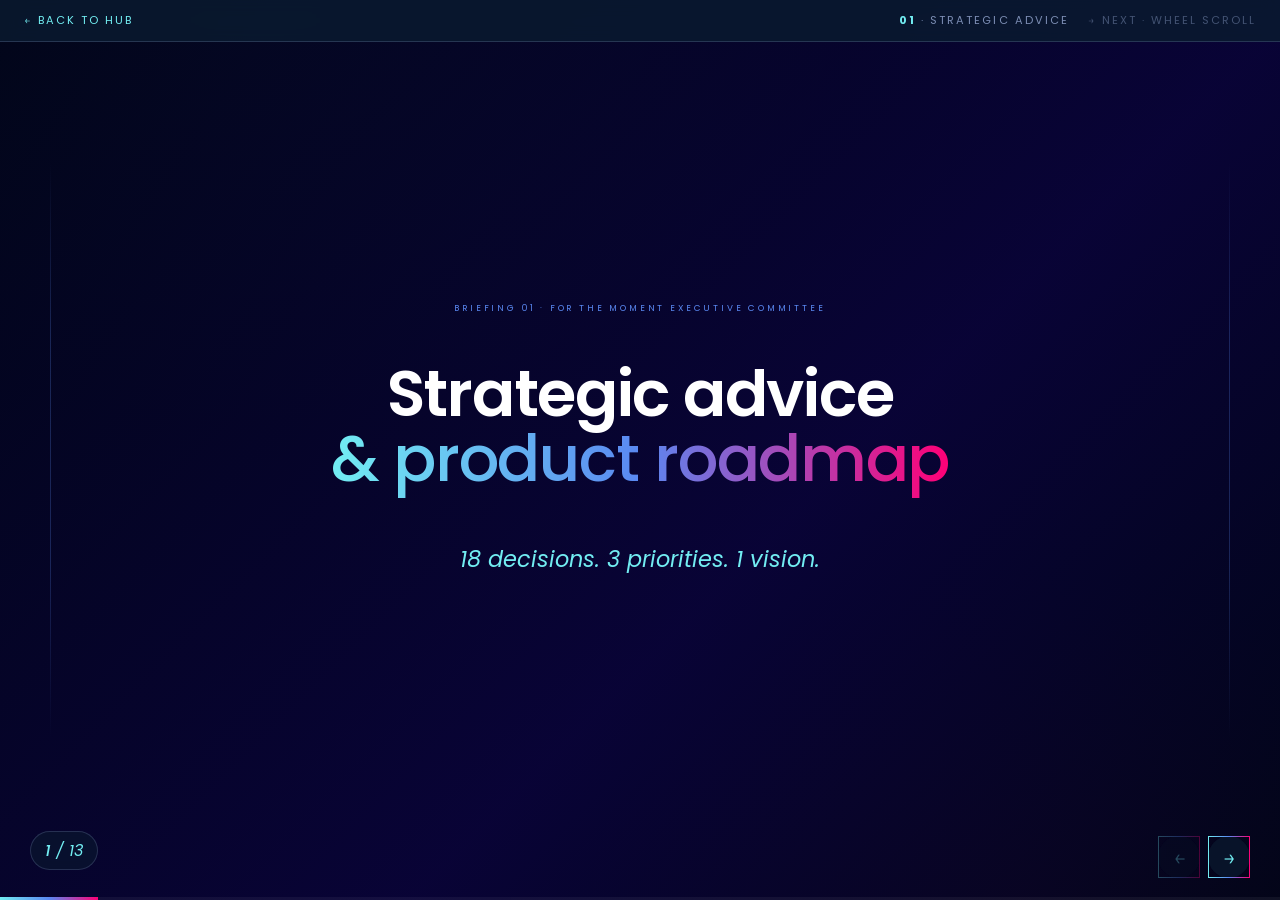
==== commit f0f33f09: "Rebrand to MOMENT 2026 — Poppins + cyan/blue/pink gradient · M logo on hub" ====
--- a/conseils.html
+++ b/conseils.html
@@ -6,7 +6,7 @@
 <title>01 · Strategic Advice · MOMENT</title>
 <link rel="preconnect" href="https://fonts.googleapis.com">
 <link rel="preconnect" href="https://fonts.gstatic.com" crossorigin>
-<link href="https://fonts.googleapis.com/css2?family=Cormorant+Garamond:ital,wght@0,400;0,500;0,600;1,400;1,500&family=Inter:wght@300;400;500;600;700&family=JetBrains+Mono:wght@400;500&display=swap" rel="stylesheet">
+<link href="https://fonts.googleapis.com/css2?family=Poppins:wght@300;400;500;600;700&family=Montserrat:wght@400;500;600&family=JetBrains+Mono:wght@400;500&display=swap" rel="stylesheet">
 <link rel="stylesheet" href="assets/styles.css">
 </head>
 <body class="deck-body">
--- a/assets/styles.css
+++ b/assets/styles.css
@@ -6764,3 +6764,301 @@
   margin-top: 6px !important;
 }
 
+
+
+/* ============================================================
+   MOMENT BRAND 2026 — Final override
+   Source: /Downloads/Template 2026.pptx (official brand template)
+   - Fonts: Poppins (display + body) · Montserrat (alt)
+   - Palette: brand blue / cyan / pink gradient on navy/white surfaces
+   - Logo motif: capsule shapes with cyan→pink gradient outlines
+   ============================================================ */
+
+:root {
+  /* Brand palette from Template 2026.pptx */
+  --moment-blue:      #5A88F1;
+  --moment-indigo:    #5151E5;
+  --moment-cyan:      #72EDF2;
+  --moment-sky:       #12ADDF;
+  --moment-aqua:      #00B0E5;
+  --moment-pink:      #FF0076;
+  --moment-magenta:   #E52A81;
+  --moment-deep:      #0A033B;
+  --moment-ink:       #010518;
+  --moment-bg-soft:   #F7F6F9;
+  --moment-text-soft: #7C8DB4;
+  --moment-line-soft: #A0B6E5;
+  --moment-cream:     #E7EBFA;
+
+  /* Re-map existing tokens to the MOMENT brand
+     so every component inherits the rebrand automatically */
+  --navy-900: var(--moment-ink);
+  --navy-800: var(--moment-deep);
+  --navy-700: #1A1850;
+  --navy-600: #2A2870;
+  --navy-500: var(--moment-indigo);
+  --navy-400: var(--moment-blue);
+
+  --gold-600: var(--moment-magenta);
+  --gold-500: var(--moment-blue);
+  --gold-400: var(--moment-cyan);
+  --gold-300: var(--moment-cyan);
+
+  --paper: #FFFFFF;
+  --paper-soft: var(--moment-bg-soft);
+  --ink-900: var(--moment-ink);
+  --ink-700: var(--moment-deep);
+  --ink-500: var(--moment-text-soft);
+  --ink-300: var(--moment-text-soft);
+  --line: rgba(160, 182, 229, 0.20);
+  --line-strong: rgba(90, 136, 241, 0.55);
+
+  --red: var(--moment-pink);
+  --red-air: var(--moment-pink);
+  --red-soft: rgba(255, 0, 118, 0.10);
+
+  /* Typography — switch to Poppins (display + body) and Montserrat (alt) */
+  --font-display: 'Poppins', 'Montserrat', system-ui, sans-serif;
+  --font-body: 'Poppins', 'Montserrat', system-ui, sans-serif;
+  --font-mono: 'JetBrains Mono', ui-monospace, monospace;
+
+  /* Signature gradient (cyan → blue → magenta — the M logo) */
+  --moment-gradient: linear-gradient(135deg, var(--moment-cyan) 0%, var(--moment-blue) 50%, var(--moment-pink) 100%);
+  --moment-gradient-h: linear-gradient(90deg, var(--moment-cyan) 0%, var(--moment-blue) 50%, var(--moment-pink) 100%);
+}
+
+/* ---- Italic display titles: drop the serif italic, use SemiBold sans ---- */
+.reveal em,
+.reveal h1 em,
+.reveal h2 em,
+.reveal h3 em,
+.hub5-title em,
+.hub4-title em,
+.hc5-title em,
+.ddf-name em,
+.mc-title em,
+.slide-title em,
+.display-name em {
+  font-style: normal !important;
+  font-weight: 500 !important;
+  background: var(--moment-gradient-h);
+  -webkit-background-clip: text;
+  background-clip: text;
+  -webkit-text-fill-color: transparent;
+  color: transparent !important;
+}
+
+/* Strong tags in titles get the same gradient treatment */
+.mc-title strong,
+.hub5-title strong,
+.hub4-title strong {
+  background: var(--moment-gradient-h);
+  -webkit-background-clip: text;
+  background-clip: text;
+  -webkit-text-fill-color: transparent;
+  color: transparent !important;
+  font-weight: 700 !important;
+}
+
+/* ---- Body background — radial brand gradient on deep indigo ---- */
+body.deck-body,
+.deck-shell {
+  background:
+    radial-gradient(ellipse 1000px 700px at 20% 0%, rgba(90, 136, 241, 0.18) 0%, transparent 60%),
+    radial-gradient(ellipse 800px 600px at 80% 100%, rgba(255, 0, 118, 0.10) 0%, transparent 55%),
+    var(--moment-ink);
+}
+
+/* ---- Pill shape utility (the brand motif) ---- */
+.moment-pill {
+  display: inline-flex;
+  align-items: center;
+  justify-content: center;
+  padding: 8px 20px;
+  border-radius: 999px;
+  background: transparent;
+  border: 1.5px solid;
+  border-image: var(--moment-gradient-h) 1;
+  font-family: var(--font-body);
+  font-weight: 500;
+  letter-spacing: 0.04em;
+}
+
+/* ---- Hub v5 cards — adopt brand gradient top stripe ---- */
+.hub5-card::before {
+  background: var(--moment-gradient-h) !important;
+}
+.hub5-card.featured::before {
+  background: var(--moment-gradient-h) !important;
+}
+.hub5-card:hover {
+  border-color: var(--moment-blue) !important;
+}
+.hub5-card.featured {
+  border-color: var(--moment-blue) !important;
+}
+.hc5-num,
+.hc5-figure,
+.hub5-card.featured .hc5-figure {
+  background: var(--moment-gradient-h);
+  -webkit-background-clip: text;
+  background-clip: text;
+  -webkit-text-fill-color: transparent;
+  color: transparent !important;
+}
+.hc5-badge {
+  background: rgba(10, 3, 59, 0.78);
+  border-image: var(--moment-gradient-h) 1;
+  border-style: solid;
+  color: var(--moment-cyan);
+}
+
+/* ---- Hub5 background — bright accents instead of navy gold ---- */
+body.hub-v5 {
+  background: var(--moment-ink) !important;
+}
+.hub5-bg {
+  background:
+    radial-gradient(ellipse 900px 700px at 0% 0%, rgba(114, 237, 242, 0.10) 0%, transparent 55%),
+    radial-gradient(ellipse 1100px 800px at 100% 100%, rgba(255, 0, 118, 0.10) 0%, transparent 55%) !important;
+}
+
+/* ---- Deep dive bg overlay — adopt brand ink ---- */
+.bg-photo::after {
+  background: linear-gradient(135deg, rgba(1, 5, 24, 0.93) 0%, rgba(10, 3, 59, 0.85) 60%, rgba(1, 5, 24, 0.78) 100%) !important;
+}
+.bg-photo.deep::after {
+  background: radial-gradient(ellipse at center, rgba(10, 3, 59, 0.82) 0%, rgba(1, 5, 24, 0.97) 80%) !important;
+}
+
+/* ---- Slide-MC corporate — brand the action bar ---- */
+.slide-mc {
+  background: linear-gradient(180deg, var(--moment-ink) 0%, var(--moment-deep) 100%) !important;
+}
+.mc-action {
+  border-bottom-color: var(--moment-blue) !important;
+}
+.mc-action {
+  border-image: var(--moment-gradient-h) 1;
+  border-bottom-style: solid;
+  border-bottom-width: 2px;
+}
+
+/* ---- Icon-matrix gain/pain — brand colors ---- */
+.icon-matrix.gain .im-cell {
+  border-left: 2px solid var(--moment-cyan) !important;
+}
+.icon-matrix.gain .im-cell .im-ico {
+  color: var(--moment-cyan) !important;
+  border-color: var(--moment-cyan) !important;
+}
+.icon-matrix.pain .im-cell {
+  border-left: 2px solid var(--moment-pink) !important;
+  background: linear-gradient(90deg, rgba(255, 0, 118, 0.10) 0%, rgba(255, 255, 255, 0.025) 30%) !important;
+}
+.icon-matrix.pain .im-cell .im-ico {
+  color: var(--moment-pink) !important;
+  border-color: var(--moment-pink) !important;
+}
+.icon-matrix.pain .im-cell .im-lbl::before {
+  background: var(--moment-pink) !important;
+}
+
+/* ---- DD-focus persona layout — brand the verbatim accent ---- */
+.ddf-verbatim::before {
+  background: var(--moment-gradient-h);
+  -webkit-background-clip: text;
+  background-clip: text;
+  -webkit-text-fill-color: transparent;
+  color: transparent;
+}
+.ddf-row.pain .ddf-tag {
+  background: linear-gradient(180deg, rgba(255, 0, 118, 0.16), rgba(255, 0, 118, 0.04));
+  color: var(--moment-pink);
+}
+.ddf-row.answer .ddf-tag {
+  background: linear-gradient(180deg, rgba(114, 237, 242, 0.18), rgba(114, 237, 242, 0.04));
+  color: var(--moment-cyan);
+}
+
+/* ---- Buttons & arrows ---- */
+.deck-arrows button {
+  border-image: var(--moment-gradient-h) 1;
+  color: var(--moment-cyan);
+}
+.deck-arrows button:hover:not(:disabled) {
+  background: rgba(114, 237, 242, 0.12);
+  color: white;
+}
+
+/* ---- Progress bar gradient ---- */
+.deck-progress .fill {
+  background: var(--moment-gradient-h) !important;
+}
+
+/* ---- Action lists numbering brand color ---- */
+.mc-block ol li::before {
+  color: var(--moment-blue) !important;
+}
+.mc-blockers ol li::before {
+  color: var(--moment-pink) !important;
+}
+.mc-blockers {
+  border-left-color: var(--moment-pink) !important;
+}
+.mc-actions {
+  border-left-color: var(--moment-cyan) !important;
+}
+.mc-actions h4 {
+  color: var(--moment-cyan) !important;
+}
+.mc-block ol li .when {
+  border-image: var(--moment-gradient-h) 1;
+  border-style: solid;
+  color: var(--moment-cyan);
+}
+
+/* ---- Headings hierarchy: Poppins weights ---- */
+.reveal h1,
+.hub5-title,
+.hub4-title,
+.ddf-name,
+.mc-title,
+.slide-title,
+.display-name {
+  font-weight: 600 !important;
+  letter-spacing: -0.02em !important;
+}
+.reveal h2,
+.hc5-title,
+.section-title-pro h2 {
+  font-weight: 600 !important;
+  letter-spacing: -0.015em !important;
+}
+
+/* Numbers stay Poppins SemiBold instead of Cormorant italic */
+.hc5-figure,
+.ddf-kpi .v,
+.mc-stat .num,
+.tc-kpi .v,
+.kpi-giant .kg-num,
+.duration-mega .dm-num,
+.donut .d-inner .d-num,
+.mega,
+.ch-figure {
+  font-family: var(--font-display) !important;
+  font-style: normal !important;
+  font-weight: 600 !important;
+  letter-spacing: -0.04em !important;
+}
+
+
+/* ---- MOMENT logo on the hub ---- */
+.hub5-logo {
+  display: block;
+  height: 56px;
+  width: auto;
+  margin: 0 auto 24px;
+}
+@media (max-width: 1100px) { .hub5-logo { height: 42px; margin-bottom: 16px; } }
+
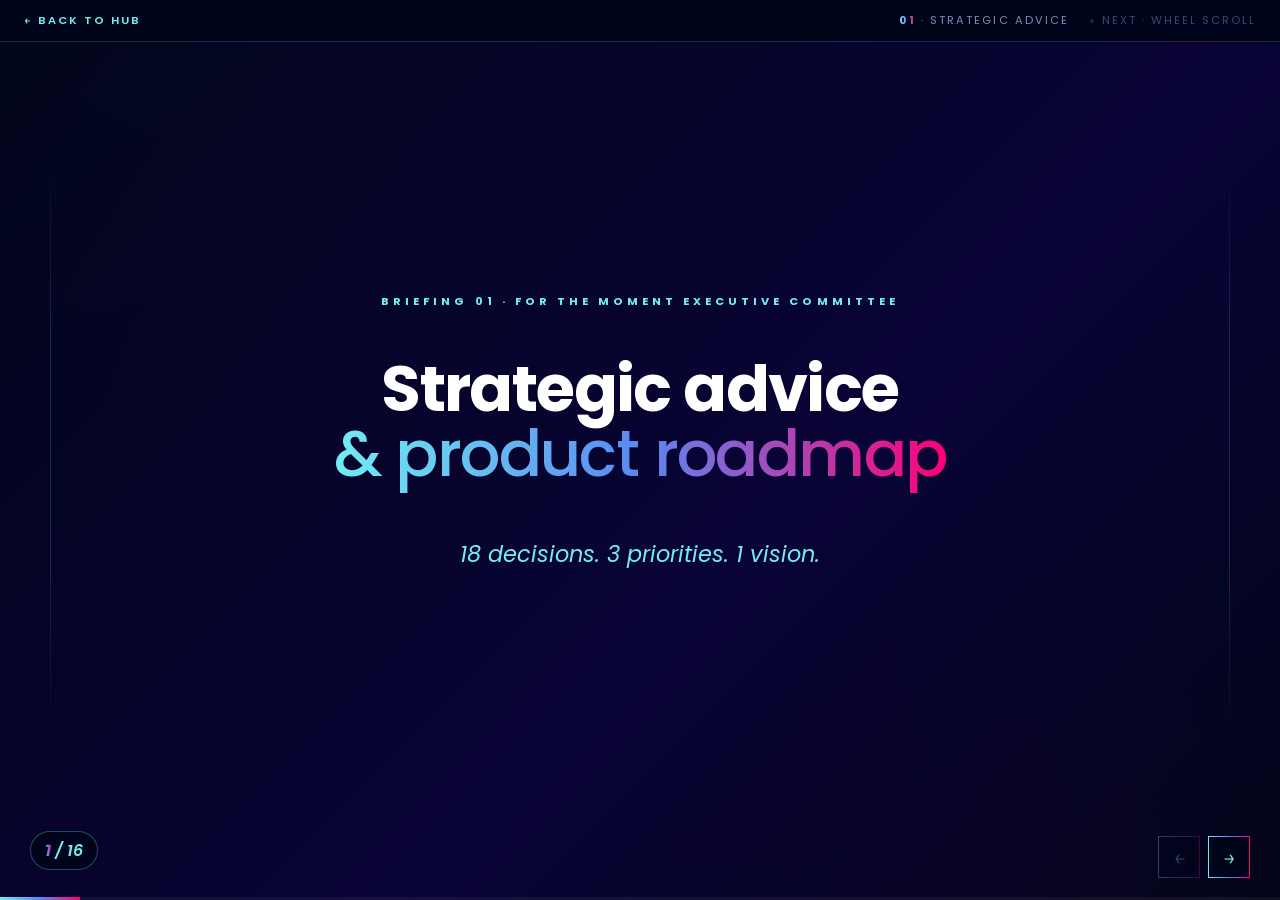
==== commit 2a7bb31b: "Split 9 products into 6+3 · fix timeline line over titles · balance Slide A blocks" ====
--- a/conseils.html
+++ b/conseils.html
@@ -69,82 +69,190 @@
             <span class="op-tag">Title</span>
           </a>
 
+          <div class="op-section">Market structure</div>
+          <a class="op-card" href="#/2">
+            <div class="op-pict"><svg class="icon"><use href="#i-users"/></svg></div>
+            <span class="op-num">02</span>
+            <h3 class="op-title">Market structure · Typologies<em>6 typologies · 15–19% each</em></h3>
+            <span class="op-tag">Exhibit 02</span>
+          </a>
+          <a class="op-card" href="#/3">
+            <div class="op-pict"><svg class="icon"><use href="#i-layers"/></svg></div>
+            <span class="op-num">03</span>
+            <h3 class="op-title">Market structure · Demand Spaces<em>3 high-value · 4 high-volume</em></h3>
+            <span class="op-tag">Exhibit 03</span>
+          </a>
+
           <div class="op-section">Three absolute priorities · act now</div>
-          <a class="op-card" href="#/2">
+          <a class="op-card" href="#/4">
             <div class="op-pict"><svg class="icon"><use href="#i-target"/></svg></div>
-            <span class="op-num">02</span>
+            <span class="op-num">04</span>
             <h3 class="op-title">The three plays<em>Donut trio · overview</em></h3>
             <span class="op-tag">Synthesis</span>
           </a>
-          <a class="op-card" href="#/3">
+          <a class="op-card" href="#/5">
             <div class="op-pict"><svg class="icon"><use href="#i-phone"/></svg></div>
-            <span class="op-num">03</span>
+            <span class="op-num">05</span>
             <h3 class="op-title">Mobile companion<em>PWA · 42% trips</em></h3>
             <span class="op-tag">Priority 01</span>
           </a>
-          <a class="op-card featured" href="#/4">
+          <a class="op-card featured" href="#/6">
             <div class="op-pict"><svg class="icon"><use href="#i-globe"/></svg></div>
-            <span class="op-num">04</span>
+            <span class="op-num">06</span>
             <h3 class="op-title">Multilingual + recognition<em>65% value · record</em></h3>
             <span class="op-tag">Priority 02</span>
           </a>
-          <a class="op-card" href="#/5">
+          <a class="op-card" href="#/7">
             <div class="op-pict"><svg class="icon"><use href="#i-cc"/></svg></div>
-            <span class="op-num">05</span>
+            <span class="op-num">07</span>
             <h3 class="op-title">Asia + LATAM PSPs<em>27% Asian value</em></h3>
             <span class="op-tag">Priority 03</span>
           </a>
 
           <div class="op-section">Portfolio &amp; product expansion</div>
-          <a class="op-card" href="#/6">
+          <a class="op-card" href="#/8">
             <div class="op-pict"><svg class="icon"><use href="#i-cube"/></svg></div>
-            <span class="op-num">06</span>
+            <span class="op-num">08</span>
             <h3 class="op-title">Existing portfolio<em>3 products · 3 maturities</em></h3>
             <span class="op-tag">Audit</span>
           </a>
-          <a class="op-card" href="#/7">
+          <a class="op-card" href="#/9">
             <div class="op-pict"><svg class="icon"><use href="#i-layers"/></svg></div>
-            <span class="op-num">07</span>
+            <span class="op-num">09</span>
             <h3 class="op-title">New products<em>6 priority · 3 exploratory</em></h3>
             <span class="op-tag">Trump cards</span>
           </a>
+          <a class="op-card" href="#/10">
+            <div class="op-pict"><svg class="icon"><use href="#i-leaf"/></svg></div>
+            <span class="op-num">11</span>
+            <h3 class="op-title">Exploratory products<em>3 cards · post-COVID</em></h3>
+            <span class="op-tag">Exploratory</span>
+          </a>
 
           <div class="op-section">Roadmap &amp; pivots</div>
-          <a class="op-card" href="#/8">
+          <a class="op-card" href="#/11">
             <div class="op-pict"><svg class="icon"><use href="#i-clock"/></svg></div>
-            <span class="op-num">08</span>
+            <span class="op-num">10</span>
             <h3 class="op-title">Roadmap 2026 → 2028<em>4 horizons of execution</em></h3>
             <span class="op-tag">Timeline</span>
           </a>
-          <a class="op-card" href="#/9">
+          <a class="op-card" href="#/12">
             <div class="op-pict"><svg class="icon"><use href="#i-crown"/></svg></div>
-            <span class="op-num">09</span>
+            <span class="op-num">11</span>
             <h3 class="op-title">Business pivots<em>Recognition aaS · freemium</em></h3>
             <span class="op-tag">B2B SaaS</span>
           </a>
 
           <div class="op-section">Vision &amp; differentiation</div>
-          <a class="op-card featured" href="#/10">
+          <a class="op-card featured" href="#/13">
             <div class="op-pict"><svg class="icon"><use href="#i-sparkles"/></svg></div>
-            <span class="op-num">10</span>
+            <span class="op-num">12</span>
             <h3 class="op-title">Vision 2028<em>Operator of perceived experience</em></h3>
             <span class="op-tag">Vision</span>
           </a>
-          <a class="op-card" href="#/11">
+          <a class="op-card" href="#/14">
             <div class="op-pict"><svg class="icon"><use href="#i-target"/></svg></div>
-            <span class="op-num">11</span>
+            <span class="op-num">13</span>
             <h3 class="op-title">AF strategic account<em>5 dominant DS</em></h3>
             <span class="op-tag">Account</span>
           </a>
-          <a class="op-card featured" href="#/12">
+          <a class="op-card featured" href="#/15">
             <div class="op-pict"><svg class="icon"><use href="#i-rocket"/></svg></div>
-            <span class="op-num">12</span>
-            <h3 class="op-title">MOMENT pitch<em>7 / 14 criteria covered</em></h3>
+            <span class="op-num">14</span>
+            <h3 class="op-title">MOMENT pitch<em>7 / 13 criteria covered</em></h3>
             <span class="op-tag">Closing</span>
           </a>
 
         </div>
       </div>
+    </section>
+
+    <!-- 3a. MARKET STRUCTURE — 6 typologies -->
+    <section class="canvas slide-mc has-bg">
+      <header class="mc-action">
+        <span class="mc-label">Exhibit 02 · Market structure</span>
+        <h2 class="mc-title">The AFKL market is <strong>atomised across 6 typologies</strong>, each 15–19% — no single segment dominates.</h2>
+      </header>
+
+      <div class="mc-body cols-3">
+
+        <article class="mc-block">
+          <h4>Operational baseline</h4>
+          <ol>
+            <li><span><strong>Busy ambitious · 19%</strong>Flying = task in busy schedule · India, Brazil, Korea</span></li>
+            <li><span><strong>Functional minded · 19%</strong>Flying = least exciting · Japan, NL, FR, DE</span></li>
+          </ol>
+        </article>
+
+        <article class="mc-block">
+          <h4>Experience seekers</h4>
+          <ol>
+            <li><span><strong>Travel lovers · 15%</strong>Journey = destination · Brazil, Italy, Korea</span></li>
+            <li><span><strong>Premium seekers · 15%</strong>Flying = routine · China dominant</span></li>
+          </ol>
+        </article>
+
+        <article class="mc-block">
+          <h4>Defensive / opportunistic</h4>
+          <ol>
+            <li><span><strong>Cautious insecure · 16%</strong>Air travel = exceptional · France, Germany</span></li>
+            <li><span><strong>Online price hunters · 17%</strong>Means of transport · Nordics, NL, USA, UK</span></li>
+          </ol>
+        </article>
+
+      </div>
+
+      <footer class="mc-foot">
+        <span class="src">Source · <strong>AFKL Customer Insight, Dec 2015</strong> · n ≈ 5,000 PAX · 13 markets</span>
+        <span class="page">Briefing 01 · 03 / 15</span>
+      </footer>
+    </section>
+
+    <!-- 3b. MARKET STRUCTURE — 13 Demand Spaces · volume vs value -->
+    <section class="canvas slide-mc has-bg">
+      <header class="mc-action">
+        <span class="mc-label">Exhibit 03 · Market structure</span>
+        <h2 class="mc-title">The <strong>3 highest-value Demand Spaces capture 33%</strong> of value with only 20% of trips.</h2>
+      </header>
+
+      <div class="mc-body">
+
+        <article class="mc-block mc-metrics">
+          <h4>3 high-value DS · 33% of value</h4>
+          <div class="mc-stat-grid">
+            <div class="mc-stat hero">
+              <span class="num">+71<small>%</small></span>
+              <span class="lbl">DS #9 · Luxury Now</span>
+              <span class="ctx">100% Premium · China</span>
+            </div>
+            <div class="mc-stat">
+              <span class="num">+66<small>%</small></span>
+              <span class="lbl">DS #3 · Recognition</span>
+              <span class="ctx">100% Busy ambitious</span>
+            </div>
+            <div class="mc-stat">
+              <span class="num">+50<small>%</small></span>
+              <span class="lbl">DS #6 · Personalised</span>
+              <span class="ctx">Travel + Premium</span>
+            </div>
+          </div>
+        </article>
+
+        <article class="mc-block mc-blockers">
+          <h4>4 large-volume DS · 49% of trips · under-indexed in value</h4>
+          <ol>
+            <li><span><strong>DS #2 · A good start</strong>14% trips · 5% value · index −64%</span></li>
+            <li><span><strong>DS #10 · Reassure me</strong>12% trips · 7% value · index −42%</span></li>
+            <li><span><strong>DS #12 · Best deal</strong>12% trips · 9% value · index −25%</span></li>
+          </ol>
+        </article>
+
+      </div>
+
+      <footer class="mc-foot">
+        <span class="src">Source · <strong>AFKL Customer Insight, Dec 2015</strong> · 13 DS = 6 typologies × 7 occasions</span>
+        <span class="page">Briefing 01 · 04 / 15</span>
+      </footer>
     </section>
 
     <!-- 3. THREE PRIORITIES — DONUT TRIO -->
@@ -291,19 +399,19 @@
       </div>
     </section>
 
-    <!-- 8. NEW PRODUCTS — TRUMP CARDS -->
+    <!-- 8a. NEW PRODUCTS · 6 PRIORITY -->
     <section class="canvas">
       <div class="bg-photo deep" style="background-image: url('https://images.unsplash.com/photo-1517245386807-bb43f82c33c4?w=2400&q=80')"></div>
       <div class="detail-stage compact">
         <div class="section-title-pro">
           <div class="st-l">
-            <span class="st-kicker">B2B SaaS expansion · 9 plays</span>
-            <h2>Nine new products. <em>Six act now.</em></h2>
-          </div>
-          <div class="st-r">Priority dots indicate strategic intensity. Exploratory cards await post-COVID validation.</div>
-        </div>
-
-        <div class="trump-grid cols-3" style="margin-bottom: 18px;">
+            <span class="st-kicker">B2B SaaS expansion · 6 priority plays</span>
+            <h2>Six new products. <em>Act now.</em></h2>
+          </div>
+          <div class="st-r">Priority dots indicate strategic intensity. Each card is a B2B SaaS pivot ready for execution Q3 2026 → H1 2027.</div>
+        </div>
+
+        <div class="trump-grid cols-3">
           <div class="trump-card priority-1">
             <div class="tc-dots"><span class="dot"></span><span class="dot"></span><span class="dot"></span></div>
             <div class="tc-head">
@@ -358,6 +466,20 @@
             <div class="tc-name">Group travel<em>Transverse · DS#1 #5 #6 #10</em></div>
             <div class="tc-kpi"><span class="v">71<small>%</small></span><span class="l">couples · 53% kids</span></div>
           </div>
+        </div>
+      </div>
+    </section>
+
+    <!-- 8b. NEW PRODUCTS · 3 EXPLORATORY -->
+    <section class="canvas">
+      <div class="bg-photo deep" style="background-image: url('https://images.unsplash.com/photo-1517245386807-bb43f82c33c4?w=2400&q=80')"></div>
+      <div class="detail-stage compact">
+        <div class="section-title-pro">
+          <div class="st-l">
+            <span class="st-kicker">B2B SaaS expansion · 3 exploratory plays</span>
+            <h2>Three exploratory products. <em>Post-COVID validation.</em></h2>
+          </div>
+          <div class="st-r">These three cards await fresh data before commercial commitment — they sit outside the 2026–2028 roadmap.</div>
         </div>
 
         <div class="trump-grid cols-3">
@@ -585,7 +707,7 @@
             <span class="st-kicker">The MOMENT pitch</span>
             <h2>Airlines are at parity. <em>MOMENT is the differentiator.</em></h2>
           </div>
-          <div class="st-r">Differentiation happens through perceived experience — TIER 2 + TIER 3 criteria. MOMENT covers 7 of those 14.</div>
+          <div class="st-r">Differentiation happens through perceived experience — TIER 2 + TIER 3 criteria. MOMENT covers 7 of those 13.</div>
         </div>
 
         <div class="choice-pyramid" style="margin-top: 30px;">
@@ -599,7 +721,7 @@
           </div>
           <div class="cp-row t3 covered">
             <div class="cp-label">TIER 3 · experience differentiators</div>
-            <div class="cp-meta"><span class="v">8</span><span class="l">criteria · 4 covered</span></div>
+            <div class="cp-meta"><span class="v">7</span><span class="l">criteria · 4 covered</span></div>
           </div>
         </div>
 
@@ -609,9 +731,9 @@
               <div class="cov-dot on"></div><div class="cov-dot on"></div><div class="cov-dot on"></div><div class="cov-dot on"></div>
               <div class="cov-dot on"></div><div class="cov-dot on"></div><div class="cov-dot on"></div>
               <div class="cov-dot"></div><div class="cov-dot"></div><div class="cov-dot"></div><div class="cov-dot"></div>
-              <div class="cov-dot"></div><div class="cov-dot"></div><div class="cov-dot"></div>
-            </div>
-            <div style="font-family: var(--font-display); font-size: 1.5em; color: var(--gold-300); font-style: italic;">7 / 14 covered</div>
+              <div class="cov-dot"></div><div class="cov-dot"></div>
+            </div>
+            <div style="font-family: var(--font-display); font-size: 1.5em; color: var(--gold-300); font-style: italic;">7 / 13 covered</div>
           </div>
           <div style="max-width: 480px;">
             <p class="verbatim-display" style="font-size: 2em; padding-left: 30px;">Nowadays prices are quite similar among airlines. The key differences are service and on-flight experience.<span class="vd-attr">— DS #9 verbatim</span></p>
--- a/assets/styles.css
+++ b/assets/styles.css
@@ -3351,14 +3351,16 @@
 .timeline-strip::before {
   content: "";
   position: absolute;
-  top: 110px; left: 6%; right: 6%;
+  /* Line passes through the dot center, BELOW the title */
+  top: 195px; left: 6%; right: 6%;
   height: 2px;
   background: linear-gradient(to right,
-    var(--gold-500) 0%,
-    var(--gold-400) 33%,
-    var(--paper) 66%,
-    rgba(255,255,255,0.35) 100%
+    var(--moment-cyan) 0%,
+    var(--moment-blue) 33%,
+    var(--moment-indigo) 66%,
+    var(--moment-pink) 100%
   );
+  z-index: 0;
 }
 .tl-row {
   display: grid;
@@ -3573,8 +3575,8 @@
 .icon-matrix.cols-3 { grid-template-columns: repeat(3, 1fr); }
 .icon-matrix.cols-4 { grid-template-columns: repeat(4, 1fr); }
 
-/* From the 5th cell onward, hide — force a TOP-4 max per matrix */
-.icon-matrix .im-cell:nth-child(n+5) { display: none; }
+/* Allow up to 8 cells per matrix */
+.icon-matrix .im-cell:nth-child(n+9) { display: none; }
 
 .im-cell {
   display: flex;
@@ -3606,8 +3608,15 @@
   letter-spacing: 0.01em;
 }
 
-/* Hide the stories row everywhere — redundant with gain/pain */
-.dd-stories { display: none !important; }
+/* Stories row — visible, grid layout for 5 persona stories */
+.dd-stories {
+  display: grid !important;
+  grid-template-columns: repeat(5, 1fr);
+  gap: 10px;
+  margin-top: 14px;
+  padding-top: 14px;
+  border-top: 1px solid var(--line);
+}
 
 /* GAIN variant */
 .icon-matrix.gain .im-cell { border-left: 2px solid var(--gold-500); }
@@ -6702,38 +6711,24 @@
    No HTML changes required — pure CSS caps.
    ============================================================ */
 
-/* Cap identity facts at 4 (the most strategic) */
-.dd-col .facts .row:nth-child(n+5) {
+/* Cap identity facts at 7 (allow more source data) */
+.dd-col .facts .row:nth-child(n+8) {
   display: none;
 }
 
-/* Cap geography bars at 3 (top countries only) */
-.dd-col .geo-rich .row:nth-child(n+4) {
+/* Cap geography bars at 6 (allow more countries) */
+.dd-col .geo-rich .row:nth-child(n+7) {
   display: none;
 }
 
-/* Cap behavior bars at 4 (most differentiating) */
-.dd-col .behavior-bars .bb-row:nth-child(n+5) {
+/* Cap behavior bars at 7 (allow more differentiators) */
+.dd-col .behavior-bars .bb-row:nth-child(n+8) {
   display: none;
 }
 
-/* Hide secondary blocks that bloat the profile column */
-.dd-col .compact-verbatim {
-  display: none !important;
-}
-.dd-col .top-needs {
-  display: none !important;
-}
-.dd-col .chips-row,
-.dd-col .chip-row,
-.dd-col .objectives-chips {
-  display: none !important;
-}
-
-/* For personas with a Top-10 needs list (ol.top-needs), hide too */
-.dd-col ol.top-needs {
-  display: none !important;
-}
+/* Reverted: secondary blocks (compact-verbatim, top-needs, chips, ol.top-needs)
+   are now visible so the persona's signature quote and supplementary lists/chips
+   reappear above the identity block. */
 
 /* If a duration-mega is still present in a deep-dive (Bernard & Anne,
    Marc & Hélène), let it stay but more compact so the profile fits */
@@ -7062,3 +7057,1165 @@
 }
 @media (max-width: 1100px) { .hub5-logo { height: 42px; margin-bottom: 16px; } }
 
+/* Restore visibility — keep components compact but readable */
+.dd-col .compact-verbatim {
+  font-size: clamp(0.78rem, 0.95vw, 0.95rem) !important;
+  padding: 10px 14px !important;
+  margin-bottom: 10px !important;
+  background: rgba(255,255,255,0.025);
+  border-left: 2px solid var(--moment-cyan);
+  font-style: italic;
+  color: var(--paper);
+}
+.dd-stories .story-mini {
+  background: rgba(255,255,255,0.03);
+  border: 1px solid var(--line);
+  border-left: 2px solid var(--moment-cyan);
+  padding: 10px 12px;
+  display: flex;
+  flex-direction: column;
+  gap: 6px;
+  border-radius: 3px;
+}
+.dd-stories .story-mini.priority {
+  border-left-color: var(--moment-pink);
+  background: linear-gradient(90deg, rgba(255,0,118,0.06) 0%, rgba(255,255,255,0.03) 50%);
+}
+.dd-stories .story-mini .ico-row {
+  display: flex;
+  align-items: center;
+  gap: 8px;
+}
+.dd-stories .story-mini .ico-c {
+  width: 28px; height: 28px;
+  border-radius: 50%;
+  border: 1px solid var(--moment-cyan);
+  display: flex; align-items: center; justify-content: center;
+  color: var(--moment-cyan);
+}
+.dd-stories .story-mini.priority .ico-c {
+  color: var(--moment-pink);
+  border-color: var(--moment-pink);
+}
+.dd-stories .story-mini .ico-c .icon { width: 14px; height: 14px; stroke-width: 1.6; }
+.dd-stories .story-mini .n {
+  font-family: var(--font-display);
+  font-style: italic;
+  font-size: 0.75rem;
+  color: var(--moment-cyan);
+}
+.dd-stories .story-mini.priority .n { color: var(--moment-pink); }
+.dd-stories .story-mini .txt {
+  font-size: 0.72rem;
+  color: var(--paper);
+  line-height: 1.35;
+  font-weight: 500;
+}
+.dd-stories .story-mini .txt strong {
+  display: block;
+  font-size: 0.78rem;
+  color: var(--paper);
+  margin-bottom: 2px;
+  font-weight: 700;
+}
+
+
+/* 4-tier strategy split slides — 4-column body */
+.mc-body.cols-4-tiers {
+  grid-template-columns: repeat(4, minmax(0, 1fr));
+  grid-template-rows: auto;
+  gap: 14px;
+}
+
+
+/* ============================================================
+   FINAL COSMETIC POLISH — CEO-grade corporate presentation
+   Applied 2026-05-26. Targets all slide variants.
+   ============================================================ */
+
+/* ---------- 1 · Action title hierarchy · the "verdict" must read first ---------- */
+.slide-mc .mc-title {
+  font-size: clamp(1.5rem, 2.1vw, 2.3rem) !important;
+  font-weight: 600 !important;
+  line-height: 1.2 !important;
+  letter-spacing: -0.012em !important;
+  max-width: 1400px;
+  color: var(--paper);
+}
+.slide-mc .mc-label {
+  font-size: 0.65rem !important;
+  letter-spacing: 0.36em !important;
+  color: var(--moment-cyan) !important;
+  opacity: 0.85;
+  padding: 4px 12px;
+  border: 1px solid rgba(114, 237, 242, 0.4);
+  border-radius: 999px;
+  align-self: flex-start;
+  background: rgba(114, 237, 242, 0.05);
+}
+.slide-mc .mc-action {
+  gap: 14px !important;
+  padding-bottom: 22px !important;
+  border-bottom-width: 1px !important;
+  border-bottom-style: solid;
+  border-bottom-color: rgba(160, 182, 229, 0.3) !important;
+  border-image: none !important;
+}
+
+/* ---------- 2 · Numbers are heroes · bump mc-stat ---------- */
+.slide-mc .mc-stat {
+  padding: 24px 22px !important;
+  gap: 6px !important;
+}
+.slide-mc .mc-stat .num {
+  font-size: clamp(2.6rem, 4vw, 4.2rem) !important;
+  font-weight: 700 !important;
+  line-height: 0.88 !important;
+  letter-spacing: -0.04em !important;
+  background: var(--moment-gradient-h);
+  -webkit-background-clip: text;
+  background-clip: text;
+  -webkit-text-fill-color: transparent;
+  color: transparent !important;
+}
+.slide-mc .mc-stat .num small {
+  font-size: 0.38em !important;
+  font-weight: 600 !important;
+  color: var(--moment-cyan) !important;
+  -webkit-text-fill-color: var(--moment-cyan);
+}
+.slide-mc .mc-stat.hero {
+  background: linear-gradient(140deg, rgba(114, 237, 242, 0.10) 0%, rgba(81, 81, 229, 0.08) 50%, rgba(255, 0, 118, 0.06) 100%) !important;
+  border-right-color: var(--moment-cyan) !important;
+}
+.slide-mc .mc-stat .lbl {
+  font-size: 0.85rem !important;
+  font-weight: 600 !important;
+  color: var(--paper) !important;
+  line-height: 1.3 !important;
+  margin-top: 6px !important;
+}
+.slide-mc .mc-stat .ctx {
+  font-size: 0.6rem !important;
+  letter-spacing: 0.22em !important;
+  color: var(--moment-cyan) !important;
+  font-weight: 600 !important;
+  margin-top: 4px !important;
+}
+
+/* ---------- 3 · mc-block visual rhythm · equal density ---------- */
+.slide-mc .mc-body {
+  gap: clamp(16px, 1.8vw, 24px) !important;
+}
+.slide-mc .mc-block {
+  background: rgba(255, 255, 255, 0.025) !important;
+  border: 1px solid rgba(160, 182, 229, 0.18) !important;
+  border-radius: 4px !important;
+  padding: clamp(22px, 2.4vw, 32px) !important;
+  position: relative;
+  overflow: hidden;
+}
+.slide-mc .mc-block::before {
+  content: "";
+  position: absolute;
+  top: 0; left: 0;
+  width: 36px; height: 1px;
+  background: var(--moment-gradient-h);
+}
+.slide-mc .mc-block h4 {
+  font-size: 0.68rem !important;
+  letter-spacing: 0.32em !important;
+  font-weight: 700 !important;
+  margin-bottom: 18px !important;
+  padding-bottom: 12px !important;
+  color: var(--moment-cyan) !important;
+  border-bottom: 1px solid rgba(160, 182, 229, 0.15);
+}
+.slide-mc .mc-block.mc-blockers h4 { color: var(--moment-pink) !important; }
+.slide-mc .mc-block.mc-actions h4 { color: var(--moment-cyan) !important; }
+.slide-mc .mc-block.mc-blockers {
+  border-left: 2px solid var(--moment-pink) !important;
+}
+.slide-mc .mc-block.mc-actions {
+  border-left: 2px solid var(--moment-cyan) !important;
+}
+
+/* ---------- 4 · Snapshot dl · clear key/value hierarchy ---------- */
+.slide-mc .mc-kv {
+  grid-template-columns: 110px 1fr !important;
+  gap: 14px 18px !important;
+}
+.slide-mc .mc-kv dt {
+  font-size: 0.6rem !important;
+  letter-spacing: 0.22em !important;
+  font-weight: 700 !important;
+  color: var(--moment-cyan) !important;
+  text-transform: uppercase;
+  padding-top: 3px;
+}
+.slide-mc .mc-kv dd {
+  font-size: 0.92rem !important;
+  font-weight: 500 !important;
+  line-height: 1.4 !important;
+  color: var(--paper);
+}
+.slide-mc .mc-kv dd strong {
+  font-weight: 700 !important;
+  background: var(--moment-gradient-h);
+  -webkit-background-clip: text;
+  background-clip: text;
+  -webkit-text-fill-color: transparent;
+  color: transparent !important;
+}
+
+/* ---------- 5 · Numbered ol · CEO-readable action list ---------- */
+.slide-mc .mc-block ol {
+  gap: 16px !important;
+}
+.slide-mc .mc-block ol li {
+  grid-template-columns: 32px 1fr auto !important;
+  gap: 18px !important;
+  font-size: 0.88rem !important;
+  line-height: 1.45 !important;
+  padding: 10px 0 !important;
+  border-bottom-color: rgba(160, 182, 229, 0.08) !important;
+  align-items: start;
+}
+.slide-mc .mc-block ol li::before {
+  font-size: 1.2rem !important;
+  font-style: italic !important;
+  font-weight: 700 !important;
+  font-family: var(--font-display) !important;
+  line-height: 1 !important;
+  letter-spacing: -0.02em;
+}
+.slide-mc .mc-block ol li strong {
+  display: block !important;
+  font-size: 0.96rem !important;
+  font-weight: 700 !important;
+  margin-bottom: 4px !important;
+  color: var(--paper) !important;
+  line-height: 1.25;
+}
+.slide-mc .mc-block ol li span {
+  color: var(--moment-text-soft);
+  font-weight: 500;
+}
+
+/* ---------- 6 · When chips · commitment timestamps ---------- */
+.slide-mc .mc-block ol li .when {
+  font-size: 0.6rem !important;
+  letter-spacing: 0.22em !important;
+  font-weight: 700 !important;
+  padding: 6px 12px !important;
+  background: rgba(114, 237, 242, 0.10) !important;
+  border: 1px solid var(--moment-cyan) !important;
+  border-image: none !important;
+  color: var(--moment-cyan) !important;
+  border-radius: 999px;
+  align-self: center;
+  flex-shrink: 0;
+}
+
+/* ---------- 7 · Source footer · branded, consistent ---------- */
+.slide-mc .mc-foot {
+  padding-top: 16px !important;
+  border-top: 1px solid rgba(160, 182, 229, 0.18) !important;
+  font-size: 0.62rem !important;
+  letter-spacing: 0.2em !important;
+}
+.slide-mc .mc-foot .src strong {
+  background: var(--moment-gradient-h);
+  -webkit-background-clip: text;
+  background-clip: text;
+  -webkit-text-fill-color: transparent;
+  color: transparent !important;
+  font-weight: 700 !important;
+}
+.slide-mc .mc-foot .page {
+  background: var(--moment-gradient-h);
+  -webkit-background-clip: text;
+  background-clip: text;
+  -webkit-text-fill-color: transparent;
+  color: transparent !important;
+  font-weight: 700 !important;
+  letter-spacing: 0.18em !important;
+}
+
+/* ---------- 8 · Hero portrait · bigger name + refined verbatim ---------- */
+.hero-portrait-full .content .display-name {
+  font-size: clamp(3.4rem, 5vw, 5.4rem) !important;
+  font-weight: 600 !important;
+  line-height: 0.95 !important;
+  letter-spacing: -0.025em !important;
+  margin-bottom: 14px !important;
+}
+.hero-portrait-full .content .display-name em {
+  font-size: 0.46em !important;
+  display: block !important;
+  margin-top: 12px !important;
+  font-weight: 500 !important;
+  letter-spacing: 0.005em !important;
+  line-height: 1.25 !important;
+}
+.hero-portrait-full .content .verbatim-hero {
+  font-family: var(--font-display) !important;
+  font-style: italic !important;
+  font-weight: 400 !important;
+  font-size: clamp(1.2rem, 1.5vw, 1.7rem) !important;
+  line-height: 1.35 !important;
+  color: var(--moment-cream) !important;
+  margin-top: 28px !important;
+  padding-left: 26px !important;
+  border-left: 2px solid;
+  border-image: var(--moment-gradient-h) 1;
+  position: relative;
+}
+.hero-portrait-full .content .verbatim-hero .author {
+  display: block !important;
+  font-family: var(--font-body) !important;
+  font-style: normal !important;
+  font-size: 0.55rem !important;
+  letter-spacing: 0.3em !important;
+  text-transform: uppercase !important;
+  color: var(--moment-cyan) !important;
+  font-weight: 700 !important;
+  margin-top: 18px !important;
+}
+.hero-portrait-full .content .slide-kicker {
+  font-size: 0.65rem !important;
+  letter-spacing: 0.36em !important;
+  color: var(--moment-cyan) !important;
+  font-weight: 700 !important;
+  padding: 5px 14px;
+  border: 1px solid rgba(114, 237, 242, 0.4);
+  border-radius: 999px;
+  display: inline-block;
+  background: rgba(114, 237, 242, 0.05);
+  align-self: flex-start;
+}
+
+/* ---------- 9 · Convergence / mega slides · MOMENT brand gradient ---------- */
+.mega {
+  background: var(--moment-gradient-h) !important;
+  -webkit-background-clip: text;
+  background-clip: text;
+  -webkit-text-fill-color: transparent;
+  color: transparent !important;
+  font-family: var(--font-display) !important;
+  font-weight: 700 !important;
+  letter-spacing: -0.05em !important;
+  font-style: normal !important;
+}
+.mega-lbl {
+  color: var(--paper) !important;
+  font-weight: 500 !important;
+  letter-spacing: -0.005em !important;
+  font-style: normal !important;
+}
+.mega-cap {
+  color: var(--moment-text-soft) !important;
+  font-style: italic !important;
+  font-weight: 400 !important;
+}
+
+/* ---------- 10 · Quote / end slides · subtle gradient accents ---------- */
+.quote-slide blockquote {
+  font-size: clamp(2.4rem, 3.6vw, 4rem) !important;
+  font-weight: 500 !important;
+  line-height: 1.15 !important;
+  color: var(--paper) !important;
+  font-family: var(--font-display) !important;
+  letter-spacing: -0.02em !important;
+}
+.quote-slide blockquote strong {
+  background: var(--moment-gradient-h);
+  -webkit-background-clip: text;
+  background-clip: text;
+  -webkit-text-fill-color: transparent;
+  color: transparent !important;
+  font-weight: 700 !important;
+}
+.quote-slide::before,
+.quote-slide::after {
+  background: var(--moment-gradient-h) !important;
+  opacity: 0.6 !important;
+  height: 2px !important;
+}
+
+/* ---------- 11 · Slide title (center-stage) · brand polish ---------- */
+.slide-title {
+  font-family: var(--font-display) !important;
+  font-weight: 700 !important;
+  letter-spacing: -0.025em !important;
+  font-style: normal !important;
+}
+.slide-kicker {
+  font-size: 0.7rem !important;
+  letter-spacing: 0.36em !important;
+  color: var(--moment-cyan) !important;
+  font-weight: 700 !important;
+  text-transform: uppercase;
+}
+
+/* ---------- 12 · Stat triplet light (priority slides) ---------- */
+.stat-triplet.light .v {
+  background: var(--moment-gradient-h);
+  -webkit-background-clip: text;
+  background-clip: text;
+  -webkit-text-fill-color: transparent;
+  color: transparent !important;
+  font-weight: 700 !important;
+  font-family: var(--font-display) !important;
+  font-style: normal !important;
+}
+.stat-triplet.light .l {
+  color: var(--moment-cyan) !important;
+  letter-spacing: 0.22em !important;
+}
+
+/* ---------- 13 · Hub5 polish ---------- */
+.hub5-title {
+  font-weight: 700 !important;
+  letter-spacing: -0.03em !important;
+}
+.hc5-figure {
+  font-weight: 700 !important;
+  letter-spacing: -0.04em !important;
+}
+.hc5-num {
+  background: var(--moment-gradient-h) !important;
+  -webkit-background-clip: text;
+  background-clip: text;
+  -webkit-text-fill-color: transparent;
+  color: transparent !important;
+  font-weight: 700 !important;
+  font-style: normal !important;
+}
+.hub5-eyebrow {
+  background: rgba(114, 237, 242, 0.06);
+  color: var(--moment-cyan) !important;
+  border: 1px solid rgba(114, 237, 242, 0.3) !important;
+  font-weight: 700 !important;
+}
+.hc5-kicker {
+  color: var(--moment-cyan) !important;
+  font-weight: 700 !important;
+  letter-spacing: 0.32em !important;
+}
+
+/* ---------- 14 · Overview-pro polish ---------- */
+.overview-pro .op-header h2 {
+  font-family: var(--font-display) !important;
+  font-weight: 700 !important;
+  letter-spacing: -0.02em !important;
+}
+.overview-pro .op-header .op-hint {
+  background: rgba(114, 237, 242, 0.08);
+  border: 1px solid rgba(114, 237, 242, 0.3);
+  border-radius: 999px;
+  padding: 6px 14px;
+  color: var(--moment-cyan) !important;
+}
+.op-card .op-num {
+  background: var(--moment-gradient-h);
+  -webkit-background-clip: text;
+  background-clip: text;
+  -webkit-text-fill-color: transparent;
+  color: transparent !important;
+  font-weight: 700 !important;
+  font-style: normal !important;
+}
+.op-card .op-title {
+  font-family: var(--font-display) !important;
+  font-weight: 600 !important;
+}
+.op-card .op-tag {
+  color: var(--moment-cyan) !important;
+  background: rgba(114, 237, 242, 0.06);
+  border: 1px solid rgba(114, 237, 242, 0.25);
+}
+.op-card:hover {
+  border-color: var(--moment-cyan) !important;
+}
+.op-card:hover::before {
+  background: var(--moment-gradient-h) !important;
+}
+
+/* ---------- 15 · Trump cards polish ---------- */
+.trump-card .tc-name em {
+  background: var(--moment-gradient-h);
+  -webkit-background-clip: text;
+  background-clip: text;
+  -webkit-text-fill-color: transparent;
+  color: transparent !important;
+  font-style: normal !important;
+  font-weight: 600 !important;
+}
+.tc-kpi .v {
+  background: var(--moment-gradient-h);
+  -webkit-background-clip: text;
+  background-clip: text;
+  -webkit-text-fill-color: transparent;
+  color: transparent !important;
+  font-weight: 700 !important;
+  font-family: var(--font-display) !important;
+  font-style: normal !important;
+}
+
+/* ---------- 16 · Timeline polish ---------- */
+.tl-phase .tl-horizon {
+  font-family: var(--font-display) !important;
+  font-weight: 600 !important;
+  font-style: normal !important;
+}
+.tl-phase .tl-when {
+  color: var(--moment-cyan) !important;
+  font-weight: 700 !important;
+}
+.tl-phase .tl-chip {
+  border-color: rgba(114, 237, 242, 0.4) !important;
+  color: var(--moment-cream) !important;
+}
+
+/* ---------- 17 · Choice pyramid polish ---------- */
+.cp-row {
+  background: rgba(255, 255, 255, 0.025) !important;
+}
+.cp-row .cp-meta .v {
+  background: var(--moment-gradient-h);
+  -webkit-background-clip: text;
+  background-clip: text;
+  -webkit-text-fill-color: transparent;
+  color: transparent !important;
+  font-family: var(--font-display) !important;
+  font-weight: 700 !important;
+  font-style: normal !important;
+}
+.cp-note {
+  color: var(--moment-cyan) !important;
+  font-style: italic;
+}
+
+/* ---------- 18 · Final detail: action title contains key numbers wrapped <strong> ---------- */
+.slide-mc .mc-title strong,
+.slide-mc .mc-title em {
+  font-weight: 700 !important;
+  letter-spacing: -0.015em;
+}
+
+/* Section title pro polish */
+.section-title-pro h2 {
+  font-family: var(--font-display) !important;
+  font-weight: 700 !important;
+}
+.section-title-pro .st-kicker {
+  color: var(--moment-cyan) !important;
+  font-weight: 700 !important;
+}
+
+
+
+/* ============================================================
+   CHROME SAFE ZONES — final layout fix
+   The top-nav (fixed, ~50px) and bottom chrome (progress bar +
+   counter at bottom:30 + arrows at bottom:22, ~80px) overlap
+   slide content. Force minimum top/bottom padding on every
+   layout shell so nothing collides.
+   ============================================================ */
+
+/* All slide layouts must clear: top ~70px (top-nav 50 + breathing 20),
+   bottom ~95px (progress 3 + counter ~38 + arrows ~42 + breathing 12) */
+
+.slide-mc {
+  padding-top: clamp(70px, 7vh, 110px) !important;
+  padding-bottom: clamp(95px, 9vh, 120px) !important;
+  padding-left: clamp(50px, 4.5vw, 90px) !important;
+  padding-right: clamp(50px, 4.5vw, 90px) !important;
+}
+
+.detail-stage,
+.detail-stage.compact {
+  padding-top: clamp(80px, 8vh, 120px) !important;
+  padding-bottom: clamp(95px, 9vh, 120px) !important;
+}
+
+.center-stage,
+.center-stage.airy {
+  padding-top: clamp(80px, 9vh, 130px) !important;
+  padding-bottom: clamp(95px, 9vh, 130px) !important;
+}
+
+.overview-pro {
+  padding-top: clamp(75px, 7vh, 110px) !important;
+  padding-bottom: clamp(95px, 9vh, 120px) !important;
+}
+
+.dd-focus {
+  padding-top: clamp(75px, 7vh, 110px) !important;
+  padding-bottom: clamp(95px, 9vh, 120px) !important;
+}
+
+/* Hero portrait full · content side needs the same clearance */
+.hero-portrait-full .content {
+  padding-top: clamp(75px, 8vh, 110px) !important;
+  padding-bottom: clamp(95px, 9vh, 130px) !important;
+}
+
+/* Make sure the deck-shell itself doesn't add another layer */
+.deck-shell {
+  inset: 0 !important;
+}
+
+/* z-index hierarchy so chrome (top-nav 60, counter/arrows 210, progress 200)
+   stays ABOVE slide content (5 for active canvas) */
+.top-nav {
+  z-index: 100 !important;
+  background: rgba(1, 5, 24, 0.92) !important;
+  border-bottom: 1px solid rgba(160, 182, 229, 0.20) !important;
+  backdrop-filter: blur(12px) !important;
+  -webkit-backdrop-filter: blur(12px);
+}
+.deck-progress {
+  z-index: 220 !important;
+}
+.deck-counter,
+.deck-arrows {
+  z-index: 230 !important;
+}
+
+/* Make bottom chrome a bit more visually integrated */
+.deck-counter {
+  background: rgba(1, 5, 24, 0.85) !important;
+  border-color: rgba(114, 237, 242, 0.3) !important;
+  backdrop-filter: blur(8px);
+  font-weight: 600 !important;
+  color: var(--moment-cyan) !important;
+}
+.deck-counter strong {
+  background: var(--moment-gradient-h);
+  -webkit-background-clip: text;
+  background-clip: text;
+  -webkit-text-fill-color: transparent;
+  color: transparent !important;
+  font-weight: 700 !important;
+  font-family: var(--font-display) !important;
+  font-style: italic !important;
+}
+.deck-arrows button {
+  background: rgba(1, 5, 24, 0.85) !important;
+  backdrop-filter: blur(8px);
+  border-color: rgba(114, 237, 242, 0.5) !important;
+  color: var(--moment-cyan) !important;
+}
+.deck-arrows button:hover:not(:disabled) {
+  background: rgba(114, 237, 242, 0.20) !important;
+  border-color: var(--moment-cyan) !important;
+}
+
+/* Top-nav typography polish */
+.top-nav,
+.top-nav a,
+.top-nav span {
+  font-family: var(--font-body) !important;
+  color: var(--moment-text-soft);
+}
+.top-nav a {
+  color: var(--moment-cyan) !important;
+  font-weight: 600;
+}
+.top-nav strong {
+  background: var(--moment-gradient-h);
+  -webkit-background-clip: text;
+  background-clip: text;
+  -webkit-text-fill-color: transparent;
+  color: transparent !important;
+  font-weight: 700 !important;
+}
+
+/* Overview-pro op-grid — leave room when scrollable for the bottom chrome */
+.overview-pro .op-grid {
+  padding-bottom: 24px;
+}
+
+
+
+/* ============================================================
+   MATRIX 2x2 — CEO-grade font sizes (was ridiculously small)
+   ============================================================ */
+
+.matrix-2x2 {
+  max-width: min(1400px, 92vw) !important;
+  height: clamp(420px, 56vh, 620px) !important;
+  margin: 24px auto !important;
+  gap: 14px;
+  grid-template-columns: 80px 1fr 1fr !important;
+  grid-template-rows: 1fr 1fr 60px !important;
+}
+
+.matrix-2x2 .m-axis-y,
+.matrix-2x2 .m-axis-x {
+  font-size: 0.72rem !important;
+  letter-spacing: 0.32em !important;
+  color: var(--moment-cyan) !important;
+  font-weight: 700 !important;
+}
+
+.m-quad {
+  padding: 32px 36px !important;
+  gap: 18px !important;
+  background: rgba(255, 255, 255, 0.03) !important;
+  border: 1px solid rgba(160, 182, 229, 0.20) !important;
+  border-radius: 4px !important;
+  position: relative;
+  overflow: hidden;
+}
+.m-quad::before {
+  content: "";
+  position: absolute;
+  top: 0; left: 0;
+  width: 36px; height: 1px;
+  background: var(--moment-gradient-h);
+}
+
+.m-quad .m-corner {
+  position: absolute !important;
+  top: 22px !important;
+  right: 28px !important;
+  font-family: var(--font-display) !important;
+  font-style: italic !important;
+  font-size: 1rem !important;
+  font-weight: 600 !important;
+  background: var(--moment-gradient-h);
+  -webkit-background-clip: text;
+  background-clip: text;
+  -webkit-text-fill-color: transparent;
+  color: transparent !important;
+}
+
+.m-quad h5 {
+  font-family: var(--font-body) !important;
+  font-size: 0.7rem !important;
+  letter-spacing: 0.28em !important;
+  text-transform: uppercase !important;
+  color: var(--moment-cyan) !important;
+  font-weight: 700 !important;
+  margin: 0 0 4px !important;
+  padding-bottom: 12px;
+  border-bottom: 1px solid rgba(160, 182, 229, 0.15);
+}
+
+.m-quad ul {
+  gap: 12px !important;
+}
+.m-quad ul li {
+  font-size: 1rem !important;
+  line-height: 1.4 !important;
+  font-weight: 500 !important;
+  color: var(--paper) !important;
+  gap: 14px !important;
+  align-items: flex-start;
+}
+.m-quad ul li::before {
+  width: 7px !important;
+  height: 7px !important;
+  background: var(--moment-cyan) !important;
+  border-radius: 50% !important;
+  margin-top: 8px;
+  flex-shrink: 0;
+}
+
+.m-quad.q-big-bet {
+  background: linear-gradient(160deg, rgba(114, 237, 242, 0.10), rgba(81, 81, 229, 0.04) 60%, transparent) !important;
+  border-color: var(--moment-cyan) !important;
+}
+.m-quad.q-big-bet::before {
+  height: 2px;
+}
+
+/* Section title pro at top of opportunities slide — bigger */
+.section-title-pro .st-kicker {
+  font-size: 0.75rem !important;
+  letter-spacing: 0.34em !important;
+  color: var(--moment-cyan) !important;
+  font-weight: 700 !important;
+}
+.section-title-pro h2 {
+  font-size: clamp(1.6rem, 2.2vw, 2.4rem) !important;
+  font-weight: 700 !important;
+  letter-spacing: -0.02em !important;
+}
+.section-title-pro .st-r {
+  font-size: 0.92rem !important;
+  line-height: 1.45 !important;
+  color: var(--moment-text-soft) !important;
+  font-style: italic !important;
+  max-width: 380px !important;
+}
+
+
+
+/* ============================================================
+   FINAL READABILITY FIX — bump fonts on all remaining components
+   Targets: product-strip, trump-card, timeline-strip, choice-pyramid,
+   donut-row, decision-card, vision-radial
+   ============================================================ */
+
+/* Trump cards (new products + AF account) */
+.trump-card {
+  padding: 28px 28px 24px !important;
+}
+.trump-card .tc-rank {
+  font-size: 0.62rem !important;
+  letter-spacing: 0.28em !important;
+  color: var(--moment-cyan) !important;
+  font-weight: 700 !important;
+}
+.trump-card.exploratory .tc-rank {
+  color: var(--moment-text-soft) !important;
+}
+.trump-card .tc-name {
+  font-size: clamp(1.2rem, 1.5vw, 1.6rem) !important;
+  font-weight: 600 !important;
+  line-height: 1.15 !important;
+  margin-bottom: 18px !important;
+}
+.trump-card .tc-name em {
+  font-size: 0.62em !important;
+  font-style: normal !important;
+  font-weight: 500 !important;
+  margin-top: 8px !important;
+  letter-spacing: 0 !important;
+  color: var(--moment-text-soft) !important;
+  -webkit-text-fill-color: var(--moment-text-soft) !important;
+  background: none !important;
+}
+.tc-kpi {
+  padding-top: 18px !important;
+  border-top-color: rgba(160, 182, 229, 0.18) !important;
+}
+.tc-kpi .v {
+  font-size: clamp(2rem, 2.6vw, 2.8rem) !important;
+  font-weight: 700 !important;
+  letter-spacing: -0.03em !important;
+}
+.tc-kpi .v small {
+  font-size: 0.42em !important;
+  color: var(--moment-cyan) !important;
+  -webkit-text-fill-color: var(--moment-cyan) !important;
+  font-weight: 600 !important;
+}
+.tc-kpi .l {
+  font-size: 0.62rem !important;
+  letter-spacing: 0.22em !important;
+  color: var(--moment-cyan) !important;
+  font-weight: 700 !important;
+}
+.tc-pict {
+  width: 44px !important;
+  height: 44px !important;
+  border-color: var(--moment-cyan) !important;
+  color: var(--moment-cyan) !important;
+}
+.tc-pict svg {
+  width: 22px !important;
+  height: 22px !important;
+}
+
+/* Timeline strip chips (roadmap) */
+.tl-phase .tl-when {
+  font-size: 0.6rem !important;
+  letter-spacing: 0.3em !important;
+  color: var(--moment-cyan) !important;
+  font-weight: 700 !important;
+  margin-bottom: 20px !important;
+}
+.tl-phase .tl-horizon {
+  font-size: 1.6rem !important;
+  font-weight: 600 !important;
+  margin-bottom: 24px !important;
+  line-height: 1.1 !important;
+}
+.tl-phase .tl-chip {
+  font-size: 0.72rem !important;
+  padding: 9px 16px !important;
+  letter-spacing: 0.03em !important;
+  font-weight: 500 !important;
+  border-color: rgba(114, 237, 242, 0.4) !important;
+  color: var(--paper) !important;
+  background: rgba(114, 237, 242, 0.05) !important;
+}
+.tl-phase.s1 .tl-chip {
+  border-color: var(--moment-cyan) !important;
+  color: var(--moment-cyan) !important;
+}
+.tl-phase .tl-count {
+  font-size: 0.95rem !important;
+  margin-top: 16px !important;
+  font-style: italic;
+  color: var(--moment-cyan) !important;
+  font-weight: 600 !important;
+}
+
+/* Choice pyramid (MOMENT pitch) */
+.cp-row .cp-label {
+  font-size: 1.15rem !important;
+  font-weight: 600 !important;
+  font-style: normal !important;
+  font-family: var(--font-display) !important;
+}
+.cp-row .cp-meta .v {
+  font-size: 2rem !important;
+  font-weight: 700 !important;
+}
+.cp-row .cp-meta .l {
+  font-size: 0.6rem !important;
+  letter-spacing: 0.24em !important;
+  color: var(--moment-cyan) !important;
+  font-weight: 700 !important;
+}
+.cp-row.covered::after {
+  font-size: 0.55rem !important;
+  letter-spacing: 0.24em !important;
+  color: var(--moment-cyan) !important;
+  font-weight: 700 !important;
+}
+
+/* Product strip (3 products portfolio) */
+.ps-card {
+  padding: 32px 28px 28px !important;
+  gap: 16px !important;
+}
+.ps-card .ps-name {
+  font-size: 2.2rem !important;
+  font-weight: 700 !important;
+  letter-spacing: -0.02em !important;
+}
+.ps-card .ps-tagline {
+  font-size: 0.7rem !important;
+  letter-spacing: 0.22em !important;
+  color: var(--moment-cyan) !important;
+  font-weight: 700 !important;
+}
+.ps-card .ps-foot .ps-status {
+  font-size: 0.62rem !important;
+  letter-spacing: 0.24em !important;
+  font-weight: 700 !important;
+}
+.ps-card .kpi-giant.compact .kg-num {
+  font-size: 2rem !important;
+}
+.ps-card .kpi-giant .kg-num .unit {
+  font-size: 0.4em !important;
+}
+.ps-card .ps-pict {
+  width: 52px !important;
+  height: 52px !important;
+}
+.ps-card .ps-pict svg {
+  width: 26px !important;
+  height: 26px !important;
+}
+
+/* Maturity gauge (in product-strip) */
+.maturity-gauge .mg-dot {
+  width: 20px !important;
+  height: 20px !important;
+  border-color: var(--moment-cyan) !important;
+}
+.maturity-gauge .mg-dot.on {
+  background: var(--moment-cyan) !important;
+}
+.maturity-gauge.alert .mg-dot.on {
+  background: var(--moment-pink) !important;
+  border-color: var(--moment-pink) !important;
+}
+
+/* Coverage grid (slide 13 conseils, dots 7/13) */
+.coverage-grid {
+  max-width: 360px !important;
+  gap: 10px !important;
+}
+.cov-dot {
+  border-width: 2px !important;
+}
+.cov-dot.on {
+  background: var(--moment-cyan) !important;
+  border-color: var(--moment-cyan) !important;
+}
+
+/* Decision card (business pivots) */
+.decision-card {
+  padding: 32px 28px !important;
+}
+.decision-card .rank {
+  font-size: 0.62rem !important;
+  letter-spacing: 0.26em !important;
+  color: var(--moment-cyan) !important;
+  font-weight: 700 !important;
+}
+.decision-card h3 {
+  font-size: 1.6rem !important;
+  font-weight: 600 !important;
+}
+.decision-card .num-big {
+  font-size: 4rem !important;
+  font-weight: 700 !important;
+  background: var(--moment-gradient-h);
+  -webkit-background-clip: text;
+  background-clip: text;
+  -webkit-text-fill-color: transparent;
+  color: transparent !important;
+  font-style: normal !important;
+}
+.decision-card .num-big small {
+  font-size: 0.4em !important;
+  color: var(--moment-cyan) !important;
+  -webkit-text-fill-color: var(--moment-cyan) !important;
+}
+.decision-card .kw {
+  font-size: 0.72rem !important;
+  letter-spacing: 0.04em !important;
+  color: var(--moment-text-soft) !important;
+}
+.decision-card .ico-circle-lg {
+  border-color: var(--moment-cyan) !important;
+  color: var(--moment-cyan) !important;
+}
+
+/* Donut row labels (priorities) */
+.donut-row .donut .d-inner .d-num {
+  font-weight: 700 !important;
+}
+.donut-row .donut .d-inner .d-lbl {
+  font-size: 0.65rem !important;
+  letter-spacing: 0.22em !important;
+  color: var(--moment-cyan) !important;
+  font-weight: 700 !important;
+}
+
+/* Vision radial satellites */
+.vision-radial .satellite .kw {
+  font-size: 0.85rem !important;
+  font-weight: 600 !important;
+  color: var(--paper) !important;
+}
+.vision-radial .satellite .ico {
+  border-color: var(--moment-cyan) !important;
+  color: var(--moment-cyan) !important;
+}
+.vision-radial .core .y {
+  font-size: 3rem !important;
+  font-weight: 700 !important;
+}
+.vision-radial .core .l {
+  font-size: 0.7rem !important;
+  letter-spacing: 0.28em !important;
+  color: var(--moment-cyan) !important;
+}
+
+/* Stat triplet (pitch, priorities mobile/multi/PSP) */
+.stat-triplet > div {
+  padding: 0 36px !important;
+}
+.stat-triplet .v {
+  font-size: clamp(3rem, 5vw, 5.5rem) !important;
+  font-weight: 700 !important;
+}
+.stat-triplet .l {
+  font-size: 0.72rem !important;
+  letter-spacing: 0.24em !important;
+  font-weight: 700 !important;
+}
+
+
+/* Timeline: ensure title clears the line (push title higher with extra margin
+   so the line passes THROUGH the dot, not through the title) */
+.tl-phase .tl-horizon {
+  min-height: 110px;
+  display: flex;
+  align-items: flex-end;
+  justify-content: center;
+  margin-bottom: 32px !important;
+}
+.tl-phase .tl-dot {
+  position: relative;
+  z-index: 2;
+  background: var(--moment-ink) !important;
+  border-color: var(--moment-cyan) !important;
+}
+.tl-phase .tl-dot::after {
+  background: var(--moment-cyan) !important;
+}
+.tl-phase.s2 .tl-dot { border-color: var(--moment-blue) !important; }
+.tl-phase.s2 .tl-dot::after { background: var(--moment-blue) !important; }
+.tl-phase.s3 .tl-dot { border-color: var(--moment-indigo) !important; }
+.tl-phase.s3 .tl-dot::after { background: var(--moment-indigo) !important; }
+.tl-phase.s4 .tl-dot { border-color: var(--moment-pink) !important; }
+.tl-phase.s4 .tl-dot::after { background: transparent !important; }
+
+
+
+/* ============================================================
+   BALANCE FIX — 2-block layouts (Slide A: snapshot + metrics)
+   Snapshot dl is naturally taller than 3-stat grid. Force the
+   metrics block to fill height so blocks are visually balanced.
+   ============================================================ */
+
+/* mc-body for 2-column layouts: stretch both blocks to equal height */
+.slide-mc .mc-body {
+  align-items: stretch !important;
+}
+.slide-mc .mc-block {
+  display: flex !important;
+  flex-direction: column !important;
+  min-height: 0;
+}
+
+/* mc-metrics: let the stat grid grow vertically */
+.slide-mc .mc-block.mc-metrics {
+  padding: 0 !important;
+  display: flex !important;
+  flex-direction: column !important;
+}
+.slide-mc .mc-block.mc-metrics > h4 {
+  padding: clamp(22px, 2.4vw, 32px) clamp(22px, 2.4vw, 32px) 14px !important;
+  margin-bottom: 0 !important;
+}
+.slide-mc .mc-block.mc-metrics .mc-stat-grid {
+  flex: 1;
+  display: grid;
+  grid-template-rows: 1fr;
+  border-top: 1px solid rgba(160, 182, 229, 0.15) !important;
+}
+
+/* Each mc-stat distributes num / lbl / ctx across full block height */
+.slide-mc .mc-stat {
+  padding: clamp(22px, 2.4vw, 32px) clamp(18px, 2vw, 26px) !important;
+  display: flex !important;
+  flex-direction: column !important;
+  justify-content: space-between !important;
+  gap: 14px !important;
+  min-height: 100%;
+}
+
+/* mc-blockers and mc-actions: also balance the height + spread ol items */
+.slide-mc .mc-block.mc-blockers,
+.slide-mc .mc-block.mc-actions {
+  display: flex !important;
+  flex-direction: column !important;
+}
+.slide-mc .mc-block.mc-blockers ol,
+.slide-mc .mc-block.mc-actions ol {
+  flex: 1;
+  display: flex !important;
+  flex-direction: column !important;
+  justify-content: space-around !important;
+}
+
+/* Snapshot block: dl stays natural, but block height matches metrics */
+.slide-mc .mc-block:first-child .mc-kv {
+  flex: 1;
+  align-content: start;
+}
+
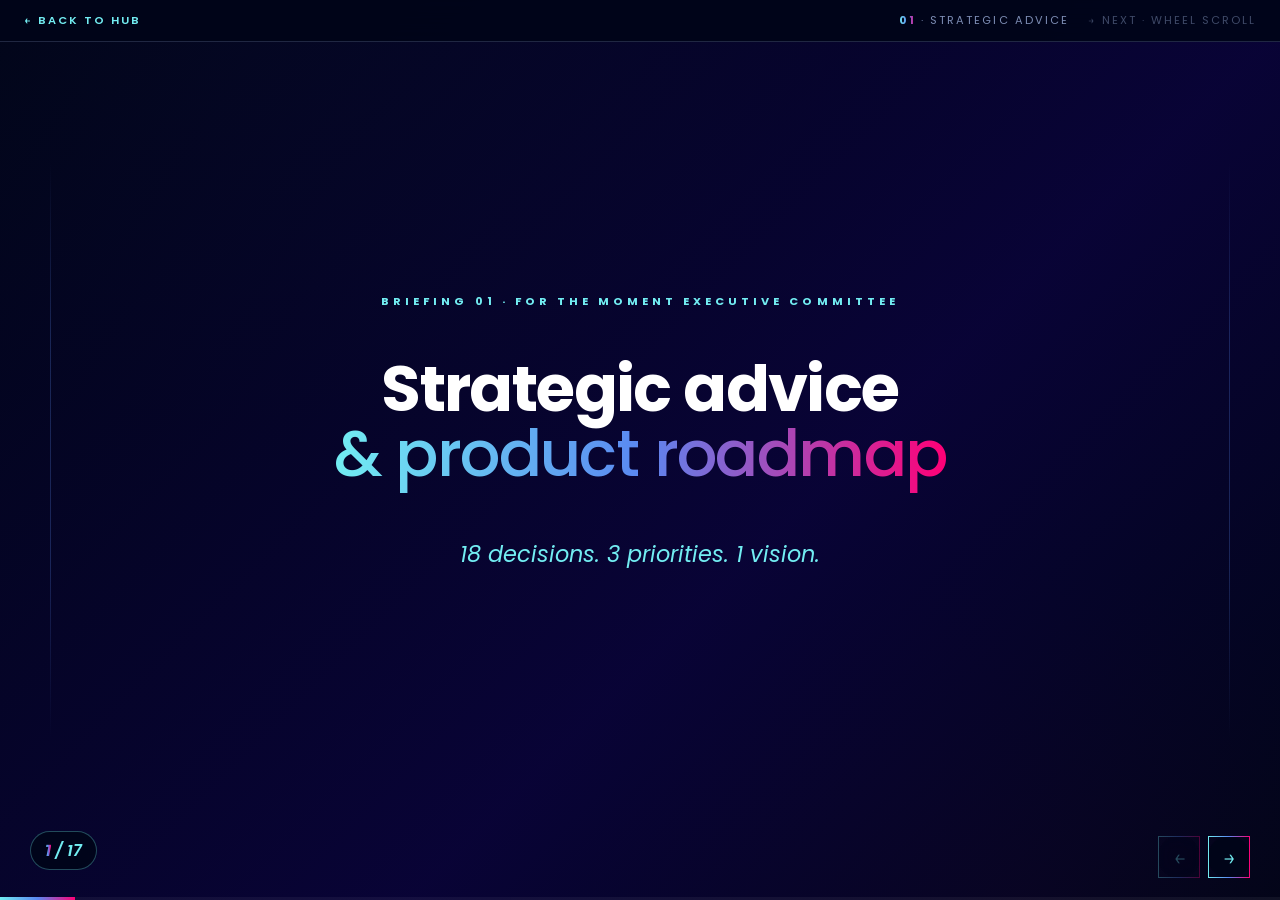
==== commit 1c6bd574: "Add revolutionary bets slide · Cabin Sense (fused passenger AI + crew app, shared sensing tech) + MO" ====
--- a/conseils.html
+++ b/conseils.html
@@ -105,7 +105,7 @@
           <a class="op-card" href="#/7">
             <div class="op-pict"><svg class="icon"><use href="#i-cc"/></svg></div>
             <span class="op-num">07</span>
-            <h3 class="op-title">Asia + LATAM PSPs<em>27% Asian value</em></h3>
+            <h3 class="op-title">Asia + LATAM local payment methods<em>27% Asian value</em></h3>
             <span class="op-tag">Priority 03</span>
           </a>
 
@@ -129,34 +129,42 @@
             <span class="op-tag">Exploratory</span>
           </a>
 
+          <div class="op-section">Platform · revolutionary bets</div>
+          <a class="op-card featured" href="#/11">
+            <div class="op-pict"><svg class="icon"><use href="#i-rocket"/></svg></div>
+            <span class="op-num">12</span>
+            <h3 class="op-title">Revolutionary bets<em>Cabin Sense · MOMENT Pass</em></h3>
+            <span class="op-tag">Platform plays</span>
+          </a>
+
           <div class="op-section">Roadmap &amp; pivots</div>
-          <a class="op-card" href="#/11">
+          <a class="op-card" href="#/12">
             <div class="op-pict"><svg class="icon"><use href="#i-clock"/></svg></div>
             <span class="op-num">10</span>
             <h3 class="op-title">Roadmap 2026 → 2028<em>4 horizons of execution</em></h3>
             <span class="op-tag">Timeline</span>
           </a>
-          <a class="op-card" href="#/12">
+          <a class="op-card" href="#/13">
             <div class="op-pict"><svg class="icon"><use href="#i-crown"/></svg></div>
             <span class="op-num">11</span>
             <h3 class="op-title">Business pivots<em>Recognition aaS · freemium</em></h3>
-            <span class="op-tag">B2B SaaS</span>
+            <span class="op-tag">enterprise software</span>
           </a>
 
           <div class="op-section">Vision &amp; differentiation</div>
-          <a class="op-card featured" href="#/13">
+          <a class="op-card featured" href="#/14">
             <div class="op-pict"><svg class="icon"><use href="#i-sparkles"/></svg></div>
             <span class="op-num">12</span>
             <h3 class="op-title">Vision 2028<em>Operator of perceived experience</em></h3>
             <span class="op-tag">Vision</span>
           </a>
-          <a class="op-card" href="#/14">
+          <a class="op-card" href="#/15">
             <div class="op-pict"><svg class="icon"><use href="#i-target"/></svg></div>
             <span class="op-num">13</span>
             <h3 class="op-title">AF strategic account<em>5 dominant DS</em></h3>
             <span class="op-tag">Account</span>
           </a>
-          <a class="op-card featured" href="#/15">
+          <a class="op-card featured" href="#/16">
             <div class="op-pict"><svg class="icon"><use href="#i-rocket"/></svg></div>
             <span class="op-num">14</span>
             <h3 class="op-title">MOMENT pitch<em>7 / 13 criteria covered</em></h3>
@@ -171,7 +179,7 @@
     <section class="canvas slide-mc has-bg">
       <header class="mc-action">
         <span class="mc-label">Exhibit 02 · Market structure</span>
-        <h2 class="mc-title">The AFKL market is <strong>atomised across 6 typologies</strong>, each 15–19% — no single segment dominates.</h2>
+        <h2 class="mc-title">The Air France-KLM market is <strong>atomised across 6 typologies</strong>, each 15–19% — no single segment dominates.</h2>
       </header>
 
       <div class="mc-body cols-3">
@@ -203,7 +211,7 @@
       </div>
 
       <footer class="mc-foot">
-        <span class="src">Source · <strong>AFKL Customer Insight, Dec 2015</strong> · n ≈ 5,000 PAX · 13 markets</span>
+        <span class="src">Source · <strong>Air France-KLM customer study, Dec 2015</strong> · n ≈ 5,000 passengers · 13 markets</span>
         <span class="page">Briefing 01 · 03 / 15</span>
       </footer>
     </section>
@@ -250,7 +258,7 @@
       </div>
 
       <footer class="mc-foot">
-        <span class="src">Source · <strong>AFKL Customer Insight, Dec 2015</strong> · 13 DS = 6 typologies × 7 occasions</span>
+        <span class="src">Source · <strong>Air France-KLM customer study, Dec 2015</strong> · 13 DS = 6 typologies × 7 occasions</span>
         <span class="page">Briefing 01 · 04 / 15</span>
       </footer>
     </section>
@@ -288,7 +296,7 @@
               <div class="d-inner"><div class="d-num">27<small>%</small></div><span class="d-lbl">Asian value</span></div>
             </div>
             <div style="text-align:center;">
-              <div style="font-family: var(--font-display); font-size: 1.5em; font-weight:500; color: var(--paper);">Asia + LATAM PSPs</div>
+              <div style="font-family: var(--font-display); font-size: 1.5em; font-weight:500; color: var(--paper);">Asia + LATAM local payment methods</div>
               <div style="font-family: var(--font-body); font-size: 0.5em; letter-spacing:0.18em; text-transform:uppercase; color: var(--gold-400); margin-top:8px;">Alipay · WeChat · Paytm</div>
             </div>
           </div>
@@ -328,13 +336,13 @@
       </div>
     </section>
 
-    <!-- 6. PRIORITY 03 — Asia + LATAM PSPs -->
+    <!-- 6. PRIORITY 03 — Asia + LATAM local payment methods -->
     <section class="canvas">
       <div class="bg-photo deep" style="background-image: url('https://images.unsplash.com/photo-1601581875309-fafbf2d3ed3a?w=2400&q=80')"></div>
       <div class="center-stage airy">
         <span class="slide-kicker">Priority 03 · urgent</span>
         <h1 class="slide-title">Asia + LATAM <em>payment providers</em></h1>
-        <p class="slide-sub">50%+ Asian premium PAX blocked at checkout.</p>
+        <p class="slide-sub">50%+ Asian premium passengers blocked at checkout.</p>
         <div class="stat-triplet light" style="max-width: 950px; margin-top: 40px;">
           <div><div class="v">3<small> DS</small></div><span class="l">Convergence</span></div>
           <div><div class="v">5</div><span class="l">PSPs to add</span></div>
@@ -374,7 +382,7 @@
             <div class="ps-pict"><svg class="icon"><use href="#i-cube"/></svg></div>
             <div>
               <div class="ps-name">AIRFREE</div>
-              <div class="ps-tagline">Marketplace · eMenu</div>
+              <div class="ps-tagline">Marketplace · in-flight menu</div>
             </div>
             <div class="maturity-gauge"><span class="mg-dot on"></span><span class="mg-dot on"></span><span class="mg-dot on"></span><span class="mg-dot on"></span><span class="mg-dot"></span></div>
             <div class="ps-foot">
@@ -387,7 +395,7 @@
             <div class="ps-pict"><svg class="icon"><use href="#i-sync"/></svg></div>
             <div>
               <div class="ps-name">CONNECT</div>
-              <div class="ps-tagline">Wi-Fi captive portal</div>
+              <div class="ps-tagline">Wi-Fi Wi-Fi sign-in page</div>
             </div>
             <div class="maturity-gauge alert"><span class="mg-dot on"></span><span class="mg-dot on"></span><span class="mg-dot"></span><span class="mg-dot"></span><span class="mg-dot"></span></div>
             <div class="ps-foot">
@@ -405,10 +413,10 @@
       <div class="detail-stage compact">
         <div class="section-title-pro">
           <div class="st-l">
-            <span class="st-kicker">B2B SaaS expansion · 6 priority plays</span>
+            <span class="st-kicker">enterprise software expansion · 6 priority plays</span>
             <h2>Six new products. <em>Act now.</em></h2>
           </div>
-          <div class="st-r">Priority dots indicate strategic intensity. Each card is a B2B SaaS pivot ready for execution Q3 2026 → H1 2027.</div>
+          <div class="st-r">Priority dots indicate strategic intensity. Each card is a enterprise software pivot ready for execution Q3 2026 → H1 2027.</div>
         </div>
 
         <div class="trump-grid cols-3">
@@ -418,7 +426,7 @@
               <span class="tc-rank">Priority · 01</span>
               <div class="tc-pict"><svg class="icon"><use href="#i-phone"/></svg></div>
             </div>
-            <div class="tc-name">Mobile companion<em>Cross-product PWA · 6 DS</em></div>
+            <div class="tc-name">Mobile companion<em>Cross-product mobile web app · 6 DS</em></div>
             <div class="tc-kpi"><span class="v">58<small>%</small></span><span class="l">portfolio value</span></div>
           </div>
           <div class="trump-card priority-1">
@@ -427,7 +435,7 @@
               <span class="tc-rank">Priority · 02</span>
               <div class="tc-pict"><svg class="icon"><use href="#i-crown"/></svg></div>
             </div>
-            <div class="tc-name">Recognition aaS<em>Premium B2B SaaS · 5 DS</em></div>
+            <div class="tc-name">Recognition aaS<em>Premium enterprise software · 5 DS</em></div>
             <div class="tc-kpi"><span class="v">49<small>%</small></span><span class="l">value · record</span></div>
           </div>
           <div class="trump-card priority">
@@ -436,7 +444,7 @@
               <span class="tc-rank">Priority · 03</span>
               <div class="tc-pict"><svg class="icon"><use href="#i-shield"/></svg></div>
             </div>
-            <div class="tc-name">Anxiety-free suite<em>Niche SaaS · Marc &amp; Hélène</em></div>
+            <div class="tc-name">Anxiety-free suite<em>Niche software · Fabrice &amp; Caroline</em></div>
             <div class="tc-kpi"><span class="v">24<small>%</small></span><span class="l">trips covered</span></div>
           </div>
           <div class="trump-card priority">
@@ -445,7 +453,7 @@
               <span class="tc-rank">Priority · 04</span>
               <div class="tc-pict"><svg class="icon"><use href="#i-diamond"/></svg></div>
             </div>
-            <div class="tc-name">Asian luxury suite<em>Asia B2B SaaS · DS#3 + #9</em></div>
+            <div class="tc-name">Asian luxury suite<em>Asia enterprise software · DS#3 + #9</em></div>
             <div class="tc-kpi"><span class="v">27<small>%</small></span><span class="l">Asian value</span></div>
           </div>
           <div class="trump-card priority">
@@ -476,7 +484,7 @@
       <div class="detail-stage compact">
         <div class="section-title-pro">
           <div class="st-l">
-            <span class="st-kicker">B2B SaaS expansion · 3 exploratory plays</span>
+            <span class="st-kicker">enterprise software expansion · 3 exploratory plays</span>
             <h2>Three exploratory products. <em>Post-COVID validation.</em></h2>
           </div>
           <div class="st-r">These three cards await fresh data before commercial commitment — they sit outside the 2026–2028 roadmap.</div>
@@ -514,76 +522,174 @@
       </div>
     </section>
 
-    <!-- 9. ROADMAP — TRUE HORIZONTAL TIMELINE -->
-    <section class="canvas">
-      <div class="bg-photo deep" style="background-image: url('https://images.unsplash.com/photo-1532274402911-5a369e4c4bb5?w=2400&q=80')"></div>
-      <div class="detail-stage compact">
-        <div class="section-title-pro">
-          <div class="st-l">
-            <span class="st-kicker">Execution · 2026 → 2028</span>
-            <h2>The roadmap. <em>Four horizons.</em></h2>
-          </div>
-          <div class="st-r">Quick wins fund the pivots. SaaS pivots scale the model. Exploratory cards remain optional.</div>
-        </div>
-
-        <div class="timeline-strip">
-          <div class="tl-row">
-            <div class="tl-phase s1">
-              <span class="tl-when">H1 · 6 — 12 months</span>
-              <div class="tl-horizon">Quick<br>wins</div>
-              <div class="tl-dot"></div>
-              <div class="tl-items">
-                <span class="tl-chip">Catalog multilingual</span>
-                <span class="tl-chip">Asia + LATAM PSPs</span>
-                <span class="tl-chip">WiFi portal 3-tier</span>
-                <span class="tl-chip">Recognition layer</span>
-                <span class="tl-chip">eMenu cardinal feats</span>
-              </div>
-              <span class="tl-count">5 plays</span>
-            </div>
-
-            <div class="tl-phase s2">
-              <span class="tl-when">H2 · 12 — 24 months</span>
-              <div class="tl-horizon">Transverse<br>modules</div>
-              <div class="tl-dot"></div>
-              <div class="tl-items">
-                <span class="tl-chip">Mobile companion PWA</span>
-                <span class="tl-chip">Mode switcher</span>
-                <span class="tl-chip">Wellness · sleep-aware</span>
-                <span class="tl-chip">Lounge digital</span>
-                <span class="tl-chip">Freemium adserver</span>
-              </div>
-              <span class="tl-count">9 plays</span>
-            </div>
-
-            <div class="tl-phase s3">
-              <span class="tl-when">H3 · 24 — 36 months</span>
-              <div class="tl-horizon">B2B SaaS<br>pivots</div>
-              <div class="tl-dot"></div>
-              <div class="tl-items">
-                <span class="tl-chip">Recognition aaS</span>
-                <span class="tl-chip">Anxiety-free suite</span>
-                <span class="tl-chip">Asian luxury suite</span>
-                <span class="tl-chip">Low-cost suite</span>
-                <span class="tl-chip">Personalised moments</span>
-              </div>
-              <span class="tl-count">6 plays</span>
-            </div>
-
-            <div class="tl-phase s4">
-              <span class="tl-when">H4 · to validate</span>
-              <div class="tl-horizon">Exploratory</div>
-              <div class="tl-dot"></div>
-              <div class="tl-items">
-                <span class="tl-chip">Sustainability</span>
-                <span class="tl-chip">Inflight wellness</span>
-                <span class="tl-chip">Post-trip</span>
-              </div>
-              <span class="tl-count">3 plays</span>
-            </div>
-          </div>
-        </div>
-      </div>
+    <!-- 9b. REVOLUTIONARY BETS — beyond products, into platform -->
+    <section class="canvas slide-mc has-bg">
+      <header class="mc-action">
+        <span class="mc-label">Beyond products · platform plays</span>
+        <h2 class="mc-title">Two <strong>revolutionary bets</strong> to move MOMENT from cabin vendor to the <strong>operating system of air travel</strong>.</h2>
+      </header>
+
+      <div class="bet-row">
+
+        <article class="bet-card">
+          <div class="bet-head">
+            <span class="bet-rank">Bet · 01</span>
+            <span class="bet-tag">Passenger AI layer</span>
+          </div>
+          <h3 class="bet-title">Cabin Sense</h3>
+          <p class="bet-sub">One sensing tech · two outputs.</p>
+
+          <p class="bet-desc">An on-board AI reads passenger state in real time — smartwatch signals, voice tone, interaction patterns — and powers <strong>two products at once</strong>:</p>
+
+          <div class="bet-outputs">
+            <div class="bet-output">
+              <span class="bet-out-tag">For the passenger</span>
+              <ul>
+                <li>Adaptive cabin UI (calmer colors, large fonts, native language)</li>
+                <li>Proactive reassurance pushes (on-time, luggage loaded)</li>
+                <li>Sleep-aware mode (dim screen, do-not-disturb)</li>
+              </ul>
+            </div>
+            <div class="bet-output">
+              <span class="bet-out-tag">For the crew</span>
+              <ul>
+                <li>Live cabin map: anxious, premium, sleeping, satisfied</li>
+                <li>Micro-attention suggestions ("3A is Platinum · offer welcome")</li>
+                <li>Service NPS tracking in real time</li>
+              </ul>
+            </div>
+          </div>
+
+          <div class="bet-foot">
+            <div class="bet-foot-block">
+              <span class="bet-foot-label">Solves</span>
+              <span class="bet-foot-text">21% anxious cluster · recognition gap · sleep-aware UX · disruption help · senior accessibility</span>
+            </div>
+            <div class="bet-foot-block">
+              <span class="bet-foot-label">Revenue</span>
+              <span class="bet-foot-text">Software licence per aircraft + premium tiers (anxiety · recognition · personalisation) + insurance partnerships</span>
+            </div>
+          </div>
+        </article>
+
+        <article class="bet-card">
+          <div class="bet-head">
+            <span class="bet-rank">Bet · 02</span>
+            <span class="bet-tag">Travel subscription</span>
+          </div>
+          <h3 class="bet-title">MOMENT Pass</h3>
+          <p class="bet-sub">One subscription · every carrier.</p>
+
+          <p class="bet-desc">A monthly subscription that unlocks Wi-Fi, lounges, priority boarding and premium content <strong>across multiple airlines</strong> — the Spotify of air travel.</p>
+
+          <div class="bet-outputs">
+            <div class="bet-output">
+              <span class="bet-out-tag">Standard · €19 / month</span>
+              <ul>
+                <li>Unlimited onboard Wi-Fi</li>
+                <li>Lounge access at every partner airport</li>
+                <li>Priority boarding · premium IFE</li>
+              </ul>
+            </div>
+            <div class="bet-output">
+              <span class="bet-out-tag">Premium · €49 / month</span>
+              <ul>
+                <li>Everything above</li>
+                <li>Concierge service (rebooking · upgrades)</li>
+                <li>Disruption insurance auto-claim</li>
+              </ul>
+            </div>
+          </div>
+
+          <div class="bet-foot">
+            <div class="bet-foot-block">
+              <span class="bet-foot-label">Solves</span>
+              <span class="bet-foot-text">17% non-monetised trips · Wi-Fi conversion · atomised loyalty · low-cost market · multi-carrier portability</span>
+            </div>
+            <div class="bet-foot-block">
+              <span class="bet-foot-label">Revenue</span>
+              <span class="bet-foot-text">B2C subscription + revenue share with airline partners + premium tier + insurance partnerships</span>
+            </div>
+          </div>
+        </article>
+
+      </div>
+
+      <footer class="mc-foot">
+        <span class="src">Disrupts the alliance model. Passenger pays MOMENT, not Air France. MOMENT becomes the universal travel membership.</span>
+        <span class="page">Briefing 01 · 12 / 17</span>
+      </footer>
+    </section>
+
+    <!-- 9. ROADMAP — 4 card phases with arrows -->
+    <section class="canvas slide-mc has-bg">
+      <header class="mc-action">
+        <span class="mc-label">Execution · 2026 → 2028</span>
+        <h2 class="mc-title">From <strong>quick wins</strong> in 12 months to <strong>4 enterprise software</strong> pivots by 2028.</h2>
+      </header>
+
+      <div class="rm-row">
+        <article class="rm-card">
+          <span class="rm-when">Now → 12 months</span>
+          <h3 class="rm-title">Quick wins</h3>
+          <ul class="rm-list">
+            <li>Multi-language content</li>
+            <li>Asian + Latam payment methods</li>
+            <li>3-tier Wi-Fi portal</li>
+            <li>Customer recognition</li>
+            <li>Smarter in-flight menu</li>
+          </ul>
+          <span class="rm-count"><strong>5</strong> plays</span>
+        </article>
+
+        <span class="rm-arrow">→</span>
+
+        <article class="rm-card">
+          <span class="rm-when">12 → 24 months</span>
+          <h3 class="rm-title">Cross-product modules</h3>
+          <ul class="rm-list">
+            <li>Mobile web app companion</li>
+            <li>Mood switcher</li>
+            <li>Wellness · sleep-aware</li>
+            <li>Lounge digital experience</li>
+            <li>Free Wi-Fi with ads</li>
+          </ul>
+          <span class="rm-count"><strong>9</strong> plays</span>
+        </article>
+
+        <span class="rm-arrow">→</span>
+
+        <article class="rm-card">
+          <span class="rm-when">24 → 36 months</span>
+          <h3 class="rm-title">Enterprise software pivots</h3>
+          <ul class="rm-list">
+            <li>Recognition platform</li>
+            <li>Anxiety-free travel suite</li>
+            <li>Asian luxury suite</li>
+            <li>Low-cost airline suite</li>
+            <li>Personalised moments</li>
+          </ul>
+          <span class="rm-count"><strong>6</strong> plays</span>
+        </article>
+
+        <span class="rm-arrow">→</span>
+
+        <article class="rm-card explore">
+          <span class="rm-when">To validate</span>
+          <h3 class="rm-title">Exploratory</h3>
+          <ul class="rm-list">
+            <li>Sustainability companion</li>
+            <li>Inflight wellness hub</li>
+            <li>Post-trip companion</li>
+          </ul>
+          <span class="rm-count"><strong>3</strong> plays</span>
+        </article>
+      </div>
+
+      <footer class="mc-foot">
+        <span class="src">Quick wins fund the pivots · pivots scale the model · exploratory remains optional.</span>
+        <span class="page">Briefing 01 · 12 / 17</span>
+      </footer>
     </section>
 
     <!-- 10. BUSINESS PIVOTS -->
@@ -591,7 +697,7 @@
       <div class="bg-photo deep" style="background-image: url('https://images.unsplash.com/photo-1556761175-5973dc0f32e7?w=2400&q=80')"></div>
       <div class="center-stage airy">
         <span class="slide-kicker">Two business-model pivots</span>
-        <h2 class="slide-title sm" style="margin-bottom: 40px;">From feature to <em>B2B SaaS</em>.</h2>
+        <h2 class="slide-title sm" style="margin-bottom: 40px;">From feature to <em>enterprise software</em>.</h2>
         <div class="decision-grid cols-2" style="max-width: 1050px;">
           <div class="decision-card featured">
             <div class="ico-circle-lg"><svg class="icon"><use href="#i-crown"/></svg></div>
@@ -603,7 +709,7 @@
           <div class="decision-card">
             <div class="ico-circle-lg"><svg class="icon"><use href="#i-chart"/></svg></div>
             <span class="rank">Pivot · new market</span>
-            <h3>Adserver freemium</h3>
+            <h3>ad-server freemium</h3>
             <div class="num-big">17<small>%</small></div>
             <span class="kw">never-touched low-cost</span>
           </div>
--- a/assets/styles.css
+++ b/assets/styles.css
@@ -8219,3 +8219,549 @@
   align-content: start;
 }
 
+
+
+/* ============================================================
+   FINAL BALANCE FIX — both blocks MUST be visually equal
+   ============================================================ */
+
+/* mc-body becomes a true grid with rows = 1fr so blocks stretch */
+.slide-mc .mc-body {
+  display: grid !important;
+  grid-template-columns: 1fr 1fr !important;
+  grid-template-rows: 1fr !important;
+  align-items: stretch !important;
+  min-height: 0 !important;
+}
+
+/* For 4-tier slides with 4 columns, keep that */
+.slide-mc .mc-body.cols-4-tiers {
+  grid-template-columns: repeat(4, minmax(0, 1fr)) !important;
+  grid-template-rows: 1fr !important;
+}
+.slide-mc .mc-body.cols-3 {
+  grid-template-columns: repeat(3, minmax(0, 1fr)) !important;
+  grid-template-rows: 1fr !important;
+}
+
+/* mc-metrics: stat-grid genuinely fills via grid-template-rows 1fr */
+.slide-mc .mc-block.mc-metrics {
+  padding: 0 !important;
+  display: grid !important;
+  grid-template-rows: auto 1fr !important;
+}
+.slide-mc .mc-block.mc-metrics > h4 {
+  padding: clamp(20px, 2.2vw, 28px) clamp(22px, 2.4vw, 32px) 14px !important;
+}
+.slide-mc .mc-block.mc-metrics .mc-stat-grid {
+  display: grid !important;
+  grid-template-columns: repeat(3, minmax(0, 1fr)) !important;
+  border-top: 1px solid rgba(160, 182, 229, 0.15) !important;
+  height: 100%;
+  border-radius: 0;
+}
+
+/* Each mc-stat fills its grid cell vertically */
+.slide-mc .mc-stat {
+  display: grid !important;
+  grid-template-rows: 1fr auto auto !important;
+  padding: clamp(20px, 2.2vw, 30px) clamp(18px, 2vw, 26px) !important;
+  gap: 10px !important;
+  border-right: 1px solid rgba(160, 182, 229, 0.15);
+  background: rgba(255, 255, 255, 0.015);
+}
+.slide-mc .mc-stat:last-child {
+  border-right: none;
+}
+.slide-mc .mc-stat .num {
+  align-self: end;
+  margin-bottom: 4px;
+}
+.slide-mc .mc-stat .lbl {
+  align-self: start;
+}
+.slide-mc .mc-stat .ctx {
+  align-self: start;
+}
+
+/* Snapshot block — also fill height with dl spreading */
+.slide-mc .mc-block:first-child {
+  display: grid !important;
+  grid-template-rows: auto 1fr !important;
+}
+.slide-mc .mc-block:first-child .mc-kv {
+  align-content: space-around !important;
+  height: 100%;
+}
+
+/* mc-blockers / mc-actions ol: distribute items across full height */
+.slide-mc .mc-block.mc-blockers,
+.slide-mc .mc-block.mc-actions {
+  display: grid !important;
+  grid-template-rows: auto 1fr !important;
+}
+.slide-mc .mc-block.mc-blockers ol,
+.slide-mc .mc-block.mc-actions ol {
+  display: grid !important;
+  grid-template-rows: repeat(3, 1fr) !important;
+  align-content: stretch !important;
+}
+.slide-mc .mc-block.mc-blockers ol li,
+.slide-mc .mc-block.mc-actions ol li {
+  align-items: center !important;
+}
+
+
+
+/* ============================================================
+   STATS REDESIGN — CEO-grade visual hierarchy
+   1 hero stat (60% width, 5.5rem) + 2 support stats (40% split)
+   The hero stat is the "$ at stake" — supports are market + signal.
+   ============================================================ */
+
+/* Override the 3-col equal grid with asymmetric layout */
+.slide-mc .mc-block.mc-metrics .mc-stat-grid {
+  display: grid !important;
+  grid-template-columns: 1.4fr 1fr 1fr !important;
+  height: 100%;
+  border-top: 1px solid rgba(160, 182, 229, 0.15) !important;
+}
+
+/* Hero stat — dominates visually */
+.slide-mc .mc-stat.hero {
+  background: linear-gradient(140deg, rgba(114, 237, 242, 0.15) 0%, rgba(81, 81, 229, 0.10) 50%, rgba(255, 0, 118, 0.08) 100%) !important;
+  border-right: 1px solid rgba(160, 182, 229, 0.20) !important;
+  position: relative;
+}
+/* HERO badge removed - visual hierarchy via size+gradient is enough */
+.slide-mc .mc-stat.hero .num {
+  font-size: clamp(3.6rem, 5.6vw, 5.8rem) !important;
+  font-weight: 700 !important;
+  letter-spacing: -0.05em !important;
+  line-height: 0.9 !important;
+}
+.slide-mc .mc-stat.hero .num small {
+  font-size: 0.34em !important;
+}
+.slide-mc .mc-stat.hero .lbl {
+  font-size: 1rem !important;
+  font-weight: 600 !important;
+  color: var(--paper) !important;
+  margin-top: 8px !important;
+  line-height: 1.3 !important;
+}
+.slide-mc .mc-stat.hero .ctx {
+  font-size: 0.65rem !important;
+  letter-spacing: 0.24em !important;
+  color: var(--moment-cyan) !important;
+  font-weight: 700 !important;
+}
+
+/* Support stats — smaller, plain white (no gradient) */
+.slide-mc .mc-stat:not(.hero) .num {
+  font-size: clamp(2.2rem, 3.2vw, 3.4rem) !important;
+  font-weight: 600 !important;
+  color: var(--paper) !important;
+  background: none !important;
+  -webkit-text-fill-color: var(--paper) !important;
+  letter-spacing: -0.04em !important;
+  line-height: 0.9 !important;
+}
+.slide-mc .mc-stat:not(.hero) .num small {
+  font-size: 0.38em !important;
+  color: var(--moment-text-soft) !important;
+  -webkit-text-fill-color: var(--moment-text-soft) !important;
+  font-weight: 500 !important;
+}
+.slide-mc .mc-stat:not(.hero) .lbl {
+  font-size: 0.82rem !important;
+  font-weight: 500 !important;
+  color: var(--moment-text-soft) !important;
+  line-height: 1.3 !important;
+}
+.slide-mc .mc-stat:not(.hero) .ctx {
+  font-size: 0.58rem !important;
+  letter-spacing: 0.22em !important;
+  color: var(--moment-text-soft) !important;
+  font-weight: 600 !important;
+}
+
+/* Hero number gets the gradient via override */
+.slide-mc .mc-stat.hero .num {
+  background: var(--moment-gradient-h) !important;
+  -webkit-background-clip: text !important;
+  background-clip: text !important;
+  -webkit-text-fill-color: transparent !important;
+  color: transparent !important;
+}
+.slide-mc .mc-stat.hero .num small {
+  background: none !important;
+  -webkit-text-fill-color: var(--moment-cyan) !important;
+  color: var(--moment-cyan) !important;
+}
+
+
+
+/* ============================================================
+   CENTER NUMBERS IN THEIR CELLS — base design fix
+   Override the previous align-self:end with proper centering.
+   ============================================================ */
+
+.slide-mc .mc-stat {
+  display: flex !important;
+  flex-direction: column !important;
+  justify-content: center !important;
+  align-items: center !important;
+  text-align: center !important;
+  gap: 10px !important;
+  padding: clamp(24px, 2.6vw, 36px) clamp(18px, 2vw, 26px) !important;
+  border-right: 1px solid rgba(160, 182, 229, 0.15);
+  background: rgba(255, 255, 255, 0.015);
+}
+.slide-mc .mc-stat:last-child {
+  border-right: none;
+}
+.slide-mc .mc-stat .num {
+  align-self: center !important;
+  margin: 0 !important;
+  text-align: center;
+}
+.slide-mc .mc-stat .lbl {
+  align-self: center !important;
+  text-align: center;
+  margin: 0 !important;
+}
+.slide-mc .mc-stat .ctx {
+  align-self: center !important;
+  text-align: center;
+  margin: 0 !important;
+}
+
+/* Hero stat - same centering, just bigger and gradient */
+.slide-mc .mc-stat.hero {
+  align-items: center !important;
+  justify-content: center !important;
+  text-align: center !important;
+}
+
+/* 4-tier slides (Connect commercial) — same centering treatment */
+.slide-mc .mc-body.cols-4-tiers .mc-block {
+  text-align: center;
+}
+.slide-mc .mc-body.cols-4-tiers .mc-kv {
+  justify-items: center;
+  text-align: center;
+}
+
+
+
+/* ============================================================
+   ROADMAP cards (replaces timeline-strip) — 4 cards + 3 arrows
+   ============================================================ */
+
+.rm-row {
+  display: grid;
+  grid-template-columns: 1fr auto 1fr auto 1fr auto 1fr;
+  gap: 8px;
+  align-items: stretch;
+  width: 100%;
+  max-width: 1500px;
+  margin: 0 auto;
+  align-self: center;
+  min-height: 0;
+}
+
+.rm-card {
+  display: flex;
+  flex-direction: column;
+  padding: 22px 22px 18px;
+  background: rgba(255, 255, 255, 0.03);
+  border: 1px solid rgba(160, 182, 229, 0.18);
+  border-radius: 4px;
+  border-top: 3px solid var(--moment-cyan);
+  position: relative;
+  overflow: hidden;
+}
+.rm-card:nth-child(3) {
+  border-top-color: var(--moment-blue);
+}
+.rm-card:nth-child(5) {
+  border-top-color: var(--moment-indigo);
+}
+.rm-card:nth-child(7),
+.rm-card.explore {
+  border-top-color: var(--moment-pink);
+  border-top-style: dashed;
+}
+
+.rm-when {
+  font-family: var(--font-body);
+  font-size: 0.6rem;
+  letter-spacing: 0.28em;
+  text-transform: uppercase;
+  color: var(--moment-cyan);
+  font-weight: 700;
+  margin-bottom: 12px;
+}
+.rm-card:nth-child(3) .rm-when { color: var(--moment-blue); }
+.rm-card:nth-child(5) .rm-when { color: var(--moment-indigo); }
+.rm-card.explore .rm-when { color: var(--moment-pink); }
+
+.rm-title {
+  font-family: var(--font-display);
+  font-size: 1.5rem;
+  font-weight: 700;
+  color: var(--paper);
+  line-height: 1.1;
+  margin: 0 0 18px;
+  padding-bottom: 12px;
+  border-bottom: 1px solid rgba(160, 182, 229, 0.12);
+  letter-spacing: -0.015em;
+}
+
+.rm-list {
+  list-style: none;
+  padding: 0;
+  margin: 0 0 16px;
+  display: flex;
+  flex-direction: column;
+  gap: 10px;
+  flex: 1;
+}
+.rm-list li {
+  font-family: var(--font-body);
+  font-size: 0.85rem;
+  font-weight: 500;
+  color: var(--paper);
+  line-height: 1.35;
+  padding-left: 16px;
+  position: relative;
+}
+.rm-list li::before {
+  content: "";
+  position: absolute;
+  left: 0; top: 9px;
+  width: 6px; height: 6px;
+  background: var(--moment-cyan);
+  border-radius: 50%;
+}
+.rm-card:nth-child(3) .rm-list li::before { background: var(--moment-blue); }
+.rm-card:nth-child(5) .rm-list li::before { background: var(--moment-indigo); }
+.rm-card.explore .rm-list li::before { background: var(--moment-pink); }
+
+.rm-count {
+  margin-top: auto;
+  padding-top: 12px;
+  border-top: 1px solid rgba(160, 182, 229, 0.10);
+  font-family: var(--font-body);
+  font-size: 0.62rem;
+  letter-spacing: 0.24em;
+  text-transform: uppercase;
+  color: var(--moment-text-soft);
+  font-weight: 600;
+}
+.rm-count strong {
+  background: var(--moment-gradient-h);
+  -webkit-background-clip: text;
+  background-clip: text;
+  -webkit-text-fill-color: transparent;
+  color: transparent;
+  font-family: var(--font-display);
+  font-size: 1.6rem;
+  font-weight: 700;
+  font-style: italic;
+  margin-right: 6px;
+  letter-spacing: -0.02em;
+}
+
+.rm-arrow {
+  align-self: center;
+  font-family: var(--font-display);
+  font-size: 2rem;
+  font-weight: 300;
+  background: var(--moment-gradient-h);
+  -webkit-background-clip: text;
+  background-clip: text;
+  -webkit-text-fill-color: transparent;
+  color: transparent;
+  padding: 0 4px;
+}
+
+
+
+/* ============================================================
+   REVOLUTIONARY BETS slide — 2-card rich content layout
+   ============================================================ */
+
+.bet-row {
+  display: grid;
+  grid-template-columns: 1fr 1fr;
+  gap: 18px;
+  width: 100%;
+  max-width: 1500px;
+  margin: 0 auto;
+  align-self: stretch;
+  min-height: 0;
+}
+
+.bet-card {
+  background: linear-gradient(160deg, rgba(114, 237, 242, 0.06), rgba(255, 0, 118, 0.04) 100%);
+  border: 1px solid rgba(160, 182, 229, 0.20);
+  border-top: 3px solid;
+  border-image-source: var(--moment-gradient-h);
+  border-image-slice: 1;
+  border-radius: 4px;
+  padding: 22px 24px 20px;
+  display: flex;
+  flex-direction: column;
+  gap: 12px;
+  overflow: hidden;
+}
+
+.bet-head {
+  display: flex;
+  align-items: center;
+  justify-content: space-between;
+}
+.bet-rank {
+  font-family: var(--font-body);
+  font-size: 0.6rem;
+  letter-spacing: 0.3em;
+  text-transform: uppercase;
+  color: var(--moment-cyan);
+  font-weight: 700;
+}
+.bet-tag {
+  font-family: var(--font-body);
+  font-size: 0.58rem;
+  letter-spacing: 0.22em;
+  text-transform: uppercase;
+  color: var(--moment-text-soft);
+  font-weight: 600;
+  padding: 4px 10px;
+  border: 1px solid rgba(114, 237, 242, 0.3);
+  border-radius: 999px;
+}
+
+.bet-title {
+  font-family: var(--font-display);
+  font-size: 2.2rem;
+  font-weight: 700;
+  background: var(--moment-gradient-h);
+  -webkit-background-clip: text;
+  background-clip: text;
+  -webkit-text-fill-color: transparent;
+  color: transparent;
+  letter-spacing: -0.025em;
+  line-height: 1;
+  margin: 0;
+}
+
+.bet-sub {
+  font-family: var(--font-display);
+  font-style: italic;
+  font-size: 0.95rem;
+  color: var(--moment-cyan);
+  font-weight: 500;
+  margin: 0 0 4px;
+}
+
+.bet-desc {
+  font-family: var(--font-body);
+  font-size: 0.82rem;
+  line-height: 1.5;
+  color: var(--paper);
+  margin: 0;
+  font-weight: 400;
+}
+.bet-desc strong {
+  color: var(--moment-cyan);
+  font-weight: 700;
+}
+
+.bet-outputs {
+  display: grid;
+  grid-template-columns: 1fr 1fr;
+  gap: 12px;
+  margin: 4px 0;
+}
+.bet-output {
+  background: rgba(255, 255, 255, 0.03);
+  border-left: 2px solid var(--moment-cyan);
+  padding: 12px 14px;
+  border-radius: 0 3px 3px 0;
+}
+.bet-output:nth-child(2) {
+  border-left-color: var(--moment-pink);
+}
+.bet-out-tag {
+  display: block;
+  font-family: var(--font-body);
+  font-size: 0.58rem;
+  letter-spacing: 0.22em;
+  text-transform: uppercase;
+  color: var(--moment-cyan);
+  font-weight: 700;
+  margin-bottom: 8px;
+}
+.bet-output:nth-child(2) .bet-out-tag {
+  color: var(--moment-pink);
+}
+.bet-output ul {
+  list-style: none;
+  padding: 0;
+  margin: 0;
+  display: flex;
+  flex-direction: column;
+  gap: 6px;
+}
+.bet-output li {
+  font-family: var(--font-body);
+  font-size: 0.74rem;
+  line-height: 1.35;
+  color: var(--paper);
+  font-weight: 500;
+  padding-left: 12px;
+  position: relative;
+}
+.bet-output li::before {
+  content: "";
+  position: absolute;
+  left: 0; top: 7px;
+  width: 4px; height: 4px;
+  background: var(--moment-cyan);
+  border-radius: 50%;
+}
+.bet-output:nth-child(2) li::before {
+  background: var(--moment-pink);
+}
+
+.bet-foot {
+  margin-top: auto;
+  padding-top: 12px;
+  border-top: 1px solid rgba(160, 182, 229, 0.18);
+  display: grid;
+  grid-template-columns: 1fr 1fr;
+  gap: 14px;
+}
+.bet-foot-block {
+  display: flex;
+  flex-direction: column;
+  gap: 4px;
+}
+.bet-foot-label {
+  font-family: var(--font-body);
+  font-size: 0.55rem;
+  letter-spacing: 0.26em;
+  text-transform: uppercase;
+  color: var(--moment-cyan);
+  font-weight: 700;
+}
+.bet-foot-text {
+  font-family: var(--font-body);
+  font-size: 0.72rem;
+  line-height: 1.35;
+  color: var(--moment-text-soft);
+  font-weight: 500;
+}
+
